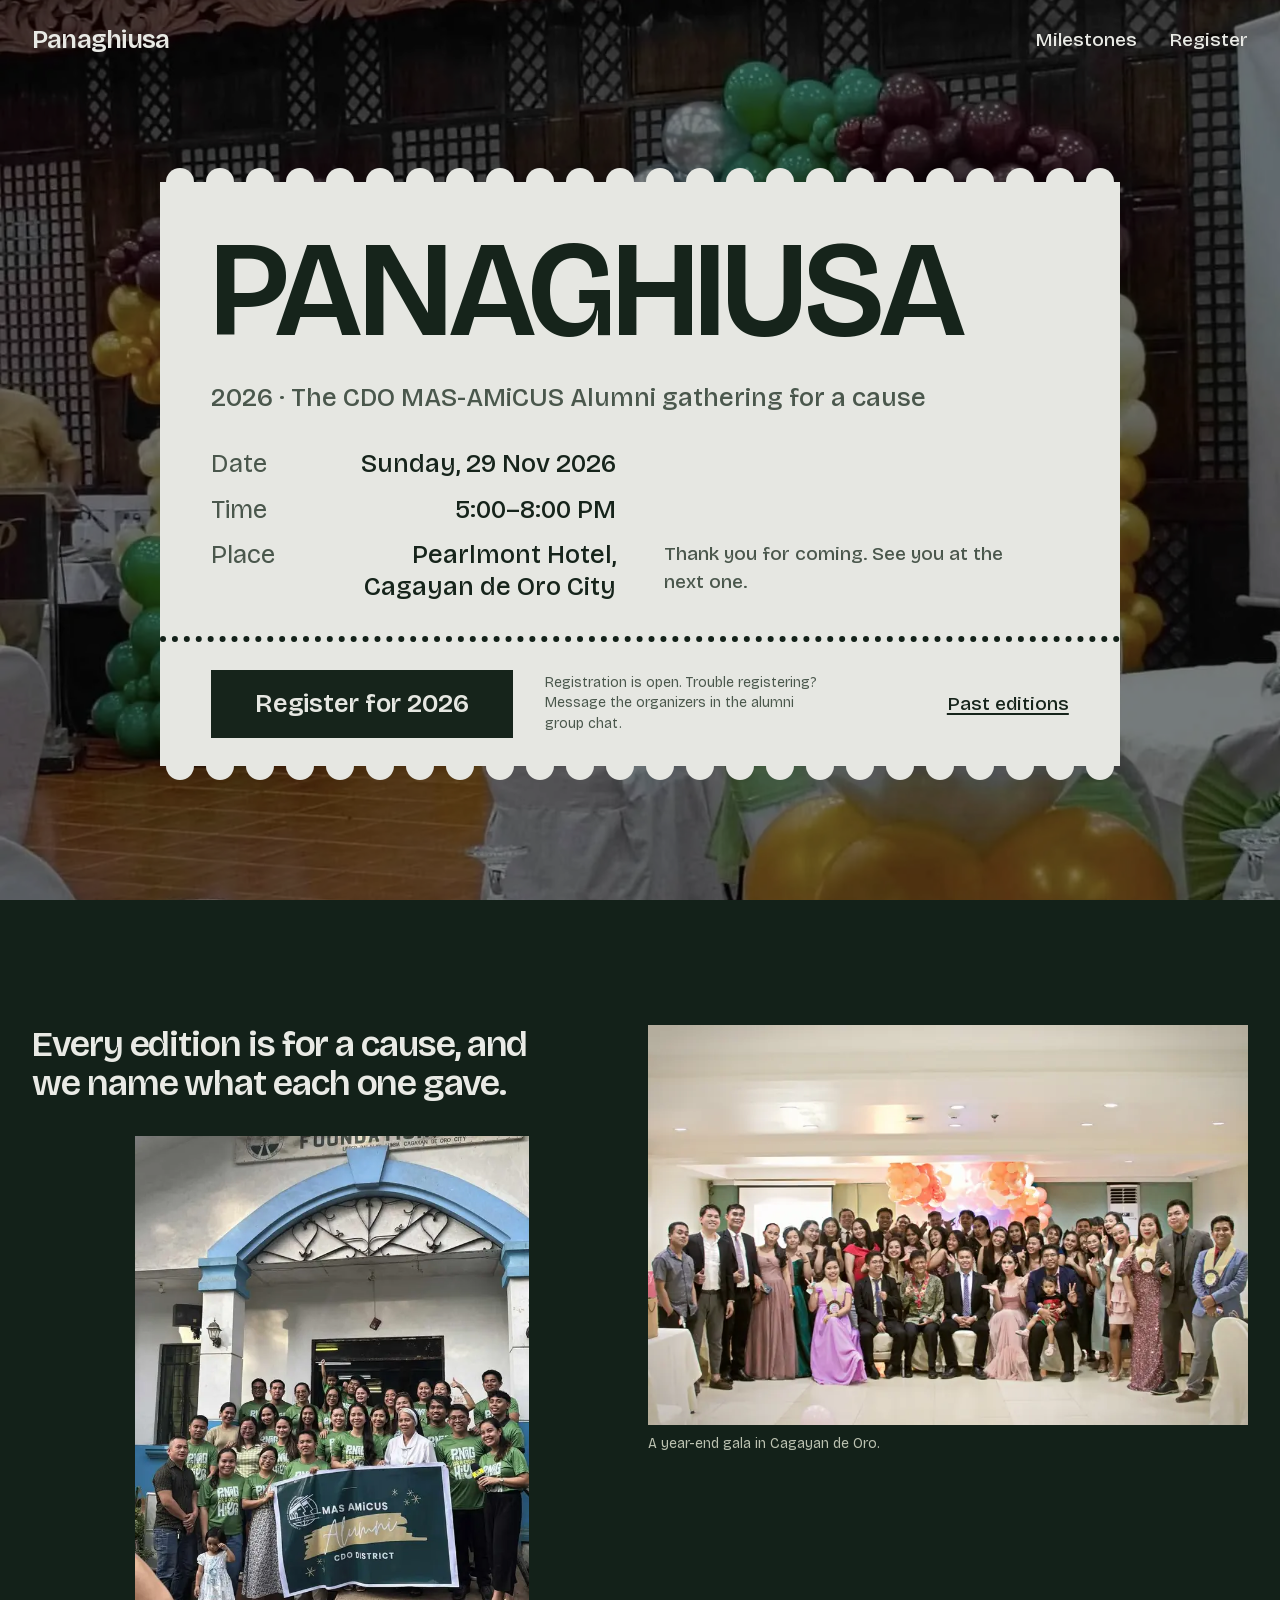
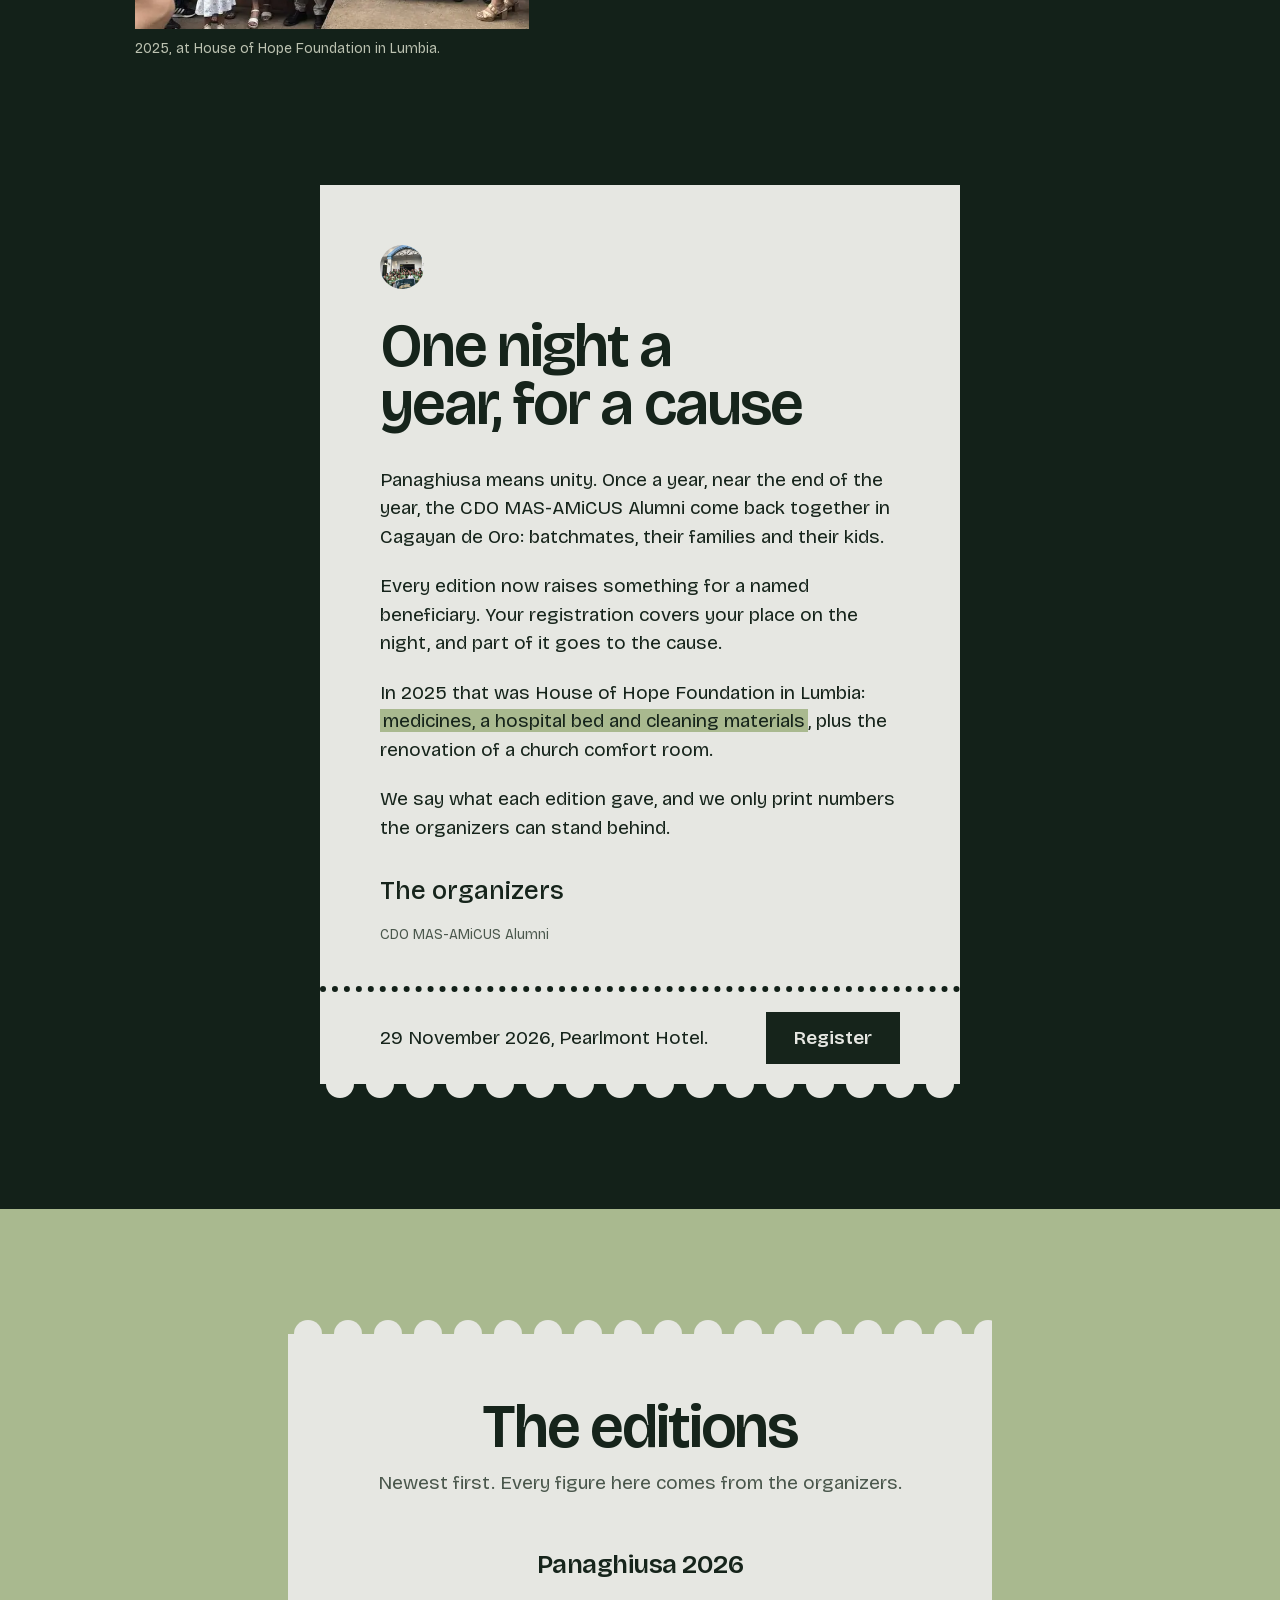
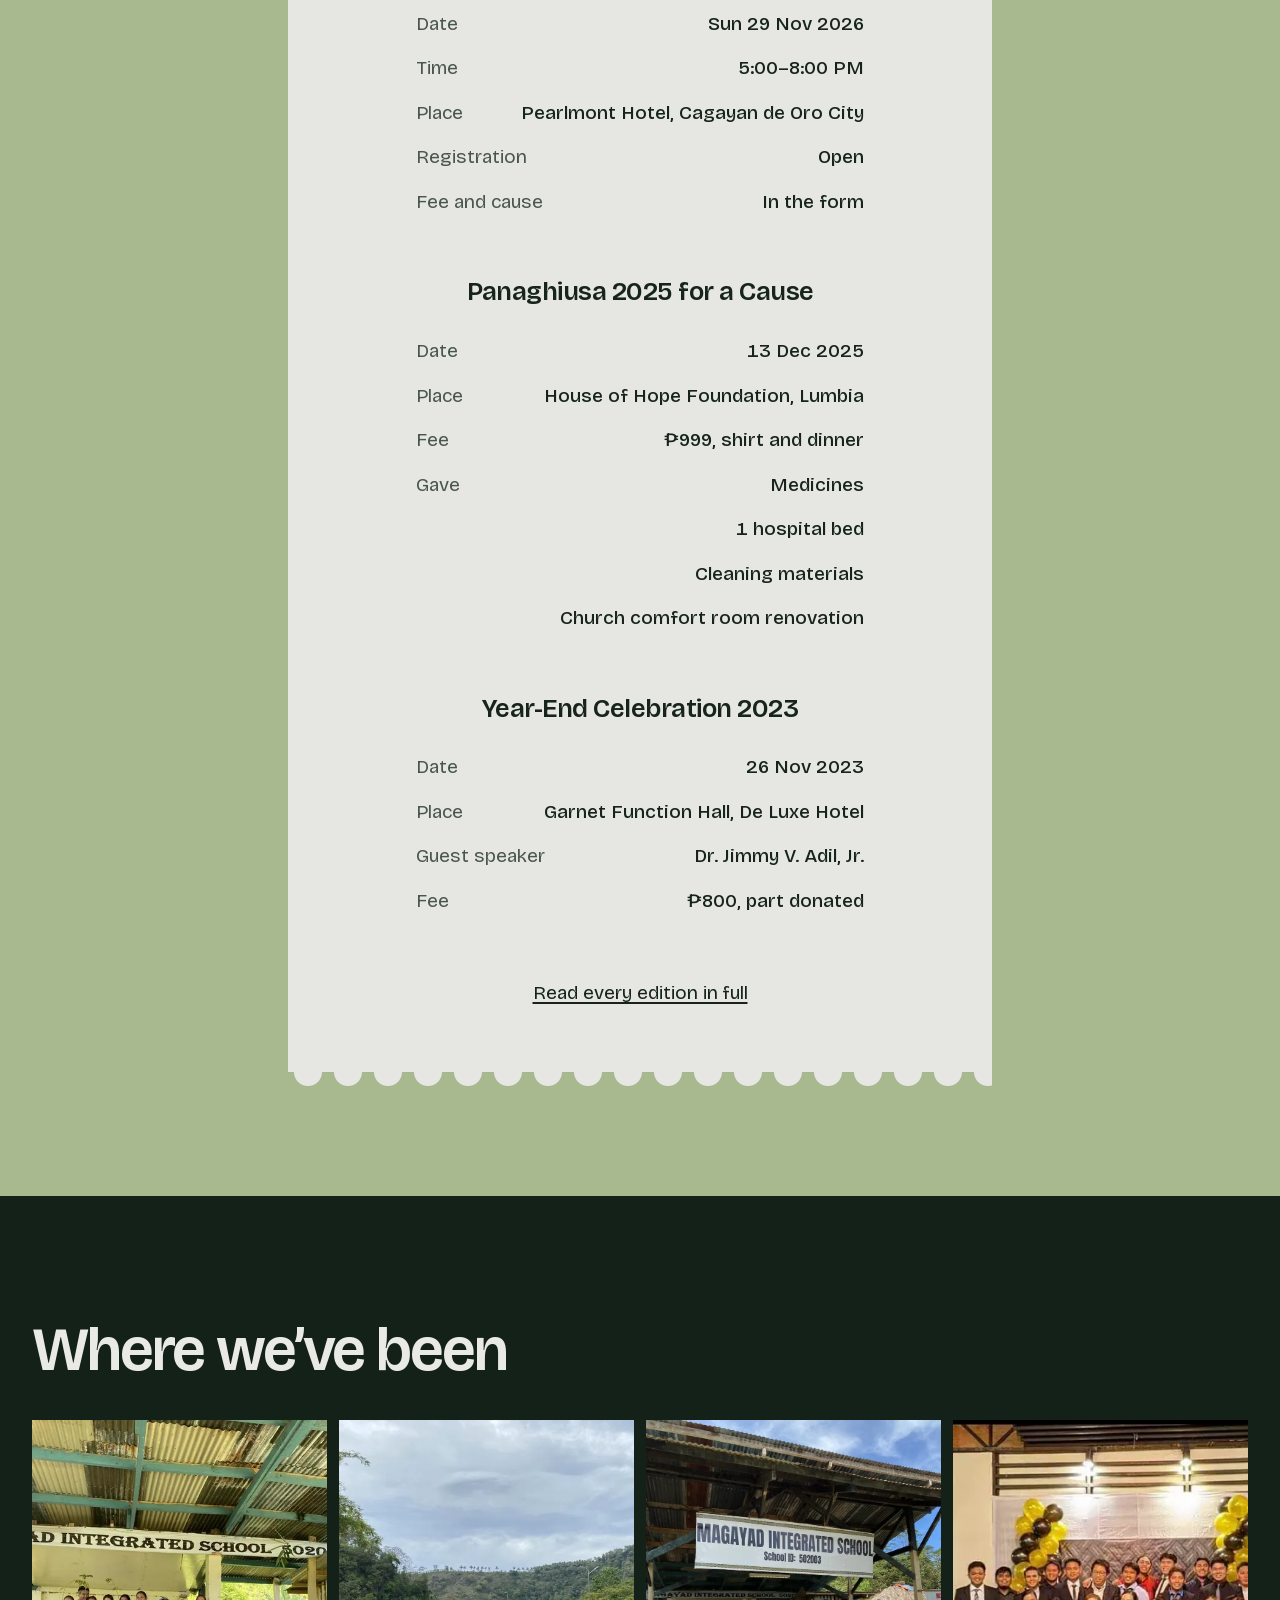
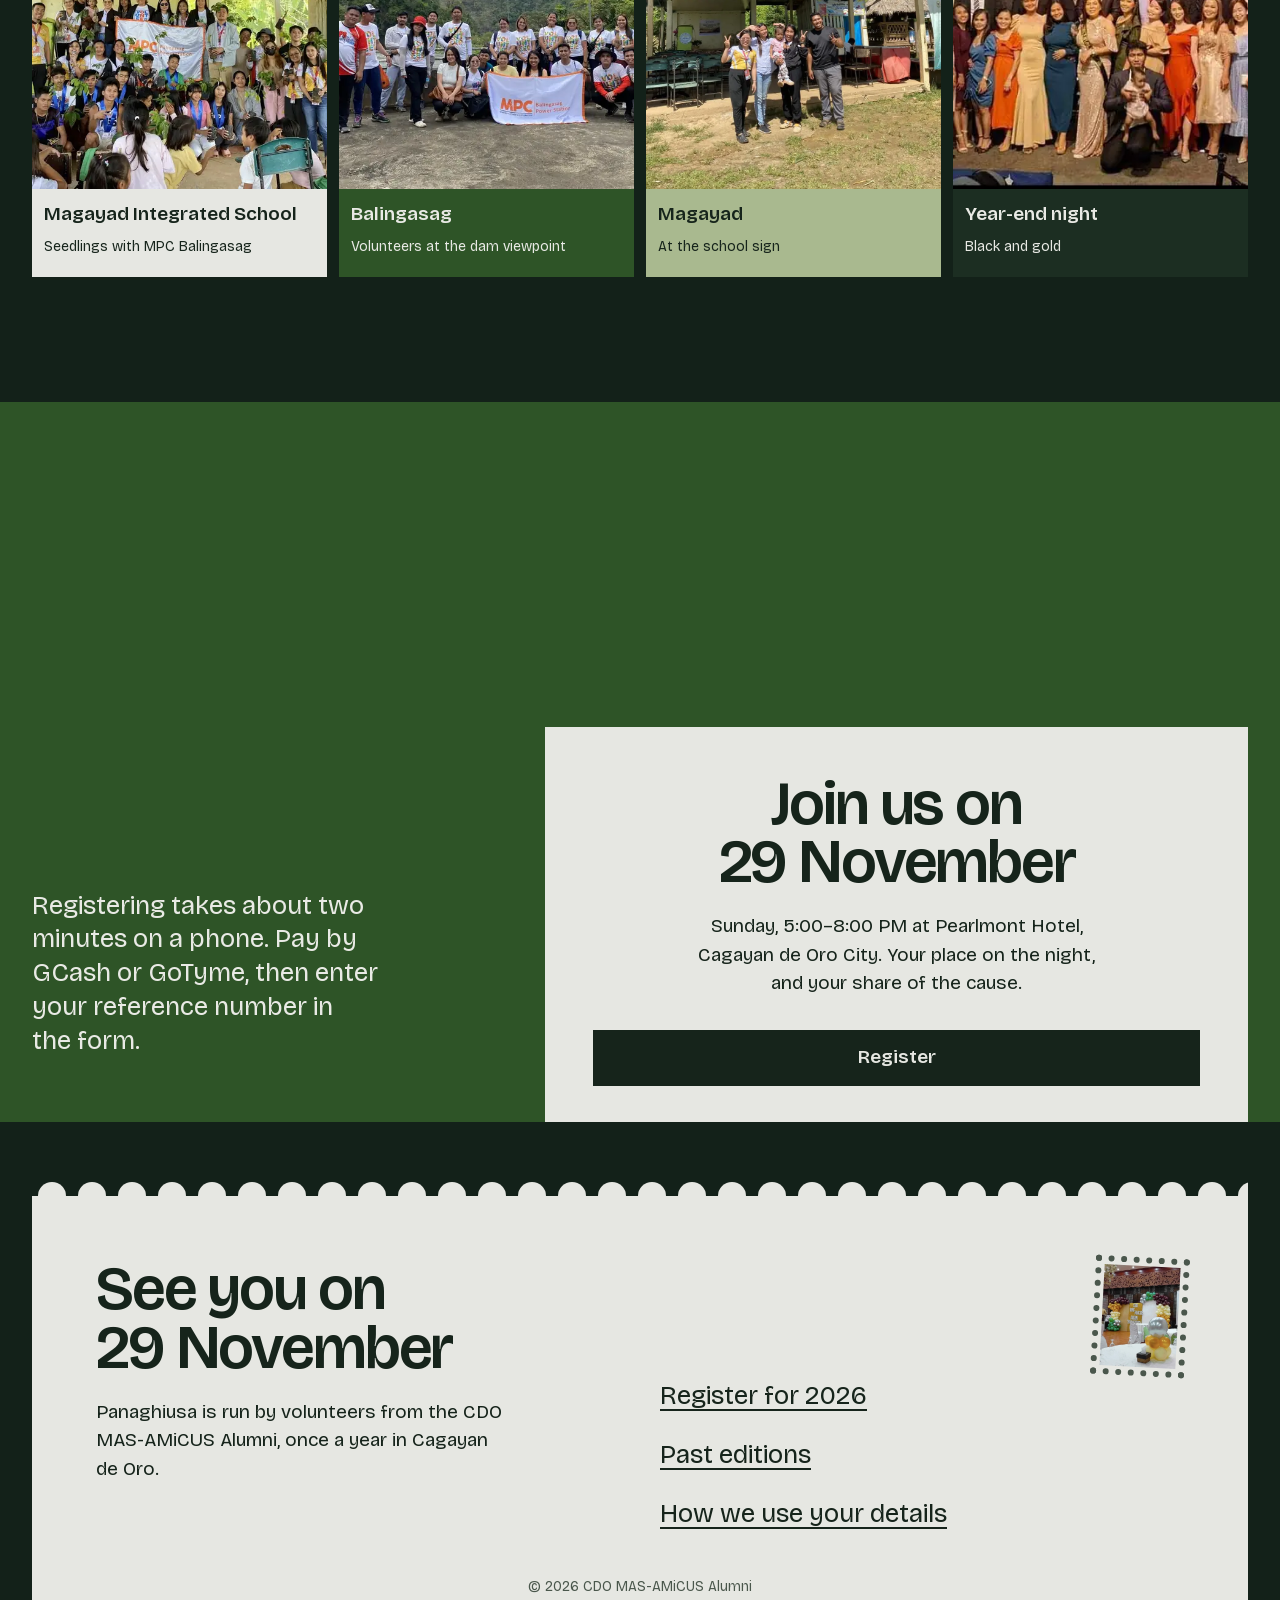
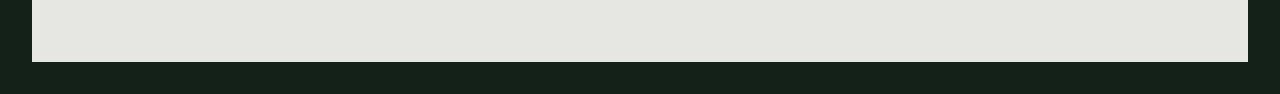
==== index.html @ f5b072c4 "Update JavaScript loading method and enhance OG image references - Changed JavaScript loading from `" ====
<!DOCTYPE html>
<html lang="en">
<head>
  <meta charset="utf-8">
  <meta name="viewport" content="width=device-width, initial-scale=1">
  <title>Panaghiusa 2026 · 29 November, Pearlmont Hotel, Cagayan de Oro</title>
  <meta name="description" content="Panaghiusa 2026, the yearly CDO MAS-AMiCUS Alumni gathering for a cause: Sunday 29 November 2026, 5:00–8:00 PM, Pearlmont Hotel, Cagayan de Oro City. Registration is open.">
  <meta property="og:title" content="Panaghiusa 2026">
  <meta property="og:description" content="Sunday 29 November 2026, 5:00–8:00 PM, Pearlmont Hotel, Cagayan de Oro City. The CDO MAS-AMiCUS Alumni gathering for a cause. Registration is open.">
  <meta property="og:type" content="website">
  <meta name="theme-color" content="#132119">
  <meta property="og:image" content="assets/img/og/panaghiusa-2026.jpg?v=2">
  <meta property="og:image:width" content="1200">
  <meta property="og:image:height" content="630">
  <meta property="og:image:alt" content="Panaghiusa 2026: Sunday, 29 November 2026, 5:00–8:00 PM, Pearlmont Hotel, Cagayan de Oro City. Registration is open.">
  <meta name="twitter:card" content="summary_large_image">
  <link rel="icon" href="favicon.ico" sizes="48x48">
  <link rel="apple-touch-icon" href="assets/icons/apple-touch-icon.png">
  <link rel="preload" href="assets/fonts/bricolage-grotesque-latin.woff2" as="font" type="font/woff2" crossorigin>
  <link rel="stylesheet" href="assets/css/site.css?v=4">
  <script src="assets/js/site.js?v=5" defer></script>
</head>
<body>
  <a class="skip" href="#main">Skip to content</a>
  <header class="bar">
    <a class="wordmark" href="index.html">Panaghiusa</a>
    <nav aria-label="Site">
      <ul>
        <li><a href="milestones.html">Milestones</a></li>
        <li><a href="register.html">Register</a></li>
      </ul>
    </nav>
  </header>

  <main id="main">
    <section class="hero" aria-labelledby="title">

      <div class="hero__stage">
        <img class="hero__photo" src="assets/img/gallery/hall-panaghiusa-sign-1536.webp" srcset="assets/img/gallery/hall-panaghiusa-sign-960.webp 960w, assets/img/gallery/hall-panaghiusa-sign-1536.webp 1536w" sizes="100vw" width="1536" height="2048" alt="" fetchpriority="high">
        <!-- Source: owner, 2026-11-04 (date, time, venue). TODO(owner): cause and fee. -->
        <article class="card paper paper--scallop-both">
          <h1 class="card__title" id="title">Panaghiusa</h1>
          <p class="card__sub">2026 · The CDO MAS-AMiCUS Alumni gathering for a cause</p>

          <div class="card__body">
            <dl class="card__rows">
              <div class="sheet__row"><dt>Date</dt><dd><time datetime="2026-11-29">Sunday, 29 Nov 2026</time></dd></div>
              <div class="sheet__row"><dt>Time</dt><dd>5:00–8:00 PM</dd></div>
              <div class="sheet__row"><dt>Place</dt><dd>Pearlmont Hotel, Cagayan de Oro&nbsp;City</dd></div>
            </dl>
            <div class="countdown" data-countdown data-ui data-start="2026-11-29T17:00:00+08:00" data-end="2026-11-29T20:00:00+08:00">
              <p class="countdown__lead" data-countdown-lead>Starts Sunday, 29 November, at 5:00 PM</p>
              <p class="countdown__cells" role="timer" hidden aria-label="Time until Panaghiusa 2026 starts">
                <span><b data-unit="days">0</b> days</span>
                <span><b data-unit="hours">0</b> hours</span>
                <span><b data-unit="minutes">0</b> min</span>
                <span><b data-unit="seconds">0</b> sec</span>
              </p>
            </div>
          </div>

          <div class="card__stub">
            <a class="button button--ink button--big" href="register.html">Register for 2026</a>
            <!-- TODO(owner): replace with a named contact (docs/REGISTRATION.md §3, Fallback). -->
            <p>Registration is open. Trouble registering? Message the organizers in the alumni group chat.</p>
            <a class="card__past" href="milestones.html">Past editions</a>
          </div>
        </article>
      </div>

      <div class="pass">
        <p class="pass__line" data-reveal>Every edition is for a cause, and we name what each one gave.</p>
        <figure class="pass__a" data-reveal="1">
          <img src="assets/img/gallery/gala-pink-balloons-1280.webp" srcset="assets/img/gallery/gala-pink-balloons-800.webp 800w, assets/img/gallery/gala-pink-balloons-1280.webp 1280w" sizes="(max-width: 48rem) 100vw, 50vw" width="1280" height="853" loading="lazy" decoding="async" alt="About fifty alumni in gowns and suits, with a few children, posing under an orange and pink balloon arch at a year-end gala.">
          <figcaption>A year-end gala in Cagayan de Oro.</figcaption>
        </figure>
        <figure class="pass__b" data-reveal="2">
          <img src="assets/img/gallery/house-of-hope-group-810.webp" srcset="assets/img/gallery/house-of-hope-group-640.webp 640w, assets/img/gallery/house-of-hope-group-810.webp 810w" sizes="(max-width: 48rem) 75vw, 34vw" width="810" height="1440" loading="lazy" decoding="async" alt="Alumni in green Panaghiusa shirts with a nun, holding a MAS AMiCUS Alumni CDO District banner outside House of Hope Foundation.">
          <figcaption>2025, at House of Hope Foundation in Lumbia.</figcaption>
        </figure>
      </div>
    </section>

    <section class="about" aria-labelledby="about-title">
      <article class="letter paper paper--scallop-bottom" data-reveal>
        <img class="letter__portrait" src="assets/img/gallery/house-of-hope-group-640.webp" width="640" height="1138" loading="lazy" decoding="async" alt="">
        <h2 id="about-title">One night a year, for a cause</h2>
        <p>Panaghiusa means unity. Once a year, near the end of the year, the CDO MAS-AMiCUS Alumni come back together in Cagayan de Oro: batchmates, their families and their kids.</p>
        <p>Every edition now raises something for a named beneficiary. Your registration covers your place on the night, and part of it goes to the cause.</p>
        <p>In 2025 that was House of Hope Foundation in Lumbia: <mark>medicines, a hospital bed and cleaning materials</mark>, plus the renovation of a church comfort room.</p>
        <p>We say what each edition gave, and we only print numbers the organizers can stand behind.</p>
        <p class="letter__sign">The organizers</p>
        <p class="letter__role">CDO MAS-AMiCUS Alumni</p>
        <div class="letter__stub">
          <span>29 November 2026, Pearlmont Hotel.</span>
          <a class="button button--ink" href="register.html">Register</a>
        </div>
      </article>
    </section>

    <section class="sheet-band" aria-labelledby="editions-title">
      <article class="sheet paper paper--scallop-both">
        <h2 id="editions-title">The editions</h2>
        <p class="sheet__note">Newest first. Every figure here comes from the organizers.</p>

        <div class="sheet__group" data-reveal>
          <h3>Panaghiusa 2026</h3>
          <dl>
            <div class="sheet__row"><dt>Date</dt><dd><time datetime="2026-11-29">Sun 29 Nov 2026</time></dd></div>
            <div class="sheet__row"><dt>Time</dt><dd>5:00–8:00 PM</dd></div>
            <div class="sheet__row"><dt>Place</dt><dd>Pearlmont Hotel, Cagayan de Oro City</dd></div>
            <div class="sheet__row"><dt>Registration</dt><dd>Open</dd></div>
            <div class="sheet__row"><dt>Fee and cause</dt><dd>In the form</dd></div>
          </dl>
        </div>

        <!-- Source: "Panaghiusa 2025 for a Cause" poster, and the owner's answers on 2026-11-04 (cause items). -->
        <div class="sheet__group" data-reveal>
          <h3>Panaghiusa 2025 for a Cause</h3>
          <dl>
            <div class="sheet__row"><dt>Date</dt><dd><time datetime="2025-12-13">13 Dec 2025</time></dd></div>
            <div class="sheet__row"><dt>Place</dt><dd>House of Hope Foundation, Lumbia</dd></div>
            <div class="sheet__row"><dt>Fee</dt><dd>₱999, shirt and dinner</dd></div>
            <div class="sheet__row"><dt>Gave</dt><dd>Medicines</dd></div>
            <div class="sheet__row"><dt></dt><dd>1 hospital bed</dd></div>
            <div class="sheet__row"><dt></dt><dd>Cleaning materials</dd></div>
            <div class="sheet__row"><dt></dt><dd>Church comfort room renovation</dd></div>
          </dl>
        </div>

        <!-- Source: "2023 Panaghiusa Year-End Celebration" poster. -->
        <div class="sheet__group" data-reveal>
          <h3>Year-End Celebration 2023</h3>
          <dl>
            <div class="sheet__row"><dt>Date</dt><dd><time datetime="2023-11-26">26 Nov 2023</time></dd></div>
            <div class="sheet__row"><dt>Place</dt><dd>Garnet Function Hall, De Luxe Hotel</dd></div>
            <div class="sheet__row"><dt>Guest speaker</dt><dd>Dr. Jimmy V. Adil, Jr.</dd></div>
            <div class="sheet__row"><dt>Fee</dt><dd>₱800, part donated</dd></div>
          </dl>
        </div>

        <p class="sheet__end"><a href="milestones.html">Read every edition in full</a></p>
      </article>
    </section>

    <section class="gallery" aria-labelledby="gallery-title">
      <h2 id="gallery-title" data-reveal>Where we’ve been</h2>
      <ul class="tiles">
        <li data-reveal>
          <figure class="tile">
            <img src="assets/img/gallery/magayad-seedlings-800.webp" width="800" height="600" loading="lazy" decoding="async" alt="Volunteers and schoolchildren holding seedlings around an MPC Balingasag Power Station banner under the Magayad Integrated School shed.">
            <figcaption class="tile__strip"><span>Magayad Integrated School</span><span>Seedlings with MPC Balingasag</span></figcaption>
          </figure>
        </li>
        <li data-reveal="1">
          <figure class="tile">
            <img src="assets/img/gallery/mpc-dam-volunteers-800.webp" width="800" height="600" loading="lazy" decoding="async" alt="Volunteers in matching white shirts behind an MPC Balingasag Power Station banner at a dam viewpoint, green hills behind.">
            <figcaption class="tile__strip"><span>Balingasag</span><span>Volunteers at the dam viewpoint</span></figcaption>
          </figure>
        </li>
        <li data-reveal="2">
          <figure class="tile">
            <img src="assets/img/gallery/magayad-school-sign-800.webp" width="800" height="1067" loading="lazy" decoding="async" alt="Four volunteers and a toddler making peace signs under the Magayad Integrated School sign.">
            <figcaption class="tile__strip"><span>Magayad</span><span>At the school sign</span></figcaption>
          </figure>
        </li>
        <li data-reveal="3">
          <figure class="tile">
            <img src="assets/img/gallery/gala-black-gold-800.webp" width="800" height="424" loading="lazy" decoding="async" alt="Alumni in formal wear posing in rows under black and gold balloons at an evening gala.">
            <figcaption class="tile__strip"><span>Year-end night</span><span>Black and gold</span></figcaption>
          </figure>
        </li>
      </ul>
    </section>

    <section class="reply-band" aria-labelledby="reply-title">
      <p class="reply-band__lead" data-reveal>Registering takes about two minutes on a phone. Pay by GCash or GoTyme, then enter your reference number in the form.</p>
      <article class="reply" data-reveal="1">
        <h2 id="reply-title">Join us on 29 November</h2>
        <p>Sunday, 5:00–8:00 PM at Pearlmont Hotel, Cagayan de Oro City. Your place on the night, and your share of the cause.</p>
        <a class="button button--ink" href="register.html">Register</a>
      </article>
    </section>
  </main>

  <footer class="back">
    <div class="back__card paper paper--scallop-top" data-reveal>
      <div>
        <h2>See you on 29 November</h2>
        <p>Panaghiusa is run by volunteers from the CDO MAS-AMiCUS Alumni, once a year in Cagayan de Oro.</p>
      </div>
      <ul class="back__address">
        <li class="stamp"><img src="assets/img/gallery/hall-panaghiusa-sign-960.webp" width="960" height="1280" loading="lazy" decoding="async" alt=""></li>
        <li><a href="register.html">Register for 2026</a></li>
        <li><a href="milestones.html">Past editions</a></li>
        <li><a href="register.html#privacy">How we use your details</a></li>
      </ul>
      <p class="imprint">© 2026 CDO MAS-AMiCUS Alumni</p>
    </div>
  </footer>
</body>
</html>
---- assets/css/site.css ----
@font-face {
  font-family: "Bricolage Grotesque";
  font-style: normal;
  font-weight: 400 600;
  font-display: swap;
  src: url("../fonts/bricolage-grotesque-latin.woff2") format("woff2");
  unicode-range: U+0000-00FF, U+0131, U+0152-0153, U+02BB-02BC, U+02C6, U+02DA, U+02DC, U+0304, U+0308, U+0329, U+2000-206F, U+20AC, U+2122, U+2191, U+2193, U+2212, U+2215, U+FEFF, U+FFFD;
}

@font-face {
  font-family: "Bricolage Grotesque";
  font-style: normal;
  font-weight: 400 600;
  font-display: swap;
  src: url("../fonts/bricolage-grotesque-latin-ext.woff2") format("woff2");
  unicode-range: U+0100-02BA, U+02BD-02C5, U+02C7-02CC, U+02CE-02D7, U+02DD-02FF, U+1D00-1DBF, U+1E00-1E9F, U+1EF2-1EFF, U+2020, U+20A0-20AB, U+20AD-20C4, U+2113, U+2C60-2C7F, U+A720-A7FF;
}

:root {
  --bg: #132119;
  --surface: #1c2e22;
  --ink: #e9eae5;
  --muted: #bcc2b1;
  --green: #2e5427;
  --paper: #e6e7e2;
  --paper-ink: #16241b;
  --paper-muted: #4a574c;
  --field: #a9b98f;
  --field-ink: #16241b;

  --step-small: clamp(0.8125rem, 0.79rem + 0.1vw, 0.875rem);
  --step-body: clamp(1.0625rem, 1rem + 0.25vw, 1.1875rem);
  --step-lead: clamp(1.25rem, 1.1rem + 0.7vw, 1.625rem);
  --step-head: clamp(2rem, 1.3rem + 3.2vw, 4rem);
  --step-display: clamp(2.75rem, 0.9rem + 7vw, 7.5rem);

  --margin: clamp(1rem, 0.5rem + 2vw, 2rem);
  --gap-section: clamp(5rem, 3rem + 6vw, 9rem);
  --ease-out: cubic-bezier(0.22, 1, 0.36, 1);

  --scallop-down: url("data:image/svg+xml,%3Csvg xmlns='http://www.w3.org/2000/svg' width='40' height='14'%3E%3Ccircle cx='20' cy='0' r='14' fill='%23e6e7e2'/%3E%3C/svg%3E");
  --scallop-up: url("data:image/svg+xml,%3Csvg xmlns='http://www.w3.org/2000/svg' width='40' height='14'%3E%3Ccircle cx='20' cy='14' r='14' fill='%23e6e7e2'/%3E%3C/svg%3E");
}

*,
*::before,
*::after {
  box-sizing: border-box;
}

html {
  -webkit-text-size-adjust: 100%;
}

body {
  margin: 0;
  background: var(--bg);
  color: var(--ink);
  font-family: "Bricolage Grotesque", system-ui, sans-serif;
  font-size: var(--step-body);
  line-height: 1.5;
}

img {
  display: block;
  max-inline-size: 100%;
  block-size: auto;
}

h1,
h2,
h3 {
  margin: 0;
  font-weight: 600;
  line-height: 0.95;
  letter-spacing: -0.035em;
  text-wrap: balance;
}

p {
  margin: 0;
  text-wrap: pretty;
}

a {
  color: inherit;
  text-underline-offset: 0.18em;
  text-decoration-thickness: 0.08em;
}

a:hover {
  text-decoration-thickness: 0.14em;
}

:focus-visible {
  outline: 3px solid var(--field);
  outline-offset: 3px;
}

.paper :focus-visible,
.reply :focus-visible {
  outline-color: var(--green);
}

.visually-hidden {
  position: absolute;
  inline-size: 1px;
  block-size: 1px;
  overflow: hidden;
  clip-path: inset(50%);
  white-space: nowrap;
}

.skip {
  position: absolute;
  inset-block-start: 0.5rem;
  inset-inline-start: 0.5rem;
  z-index: 10;
  padding: 0.75rem 1rem;
  background: var(--paper);
  color: var(--paper-ink);
  transform: translateY(-200%);
}

.skip:focus {
  transform: none;
}

.button {
  display: inline-flex;
  align-items: center;
  justify-content: center;
  min-block-size: 3.25rem;
  padding: 0.75rem 1.75rem;
  background: var(--paper);
  color: var(--paper-ink);
  font-weight: 600;
  text-decoration: none;
  transition: transform 160ms var(--ease-out), background-color 160ms var(--ease-out);
}

.button:hover {
  background: #fff;
}

.button:active {
  transform: translateY(2px);
}

.button--ink {
  background: var(--paper-ink);
  color: var(--paper);
}

.button--ink:hover {
  background: var(--green);
}

/* Site bar */

.bar {
  position: absolute;
  inset-block-start: 0;
  inset-inline: 0;
  z-index: 3;
  display: flex;
  align-items: center;
  justify-content: space-between;
  gap: 1rem;
  padding: 1rem var(--margin);
}

.bar--flow {
  position: relative;
}

.wordmark {
  font-weight: 600;
  font-size: var(--step-lead);
  letter-spacing: -0.03em;
  text-decoration: none;
}

.bar ul {
  display: flex;
  gap: clamp(1rem, 3vw, 2rem);
  margin: 0;
  padding: 0;
  list-style: none;
}

.bar nav a {
  display: inline-block;
  padding-block: 0.6rem;
  text-decoration: none;
  font-weight: 500;
}

.bar nav a:hover,
.bar nav a[aria-current="page"] {
  text-decoration: underline;
}

/* Hero: the programme card over the hall */

.hero {
  position: relative;
  background: var(--bg);
  overflow: clip;
}

.hero__photo {
  position: absolute;
  inset: 0;
  inline-size: 100%;
  block-size: 100%;
  object-fit: cover;
  object-position: 50% 45%;
  filter: brightness(0.5);
}

.hero__stage {
  position: relative;
  display: grid;
  place-items: center;
  min-block-size: 100vh;
  padding: 5rem var(--margin) 2rem;
}

.card {
  position: relative;
  display: grid;
  gap: clamp(1.5rem, 3svh, 2.25rem);
  inline-size: min(100%, 60rem);
  padding: clamp(1.75rem, 4vw, 3.5rem) clamp(1.25rem, 4vw, 3.5rem) 0;
}

.card__title {
  font-size: clamp(2.75rem, 11vw, 8.5rem);
  line-height: 0.85;
  letter-spacing: -0.02em;
  text-transform: uppercase;
}

.card__sub {
  margin-block-start: 0.35rem;
  color: var(--paper-muted);
  font-size: var(--step-lead);
  font-weight: 500;
  line-height: 1.25;
}

.card__body {
  display: grid;
  gap: 2rem;
  align-items: end;
}

.card__rows {
  margin: 0;
  font-size: var(--step-lead);
  line-height: 1.2;
}

.card__rows .sheet__row {
  padding-block: 0.45rem;
}

.countdown[hidden],
.countdown__cells[hidden] {
  display: none;
}

.countdown__lead {
  margin-block-end: 0.75rem;
  color: var(--paper-muted);
  font-weight: 500;
}

.countdown__cells {
  display: grid;
  grid-template-columns: repeat(4, minmax(0, 1fr));
  gap: 0.5rem;
  font-size: var(--step-small);
}

.countdown__cells span {
  display: grid;
  gap: 0.35rem;
  padding: 0.75rem 0.75rem 0.65rem;
  background: var(--green);
  color: var(--ink);
}

.countdown__cells b {
  font-size: var(--step-head);
  font-weight: 600;
  line-height: 0.9;
  letter-spacing: -0.03em;
  font-variant-numeric: tabular-nums;
}

.card__stub {
  display: grid;
  grid-template-columns: auto 1fr auto;
  align-items: center;
  gap: 1rem 2rem;
  margin-inline: calc(-1 * clamp(1.25rem, 4vw, 3.5rem));
  padding: 1.75rem clamp(1.25rem, 4vw, 3.5rem);
  border-block-start: 6px dotted var(--bg);
}

.card__stub p {
  max-inline-size: 36ch;
  color: var(--paper-muted);
  font-size: var(--step-small);
}

.card__past {
  padding-block: 0.75rem;
  font-weight: 500;
}

.button--big {
  min-block-size: 4.25rem;
  padding-inline: 2.75rem;
  font-size: var(--step-lead);
  letter-spacing: -0.01em;
}

/* Photographs after the card */

.pass {
  position: relative;
  display: grid;
  grid-template-columns: repeat(12, minmax(0, 1fr));
  column-gap: 1rem;
  row-gap: 2rem;
  padding: var(--gap-section) var(--margin) 0;
}

.pass__line {
  grid-row: 1;
  grid-column: 1 / span 5;
  align-self: start;
  max-inline-size: 26ch;
  font-size: clamp(1.5rem, 1rem + 1.6vw, 2.25rem);
  font-weight: 600;
  line-height: 1.1;
  letter-spacing: -0.03em;
}

.pass figure {
  margin: 0;
}

.pass img {
  inline-size: 100%;
}

.pass__b img {
  aspect-ratio: 4 / 5;
  object-fit: cover;
  object-position: 50% 62%;
}

.pass__a {
  grid-row: 1 / span 2;
  grid-column: 7 / span 6;
}

.pass__b {
  grid-row: 2;
  grid-column: 2 / span 4;
}

.pass figcaption,
.tile__strip,
.imprint {
  font-size: var(--step-small);
}

.pass figcaption {
  margin-block-start: 0.6rem;
  color: var(--muted);
}


/* Paper sheets */

.paper {
  position: relative;
  background: var(--paper);
  color: var(--paper-ink);
}

.paper--scallop-bottom::after,
.paper--scallop-both::after {
  content: "";
  position: absolute;
  inset-inline: 0;
  inset-block-start: 100%;
  block-size: 14px;
  background: var(--scallop-down) repeat-x 0 0 / 40px 14px;
}

.paper--scallop-both::before,
.paper--scallop-top::before {
  content: "";
  position: absolute;
  inset-inline: 0;
  inset-block-end: 100%;
  block-size: 14px;
  background: var(--scallop-up) repeat-x 0 0 / 40px 14px;
}

/* About: the letter */

.about {
  padding: var(--gap-section) var(--margin);
}

.letter {
  inline-size: min(100%, 40rem);
  margin-inline: auto;
  padding: clamp(1.5rem, 5vw, 3.75rem);
}

.letter h2 {
  font-size: var(--step-head);
  margin-block-end: 2rem;
}

.letter p + p {
  margin-block-start: 1.1em;
}

.letter__portrait {
  inline-size: 2.75rem;
  block-size: 2.75rem;
  margin-block-end: 1.75rem;
  border-radius: 50%;
  object-fit: cover;
}

.letter mark {
  padding-inline: 0.15em;
  background: var(--field);
  color: var(--field-ink);
}

.letter__sign {
  margin-block-start: 2rem;
  font-size: var(--step-lead);
  font-weight: 500;
}

.letter__role {
  color: var(--paper-muted);
  font-size: var(--step-small);
}

.letter__stub {
  display: flex;
  flex-wrap: wrap;
  align-items: center;
  justify-content: space-between;
  gap: 1rem;
  margin: 2.5rem calc(-1 * clamp(1.5rem, 5vw, 3.75rem)) calc(-1 * clamp(1.5rem, 5vw, 3.75rem));
  padding: 1.25rem clamp(1.5rem, 5vw, 3.75rem);
  border-block-start: 6px dotted var(--bg);
}

/* The editions sheet */

.sheet-band {
  padding: var(--gap-section) var(--margin);
  background: var(--field);
}

.sheet {
  inline-size: min(100%, 44rem);
  margin-inline: auto;
  padding: clamp(1.75rem, 6vw, 4rem);
  text-align: center;
}

.sheet h2 {
  font-size: var(--step-head);
}

.sheet__note {
  margin-block-start: 0.75rem;
  color: var(--paper-muted);
}

.sheet__group {
  margin-block-start: 3.5rem;
}

.sheet__group h3 {
  font-size: var(--step-lead);
  letter-spacing: -0.02em;
}

.sheet__group dl {
  inline-size: min(100%, 28rem);
  margin: 1.5rem auto 0;
  text-align: start;
}

.sheet__row {
  display: flex;
  justify-content: space-between;
  gap: 1.5rem;
  padding-block: 0.5rem;
}

.sheet__row dt {
  color: var(--paper-muted);
}

.sheet__row dd {
  margin: 0;
  font-weight: 500;
  text-align: end;
  font-variant-numeric: tabular-nums;
}

.sheet__end {
  margin-block-start: 3.5rem;
}

/* Gallery: prints with their tags */

.gallery {
  padding: var(--gap-section) var(--margin);
}

.gallery h2 {
  margin-block-end: 2.5rem;
  font-size: var(--step-head);
}

.tiles {
  display: grid;
  grid-template-columns: repeat(4, minmax(0, 1fr));
  gap: 1.75rem 0.75rem;
  margin: 0;
  padding: 0;
  list-style: none;
}

.tile {
  margin: 0;
}

.tile img {
  inline-size: 100%;
  aspect-ratio: 4 / 5;
  object-fit: cover;
}

.tile__strip {
  display: grid;
  gap: 0.25rem;
  min-block-size: 5.5rem;
  padding: 0.75rem;
  background: var(--paper);
  color: var(--paper-ink);
  line-height: 1.35;
}

.tile__strip span:first-child {
  font-weight: 600;
  font-size: var(--step-body);
}

.tiles li:nth-child(4n + 2) .tile__strip {
  background: var(--green);
  color: var(--ink);
}

.tiles li:nth-child(4n + 3) .tile__strip {
  background: var(--field);
  color: var(--field-ink);
}

.tiles li:nth-child(4n + 4) .tile__strip {
  background: var(--surface);
  color: var(--ink);
}

/* Call to action: the reply card */

.reply-band {
  position: relative;
  display: grid;
  grid-template-columns: repeat(12, minmax(0, 1fr));
  column-gap: 1rem;
  align-items: end;
  min-block-size: 80svh;
  padding: var(--gap-section) var(--margin) 0;
  background: var(--green);
  overflow: hidden;
}

.reply-band__lead {
  grid-column: 1 / span 4;
  align-self: end;
  margin-block-end: 4rem;
  font-size: var(--step-lead);
  line-height: 1.3;
}

.reply {
  grid-column: 6 / span 7;
  margin-block-end: -3.75rem;
  padding: clamp(1.75rem, 4vw, 3rem) clamp(1.75rem, 4vw, 3rem) 6rem;
  background: var(--paper);
  color: var(--paper-ink);
  text-align: center;
  transform: rotate(2deg);
  transition: transform 400ms var(--ease-out);
}

.reply:hover {
  transform: rotate(1deg);
}

.reply h2 {
  font-size: var(--step-head);
}

.reply p {
  max-inline-size: 36ch;
  margin: 1.25rem auto 2rem;
}

.reply .button {
  inline-size: 100%;
  min-block-size: 3.5rem;
}

/* Footer: the back of the card */

.back {
  padding: calc(var(--gap-section) * 0.6) var(--margin) var(--margin);
}

.back__card {
  display: grid;
  grid-template-columns: 1fr 1fr;
  gap: 2.5rem;
  inline-size: 100%;
  margin-inline: auto;
  padding: clamp(2rem, 5vw, 4rem);
}

.back__card h2 {
  font-size: var(--step-head);
  max-inline-size: 12ch;
}

.back__card > div > p {
  margin-block-start: 1.25rem;
  max-inline-size: 36ch;
}

.back__address {
  position: relative;
  display: grid;
  align-content: end;
  gap: 0.75rem;
  margin: 0;
  padding: 7rem 0 0;
  list-style: none;
  font-size: var(--step-lead);
}

.back__address a {
  display: inline-block;
  padding-block: 0.25rem;
}

.stamp {
  position: absolute;
  inset-block-start: 0;
  inset-inline-end: 0;
  inline-size: 5.5rem;
  padding: 6px;
  background: var(--paper);
  outline: 6px dotted var(--paper-muted);
  outline-offset: -3px;
  transform: rotate(3deg);
}

.stamp img {
  aspect-ratio: 3 / 4;
  object-fit: cover;
}

.imprint {
  grid-column: 1 / -1;
  text-align: center;
  color: var(--paper-muted);
}

/* Register page */

.register-page {
  padding: 2rem var(--margin) var(--gap-section);
}

.register {
  display: grid;
  grid-template-columns: repeat(12, minmax(0, 1fr));
  column-gap: 1rem;
  row-gap: 2.5rem;
  inline-size: 100%;
  margin-inline: auto;
}

.register__head {
  grid-column: 1 / -1;
  display: grid;
  grid-template-columns: repeat(12, minmax(0, 1fr));
  column-gap: 1rem;
  align-items: end;
  padding-block: clamp(2rem, 6vw, 5rem) 1rem;
}

.register__head h1 {
  grid-column: 1 / span 8;
  font-size: var(--step-display);
  line-height: 0.88;
}

.register__head p {
  grid-column: 9 / span 4;
  font-size: var(--step-lead);
  line-height: 1.3;
}

.register__photo {
  grid-column: 1 / span 5;
  margin: 0;
}

.register__photo img {
  inline-size: 100%;
  aspect-ratio: 4 / 5;
  object-fit: cover;
}

.register__photo figcaption {
  margin-block-start: 0.6rem;
  color: var(--muted);
  font-size: var(--step-small);
}

.register .reply {
  grid-column: 7 / span 6;
  align-self: start;
  margin: 0;
  padding-block-end: clamp(1.75rem, 4vw, 3rem);
  text-align: start;
  transform: rotate(-1deg);
}

.register .reply:hover {
  transform: rotate(-0.5deg);
}

.register .reply h2 {
  font-size: var(--step-lead);
  letter-spacing: -0.02em;
}

.register .reply p {
  max-inline-size: none;
  margin: 0;
}

.steps {
  margin: 1rem 0 2rem;
  padding-inline-start: 1.25rem;
}

.steps li + li {
  margin-block-start: 0.5rem;
}

.reply__fine {
  margin-block-start: 1.25rem !important;
  color: var(--paper-muted);
  font-size: var(--step-small);
}

.privacy {
  grid-column: 1 / span 5;
  padding: clamp(1.5rem, 4vw, 2.5rem);
  background: var(--surface);
}

.privacy h2,
.state h2 {
  font-size: var(--step-lead);
  letter-spacing: -0.02em;
  margin-block-end: 1rem;
}

.privacy p + p {
  margin-block-start: 1em;
}

.register__facts {
  margin: 0 0 2rem;
  padding: 0;
  list-style: none;
  font-size: var(--step-lead);
  font-weight: 500;
  line-height: 1.2;
}

.register__photo {
  grid-row: 2;
}

.privacy {
  grid-row: 3;
}

.register .reply {
  grid-row: 2 / span 2;
}

.reply__action {
  margin-block-start: 1.5rem !important;
}

.state {
  display: none;
}

[data-registration="open"] .state--open,
[data-registration="closed"] .state--closed,
[data-registration="soon"] .state--soon {
  display: block;
}

/* Milestones page */

.milestones-page {
  padding: 2rem var(--margin) var(--gap-section);
}

.milestones-page > header {
  inline-size: 100%;
  margin: clamp(2rem, 6vw, 5rem) auto clamp(3rem, 6vw, 5rem);
}

.milestones-page h1 {
  font-size: var(--step-display);
  line-height: 0.88;
}

.milestones-page > header p {
  max-inline-size: 40ch;
  margin-block-start: 1.5rem;
  font-size: var(--step-lead);
  line-height: 1.3;
}

.milestones {
  display: grid;
  gap: clamp(4rem, 8vw, 8rem);
  inline-size: 100%;
  margin: 0 auto;
  padding: 0;
  list-style: none;
}

.milestone {
  display: grid;
  grid-template-columns: repeat(12, minmax(0, 1fr));
  column-gap: 1rem;
  row-gap: 1.5rem;
  align-items: start;
}

.milestone__text {
  grid-column: 1 / span 5;
  padding: clamp(1.5rem, 4vw, 2.5rem);
}

.milestone__title {
  font-size: clamp(1.75rem, 1rem + 2vw, 2.75rem);
}

.milestone__meta {
  margin-block: 1rem 1.5rem !important;
  color: var(--paper-muted);
}

.milestone__given {
  margin: 1rem 0 0;
  padding-inline-start: 1.25rem;
}

.milestone__photo {
  grid-column: 7 / span 6;
  margin: 0;
}

.milestone__photo img {
  inline-size: 100%;
  aspect-ratio: 4 / 3;
  object-fit: cover;
}

.milestone__photo figcaption {
  margin-block-start: 0.6rem;
  color: var(--muted);
  font-size: var(--step-small);
}

.milestone--plain .milestone__text {
  grid-column: 4 / span 6;
}

.past {
  padding-block-start: var(--gap-section);
}

.past h2 {
  margin-block-end: 2.5rem;
  font-size: var(--step-head);
}

/* Entrances, added only when the module runs */

.motion [data-reveal] {
  opacity: 0;
  transform: translateY(24px);
  transition: opacity 700ms var(--ease-out), transform 700ms var(--ease-out);
}

.motion [data-reveal="1"] {
  transition-delay: 80ms;
}

.motion [data-reveal="2"] {
  transition-delay: 160ms;
}

.motion [data-reveal="3"] {
  transition-delay: 240ms;
}

.motion [data-reveal].is-in {
  opacity: 1;
  transform: none;
}

.hero__photo {
  animation: drift 24s var(--ease-out) both;
}

@keyframes drift {
  from {
    transform: scale(1.08);
  }
  to {
    transform: scale(1);
  }
}

@media (prefers-reduced-motion: reduce) {
  *,
  *::before,
  *::after {
    animation: none !important;
    transition: none !important;
  }

  .motion [data-reveal] {
    opacity: 1;
    transform: none;
  }
}

/* Phone */

@media (max-width: 47.99rem) {
  .hero__stage {
    min-block-size: 100svh;
  }

  .countdown__cells {
    gap: 0.35rem;
  }

  .countdown__cells span {
    padding: 0.6rem 0.5rem 0.5rem;
  }

  .countdown__cells b {
    font-size: 1.75rem;
  }

  .card__title {
    font-size: 13.5vw;
  }

  .card__stub {
    grid-template-columns: 1fr;
  }

  .card__stub .button {
    inline-size: 100%;
  }

  .pass__line,
  .pass__a,
  .pass__b {
    grid-row: auto;
    grid-column: 1 / -1;
  }

  .pass__b {
    grid-column: 4 / -1;
  }

  .letter__stub {
    flex-direction: column;
    align-items: stretch;
  }

  .letter__stub .button {
    inline-size: 100%;
  }

  .sheet {
    padding-inline: 1.75rem;
  }

  .tiles {
    grid-template-columns: repeat(2, minmax(0, 1fr));
    gap: 1.25rem 0.5rem;
  }

  .tile__strip {
    min-block-size: 0;
  }

  .tile__strip span:last-child {
    display: none;
  }

  .reply-band__lead,
  .reply {
    grid-column: 1 / -1;
  }

  .reply-band__lead {
    margin-block-end: 3rem;
  }

  .reply {
    inline-size: 92%;
    justify-self: center;
    transform: rotate(1deg);
  }

  .back__card {
    grid-template-columns: 1fr;
  }

  .back__address {
    padding-block-start: 0;
  }

  .stamp {
    position: static;
    justify-self: end;
    inline-size: 4rem;
    margin-block-end: 0.5rem;
  }

  .register__head h1,
  .register__head p,
  .register__photo,
  .register .reply,
  .privacy,
  .milestone__text,
  .milestone__photo,
  .milestone--plain .milestone__text {
    grid-column: 1 / -1;
  }

  .register .reply {
    transform: none;
  }

  .register__photo,
  .privacy,
  .register .reply {
    grid-row: auto;
  }
}

@media (min-width: 48rem) {
  .card__body {
    grid-template-columns: 1fr 1fr;
    column-gap: 3rem;
  }
}

@media (min-width: 48rem) and (max-width: 63.99rem) {
  .register__head h1 {
    grid-column: 1 / -1;
  }

  .register__head p {
    grid-column: 1 / -1;
    margin-block-start: 1.5rem;
  }

  .register__photo,
  .privacy {
    grid-column: 1 / span 5;
  }

  .register .reply {
    grid-column: 6 / span 7;
  }
}
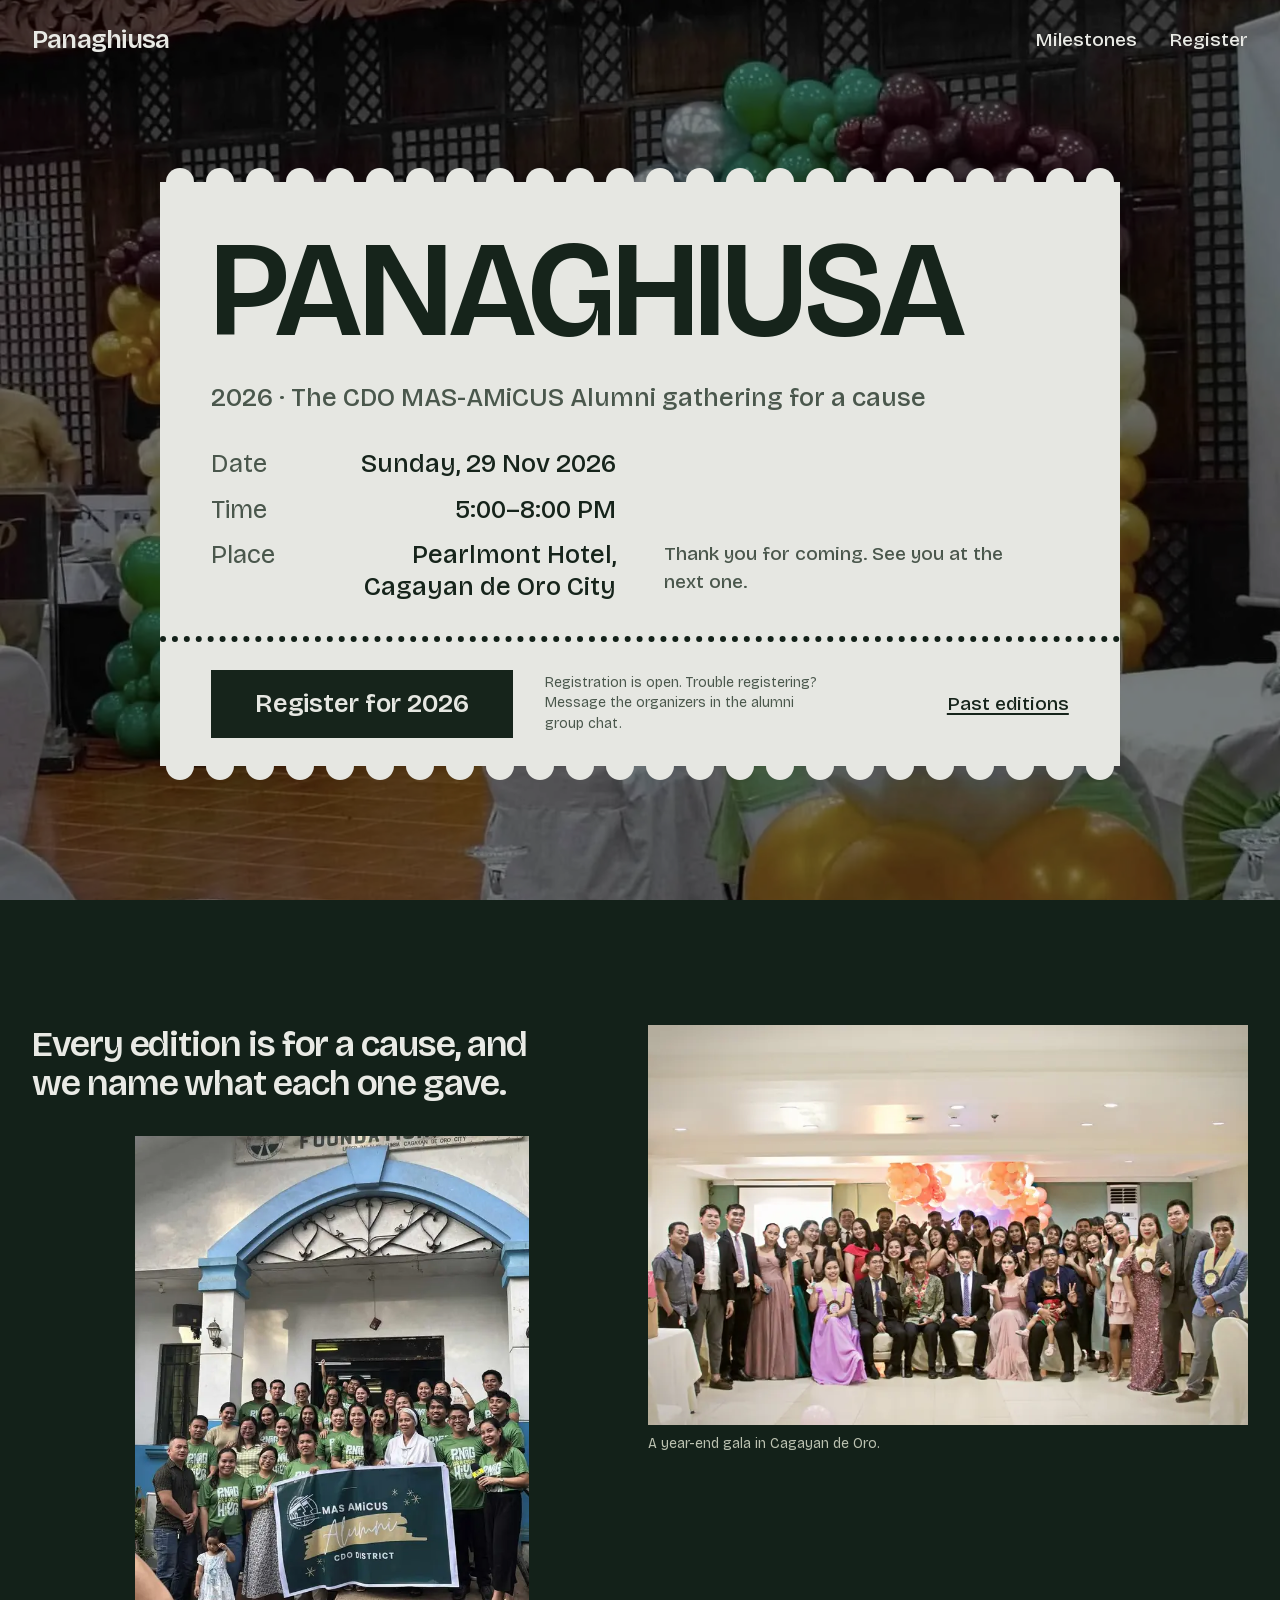
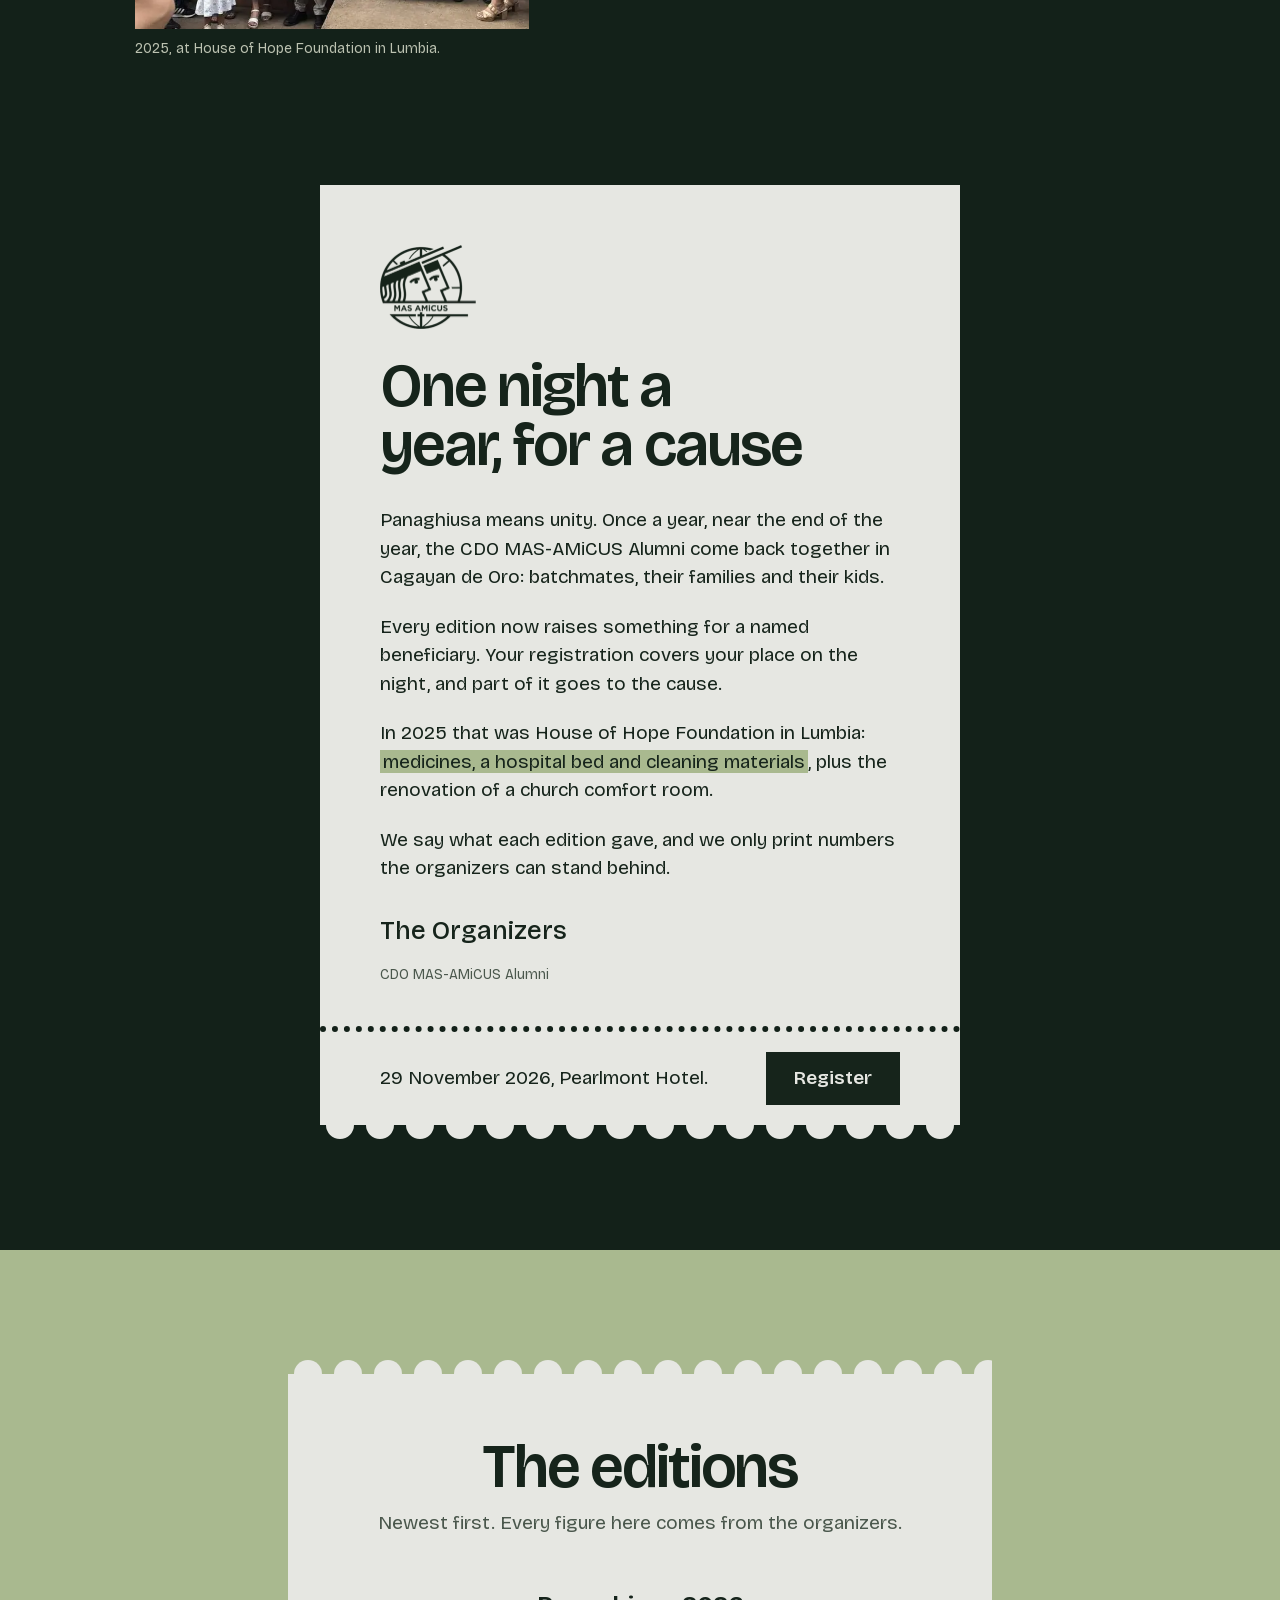
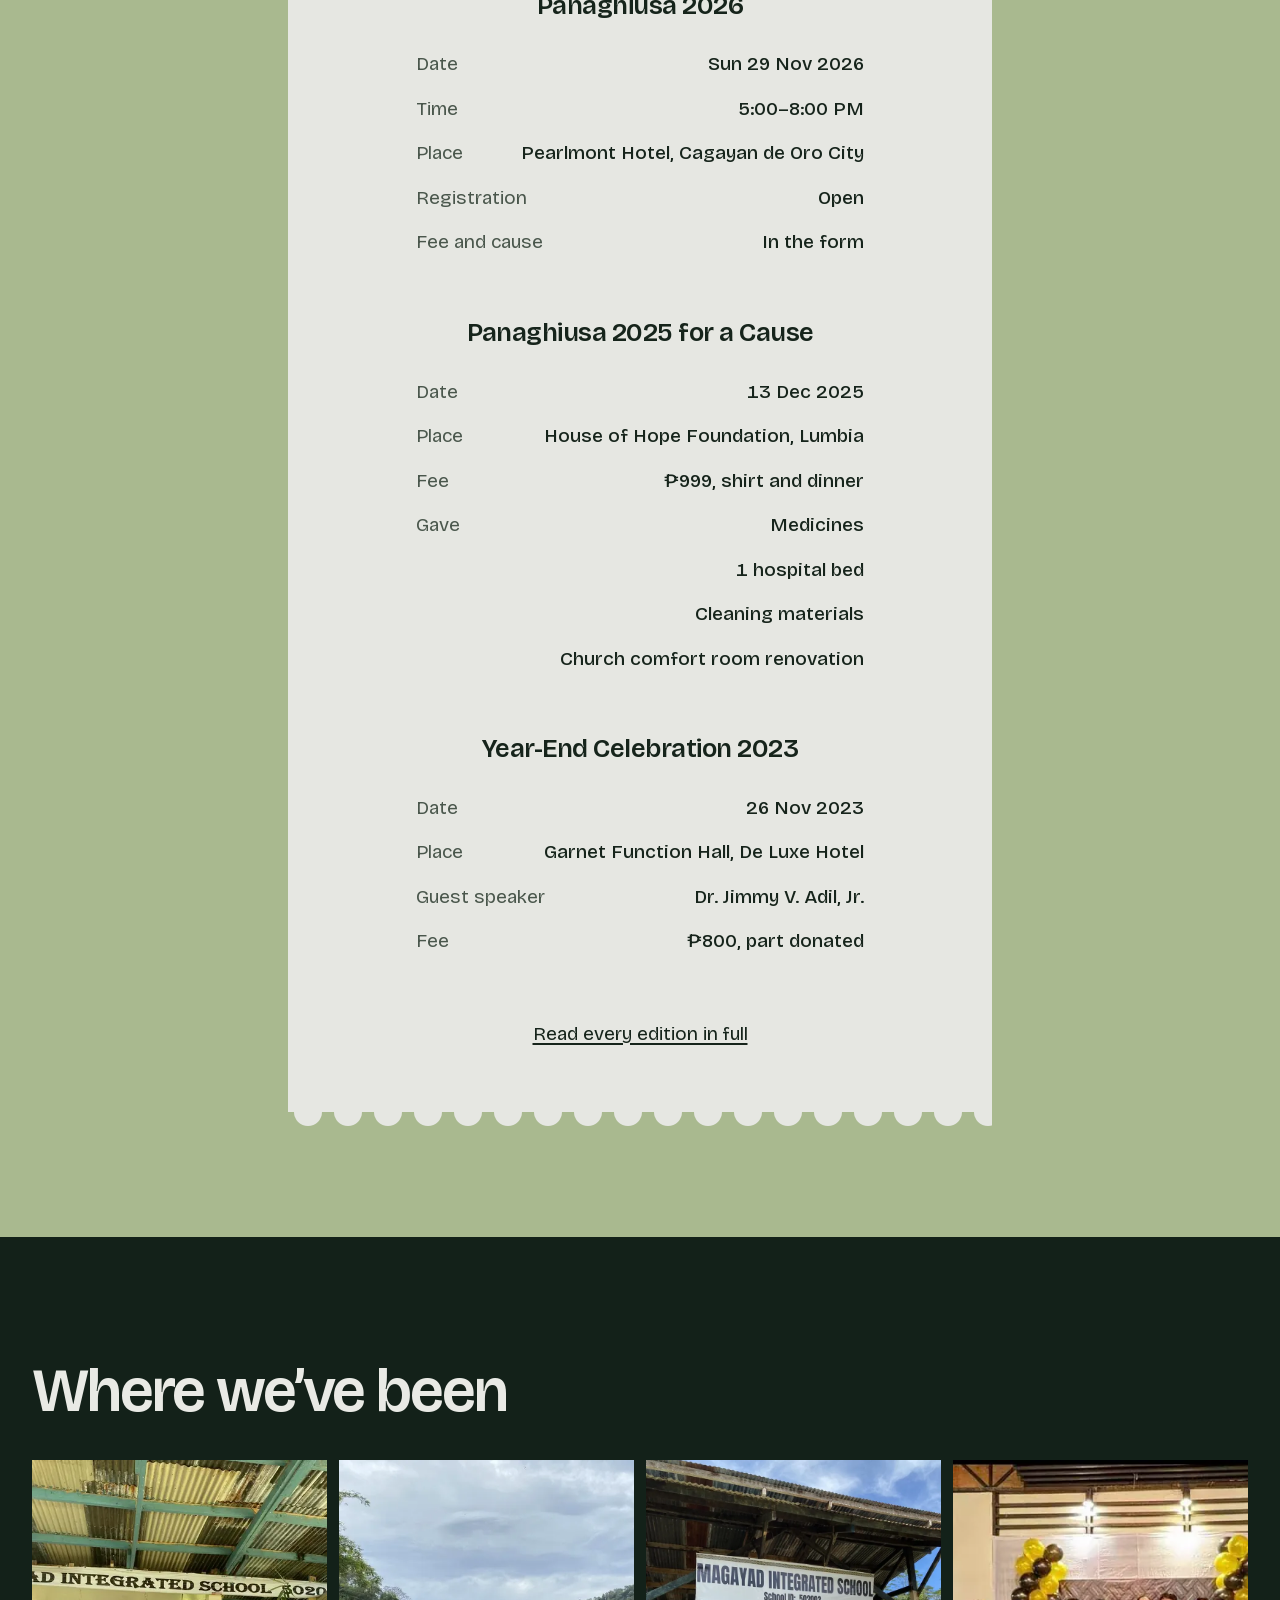
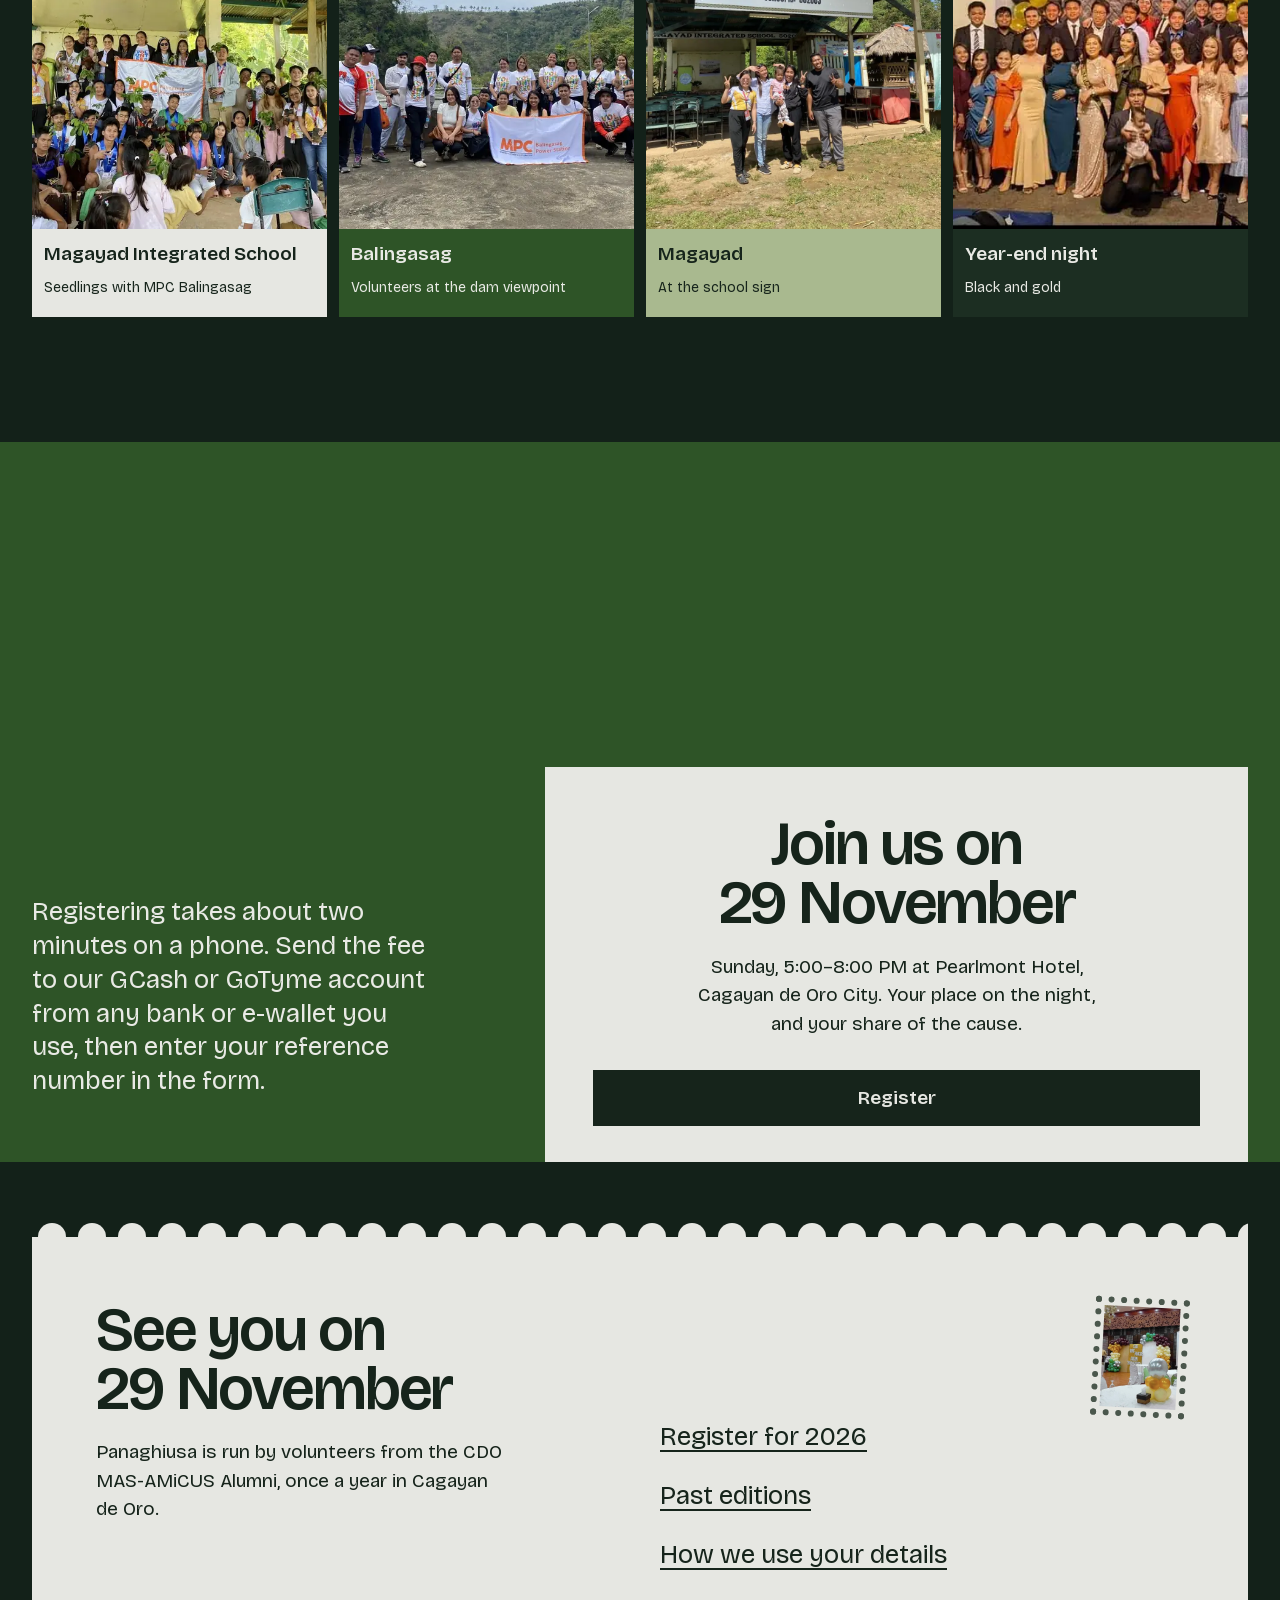
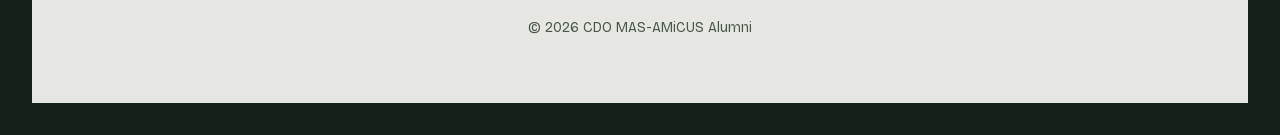
==== commit f73cff27: "Enhance site functionality and visuals with new features - Updated stylesheet version to v7 across a" ====
--- a/index.html
+++ b/index.html
@@ -1,202 +1,450 @@
 <!DOCTYPE html>
 <html lang="en">
-<head>
-  <meta charset="utf-8">
-  <meta name="viewport" content="width=device-width, initial-scale=1">
-  <title>Panaghiusa 2026 · 29 November, Pearlmont Hotel, Cagayan de Oro</title>
-  <meta name="description" content="Panaghiusa 2026, the yearly CDO MAS-AMiCUS Alumni gathering for a cause: Sunday 29 November 2026, 5:00–8:00 PM, Pearlmont Hotel, Cagayan de Oro City. Registration is open.">
-  <meta property="og:title" content="Panaghiusa 2026">
-  <meta property="og:description" content="Sunday 29 November 2026, 5:00–8:00 PM, Pearlmont Hotel, Cagayan de Oro City. The CDO MAS-AMiCUS Alumni gathering for a cause. Registration is open.">
-  <meta property="og:type" content="website">
-  <meta name="theme-color" content="#132119">
-  <meta property="og:image" content="assets/img/og/panaghiusa-2026.jpg?v=2">
-  <meta property="og:image:width" content="1200">
-  <meta property="og:image:height" content="630">
-  <meta property="og:image:alt" content="Panaghiusa 2026: Sunday, 29 November 2026, 5:00–8:00 PM, Pearlmont Hotel, Cagayan de Oro City. Registration is open.">
-  <meta name="twitter:card" content="summary_large_image">
-  <link rel="icon" href="favicon.ico" sizes="48x48">
-  <link rel="apple-touch-icon" href="assets/icons/apple-touch-icon.png">
-  <link rel="preload" href="assets/fonts/bricolage-grotesque-latin.woff2" as="font" type="font/woff2" crossorigin>
-  <link rel="stylesheet" href="assets/css/site.css?v=4">
-  <script src="assets/js/site.js?v=5" defer></script>
-</head>
-<body>
-  <a class="skip" href="#main">Skip to content</a>
-  <header class="bar">
-    <a class="wordmark" href="index.html">Panaghiusa</a>
-    <nav aria-label="Site">
-      <ul>
-        <li><a href="milestones.html">Milestones</a></li>
-        <li><a href="register.html">Register</a></li>
-      </ul>
-    </nav>
-  </header>
-
-  <main id="main">
-    <section class="hero" aria-labelledby="title">
-
-      <div class="hero__stage">
-        <img class="hero__photo" src="assets/img/gallery/hall-panaghiusa-sign-1536.webp" srcset="assets/img/gallery/hall-panaghiusa-sign-960.webp 960w, assets/img/gallery/hall-panaghiusa-sign-1536.webp 1536w" sizes="100vw" width="1536" height="2048" alt="" fetchpriority="high">
-        <!-- Source: owner, 2026-11-04 (date, time, venue). TODO(owner): cause and fee. -->
-        <article class="card paper paper--scallop-both">
-          <h1 class="card__title" id="title">Panaghiusa</h1>
-          <p class="card__sub">2026 · The CDO MAS-AMiCUS Alumni gathering for a cause</p>
-
-          <div class="card__body">
-            <dl class="card__rows">
-              <div class="sheet__row"><dt>Date</dt><dd><time datetime="2026-11-29">Sunday, 29 Nov 2026</time></dd></div>
-              <div class="sheet__row"><dt>Time</dt><dd>5:00–8:00 PM</dd></div>
-              <div class="sheet__row"><dt>Place</dt><dd>Pearlmont Hotel, Cagayan de Oro&nbsp;City</dd></div>
-            </dl>
-            <div class="countdown" data-countdown data-ui data-start="2026-11-29T17:00:00+08:00" data-end="2026-11-29T20:00:00+08:00">
-              <p class="countdown__lead" data-countdown-lead>Starts Sunday, 29 November, at 5:00 PM</p>
-              <p class="countdown__cells" role="timer" hidden aria-label="Time until Panaghiusa 2026 starts">
-                <span><b data-unit="days">0</b> days</span>
-                <span><b data-unit="hours">0</b> hours</span>
-                <span><b data-unit="minutes">0</b> min</span>
-                <span><b data-unit="seconds">0</b> sec</span>
+  <head>
+    <meta charset="utf-8" />
+    <meta name="viewport" content="width=device-width, initial-scale=1" />
+    <title>Panaghiusa 2026 · 29 Nov, Pearlmont Hotel, CDO</title>
+    <meta
+      name="description"
+      content="Panaghiusa 2026, the CDO MAS-AMiCUS Alumni gathering for a cause: Sunday 29 November, 5:00–8:00 PM, Pearlmont Hotel, Cagayan de Oro City."
+    />
+    <meta property="og:title" content="Panaghiusa 2026" />
+    <meta
+      property="og:description"
+      content="Sunday 29 Nov 2026, 5:00–8:00 PM, Pearlmont Hotel, Cagayan de Oro City. Registration is open."
+    />
+    <meta property="og:type" content="website" />
+    <meta property="og:site_name" content="Panaghiusa" />
+    <meta property="og:url" content="https://panaghiusa.info/" />
+    <meta name="theme-color" content="#132119" />
+    <meta
+      property="og:image"
+      content="https://panaghiusa.info/assets/img/og/panaghiusa-2026.jpg?v=2"
+    />
+    <meta property="og:image:width" content="1200" />
+    <meta property="og:image:height" content="630" />
+    <meta
+      property="og:image:alt"
+      content="Panaghiusa 2026: Sunday, 29 November 2026, 5:00–8:00 PM, Pearlmont Hotel, Cagayan de Oro City. Registration is open."
+    />
+    <meta name="twitter:card" content="summary_large_image" />
+    <meta
+      name="twitter:image"
+      content="https://panaghiusa.info/assets/img/og/panaghiusa-2026.jpg?v=2"
+    />
+    <link rel="icon" href="favicon.ico" sizes="48x48" />
+    <link rel="apple-touch-icon" href="assets/icons/apple-touch-icon.png" />
+    <link
+      rel="preload"
+      href="assets/fonts/bricolage-grotesque-latin.woff2"
+      as="font"
+      type="font/woff2"
+      crossorigin
+    />
+    <link rel="stylesheet" href="assets/css/site.css?v=7" />
+    <script src="assets/js/site.js?v=6" defer></script>
+  </head>
+  <body>
+    <a class="skip" href="#main">Skip to content</a>
+    <header class="bar">
+      <a class="wordmark" href="index.html">Panaghiusa</a>
+      <nav aria-label="Site">
+        <ul>
+          <li><a href="milestones.html">Milestones</a></li>
+          <li><a href="register.html">Register</a></li>
+        </ul>
+      </nav>
+    </header>
+
+    <main id="main">
+      <section class="hero" aria-labelledby="title">
+        <div class="hero__stage">
+          <img
+            class="hero__photo"
+            src="assets/img/gallery/hall-panaghiusa-sign-1536.webp"
+            srcset="
+              assets/img/gallery/hall-panaghiusa-sign-960.webp   960w,
+              assets/img/gallery/hall-panaghiusa-sign-1536.webp 1536w
+            "
+            sizes="100vw"
+            width="1536"
+            height="2048"
+            alt=""
+            fetchpriority="high"
+          />
+          <!-- Source: owner, 2026-11-04 (date, time, venue). TODO(owner): cause and fee. -->
+          <article class="card paper paper--scallop-both">
+            <h1 class="card__title" id="title">Panaghiusa</h1>
+            <p class="card__sub">
+              2026 · The CDO MAS-AMiCUS Alumni gathering for a cause
+            </p>
+
+            <div class="card__body">
+              <dl class="card__rows">
+                <div class="sheet__row">
+                  <dt>Date</dt>
+                  <dd>
+                    <time datetime="2026-11-29">Sunday, 29 Nov 2026</time>
+                  </dd>
+                </div>
+                <div class="sheet__row">
+                  <dt>Time</dt>
+                  <dd>5:00–8:00 PM</dd>
+                </div>
+                <div class="sheet__row">
+                  <dt>Place</dt>
+                  <dd>Pearlmont Hotel, Cagayan de Oro&nbsp;City</dd>
+                </div>
+              </dl>
+              <div
+                class="countdown"
+                data-countdown
+                data-ui
+                data-start="2026-11-29T17:00:00+08:00"
+                data-end="2026-11-29T20:00:00+08:00"
+              >
+                <p class="countdown__lead" data-countdown-lead>
+                  Starts Sunday, 29 November, at 5:00 PM
+                </p>
+                <p
+                  class="countdown__cells"
+                  role="timer"
+                  hidden
+                  aria-label="Time until Panaghiusa 2026 starts"
+                >
+                  <span><b data-unit="days">0</b> days</span>
+                  <span><b data-unit="hours">0</b> hours</span>
+                  <span><b data-unit="minutes">0</b> min</span>
+                  <span><b data-unit="seconds">0</b> sec</span>
+                </p>
+              </div>
+            </div>
+
+            <div class="card__stub">
+              <a class="button button--ink button--big" href="register.html"
+                >Register for 2026</a
+              >
+              <!-- TODO(owner): replace with a named contact (docs/REGISTRATION.md §3, Fallback). -->
+              <p>
+                Registration is open. Trouble registering? Message the
+                organizers in the alumni group chat.
               </p>
+              <a class="card__past" href="milestones.html">Past editions</a>
             </div>
-          </div>
-
-          <div class="card__stub">
-            <a class="button button--ink button--big" href="register.html">Register for 2026</a>
-            <!-- TODO(owner): replace with a named contact (docs/REGISTRATION.md §3, Fallback). -->
-            <p>Registration is open. Trouble registering? Message the organizers in the alumni group chat.</p>
-            <a class="card__past" href="milestones.html">Past editions</a>
+          </article>
+        </div>
+
+        <div class="pass">
+          <p class="pass__line" data-reveal>
+            Every edition is for a cause, and we name what each one gave.
+          </p>
+          <figure class="pass__a" data-reveal="1">
+            <a
+              class="zoom"
+              href="assets/img/gallery/gala-pink-balloons-1280.webp"
+              ><img
+                src="assets/img/gallery/gala-pink-balloons-1280.webp"
+                srcset="
+                  assets/img/gallery/gala-pink-balloons-800.webp   800w,
+                  assets/img/gallery/gala-pink-balloons-1280.webp 1280w
+                "
+                sizes="(max-width: 48rem) 100vw, 50vw"
+                width="1280"
+                height="853"
+                loading="lazy"
+                decoding="async"
+                alt="About fifty alumni in gowns and suits, with a few children, posing under an orange and pink balloon arch at a year-end gala."
+            /></a>
+            <figcaption>A year-end gala in Cagayan de Oro.</figcaption>
+          </figure>
+          <figure
+            class="pass__b"
+            data-reveal="2"
+            data-details="Panaghiusa 2025 for a Cause, 13 December 2025. The alumni gave medicines, a hospital bed and cleaning materials to House of Hope, and renovated a church comfort room."
+          >
+            <a
+              class="zoom"
+              href="assets/img/gallery/house-of-hope-group-810.webp"
+              ><img
+                src="assets/img/gallery/house-of-hope-group-810.webp"
+                srcset="
+                  assets/img/gallery/house-of-hope-group-640.webp 640w,
+                  assets/img/gallery/house-of-hope-group-810.webp 810w
+                "
+                sizes="(max-width: 48rem) 75vw, 34vw"
+                width="810"
+                height="1440"
+                loading="lazy"
+                decoding="async"
+                alt="Alumni in green Panaghiusa shirts with a nun, holding a MAS AMiCUS Alumni CDO District banner outside House of Hope Foundation."
+            /></a>
+            <figcaption>
+              2025, at House of Hope Foundation in Lumbia.
+            </figcaption>
+          </figure>
+        </div>
+      </section>
+
+      <section class="about" aria-labelledby="about-title">
+        <article class="letter paper paper--scallop-bottom" data-reveal>
+          <img
+            class="letter__logo"
+            src="assets/icons/mas-amicus-logo.webp"
+            width="192"
+            height="169"
+            loading="lazy"
+            decoding="async"
+            alt="MAS AMiCUS logo"
+          />
+          <h2 id="about-title">One night a year, for a cause</h2>
+          <p>
+            Panaghiusa means unity. Once a year, near the end of the year, the
+            CDO MAS-AMiCUS Alumni come back together in Cagayan de Oro:
+            batchmates, their families and their kids.
+          </p>
+          <p>
+            Every edition now raises something for a named beneficiary. Your
+            registration covers your place on the night, and part of it goes to
+            the cause.
+          </p>
+          <p>
+            In 2025 that was House of Hope Foundation in Lumbia:
+            <mark>medicines, a hospital bed and cleaning materials</mark>, plus
+            the renovation of a church comfort room.
+          </p>
+          <p>
+            We say what each edition gave, and we only print numbers the
+            organizers can stand behind.
+          </p>
+          <p class="letter__sign">The Organizers</p>
+          <p class="letter__role">CDO MAS-AMiCUS Alumni</p>
+          <div class="letter__stub">
+            <span>29 November 2026, Pearlmont Hotel.</span>
+            <a class="button button--ink" href="register.html">Register</a>
           </div>
         </article>
+      </section>
+
+      <section class="sheet-band" aria-labelledby="editions-title">
+        <article class="sheet paper paper--scallop-both">
+          <h2 id="editions-title">The editions</h2>
+          <p class="sheet__note">
+            Newest first. Every figure here comes from the organizers.
+          </p>
+
+          <div class="sheet__group" data-reveal>
+            <h3>Panaghiusa 2026</h3>
+            <dl>
+              <div class="sheet__row">
+                <dt>Date</dt>
+                <dd><time datetime="2026-11-29">Sun 29 Nov 2026</time></dd>
+              </div>
+              <div class="sheet__row">
+                <dt>Time</dt>
+                <dd>5:00–8:00 PM</dd>
+              </div>
+              <div class="sheet__row">
+                <dt>Place</dt>
+                <dd>Pearlmont Hotel, Cagayan de Oro City</dd>
+              </div>
+              <div class="sheet__row">
+                <dt>Registration</dt>
+                <dd>Open</dd>
+              </div>
+              <div class="sheet__row">
+                <dt>Fee and cause</dt>
+                <dd>In the form</dd>
+              </div>
+            </dl>
+          </div>
+
+          <!-- Source: "Panaghiusa 2025 for a Cause" poster, and the owner's answers on 2026-11-04 (cause items). -->
+          <div class="sheet__group" data-reveal>
+            <h3>Panaghiusa 2025 for a Cause</h3>
+            <dl>
+              <div class="sheet__row">
+                <dt>Date</dt>
+                <dd><time datetime="2025-12-13">13 Dec 2025</time></dd>
+              </div>
+              <div class="sheet__row">
+                <dt>Place</dt>
+                <dd>House of Hope Foundation, Lumbia</dd>
+              </div>
+              <div class="sheet__row">
+                <dt>Fee</dt>
+                <dd>₱999, shirt and dinner</dd>
+              </div>
+              <div class="sheet__row">
+                <dt>Gave</dt>
+                <dd>Medicines</dd>
+              </div>
+              <div class="sheet__row">
+                <dt></dt>
+                <dd>1 hospital bed</dd>
+              </div>
+              <div class="sheet__row">
+                <dt></dt>
+                <dd>Cleaning materials</dd>
+              </div>
+              <div class="sheet__row">
+                <dt></dt>
+                <dd>Church comfort room renovation</dd>
+              </div>
+            </dl>
+          </div>
+
+          <!-- Source: "2023 Panaghiusa Year-End Celebration" poster. -->
+          <div class="sheet__group" data-reveal>
+            <h3>Year-End Celebration 2023</h3>
+            <dl>
+              <div class="sheet__row">
+                <dt>Date</dt>
+                <dd><time datetime="2023-11-26">26 Nov 2023</time></dd>
+              </div>
+              <div class="sheet__row">
+                <dt>Place</dt>
+                <dd>Garnet Function Hall, De Luxe Hotel</dd>
+              </div>
+              <div class="sheet__row">
+                <dt>Guest speaker</dt>
+                <dd>Dr. Jimmy V. Adil, Jr.</dd>
+              </div>
+              <div class="sheet__row">
+                <dt>Fee</dt>
+                <dd>₱800, part donated</dd>
+              </div>
+            </dl>
+          </div>
+
+          <p class="sheet__end">
+            <a href="milestones.html">Read every edition in full</a>
+          </p>
+        </article>
+      </section>
+
+      <section class="gallery" aria-labelledby="gallery-title">
+        <h2 id="gallery-title" data-reveal>Where we’ve been</h2>
+        <ul class="tiles">
+          <li data-reveal>
+            <figure class="tile">
+              <a
+                class="zoom"
+                href="assets/img/gallery/magayad-seedlings-1280.webp"
+                ><img
+                  src="assets/img/gallery/magayad-seedlings-800.webp"
+                  width="800"
+                  height="600"
+                  loading="lazy"
+                  decoding="async"
+                  alt="Volunteers and schoolchildren holding seedlings around an MPC Balingasag Power Station banner under the Magayad Integrated School shed."
+              /></a>
+              <figcaption class="tile__strip">
+                <span>Magayad Integrated School</span
+                ><span>Seedlings with MPC Balingasag</span>
+              </figcaption>
+            </figure>
+          </li>
+          <li data-reveal="1">
+            <figure class="tile">
+              <a
+                class="zoom"
+                href="assets/img/gallery/mpc-dam-volunteers-1280.webp"
+                ><img
+                  src="assets/img/gallery/mpc-dam-volunteers-800.webp"
+                  width="800"
+                  height="600"
+                  loading="lazy"
+                  decoding="async"
+                  alt="Volunteers in matching white shirts behind an MPC Balingasag Power Station banner at a dam viewpoint, green hills behind."
+              /></a>
+              <figcaption class="tile__strip">
+                <span>Balingasag</span
+                ><span>Volunteers at the dam viewpoint</span>
+              </figcaption>
+            </figure>
+          </li>
+          <li data-reveal="2">
+            <figure class="tile">
+              <a
+                class="zoom"
+                href="assets/img/gallery/magayad-school-sign-1080.webp"
+                ><img
+                  src="assets/img/gallery/magayad-school-sign-800.webp"
+                  width="800"
+                  height="1067"
+                  loading="lazy"
+                  decoding="async"
+                  alt="Four volunteers and a toddler making peace signs under the Magayad Integrated School sign."
+              /></a>
+              <figcaption class="tile__strip">
+                <span>Magayad</span><span>At the school sign</span>
+              </figcaption>
+            </figure>
+          </li>
+          <li data-reveal="3">
+            <figure class="tile">
+              <a
+                class="zoom"
+                href="assets/img/gallery/gala-black-gold-1080.webp"
+                ><img
+                  src="assets/img/gallery/gala-black-gold-800.webp"
+                  width="800"
+                  height="424"
+                  loading="lazy"
+                  decoding="async"
+                  alt="Alumni in formal wear posing in rows under black and gold balloons at an evening gala."
+              /></a>
+              <figcaption class="tile__strip">
+                <span>Year-end night</span><span>Black and gold</span>
+              </figcaption>
+            </figure>
+          </li>
+        </ul>
+      </section>
+
+      <section class="reply-band" aria-labelledby="reply-title">
+        <p class="reply-band__lead" data-reveal>
+          Registering takes about two minutes on a phone. Send the fee to our
+          GCash or GoTyme account from any bank or e-wallet you use, then enter
+          your reference number in the form.
+        </p>
+        <article class="reply" data-reveal="1">
+          <h2 id="reply-title">Join us on 29 November</h2>
+          <p>
+            Sunday, 5:00–8:00 PM at Pearlmont Hotel, Cagayan de Oro City. Your
+            place on the night, and your share of the cause.
+          </p>
+          <a class="button button--ink" href="register.html">Register</a>
+        </article>
+      </section>
+    </main>
+
+    <footer class="back">
+      <div class="back__card paper paper--scallop-top" data-reveal>
+        <div>
+          <h2>See you on 29 November</h2>
+          <p>
+            Panaghiusa is run by volunteers from the CDO MAS-AMiCUS Alumni, once
+            a year in Cagayan de Oro.
+          </p>
+        </div>
+        <ul class="back__address">
+          <li class="stamp">
+            <img
+              src="assets/img/gallery/hall-panaghiusa-sign-960.webp"
+              width="960"
+              height="1280"
+              loading="lazy"
+              decoding="async"
+              alt=""
+            />
+          </li>
+          <li><a href="register.html">Register for 2026</a></li>
+          <li><a href="milestones.html">Past editions</a></li>
+          <li><a href="register.html#privacy">How we use your details</a></li>
+        </ul>
+        <p class="imprint">© 2026 CDO MAS-AMiCUS Alumni</p>
       </div>
-
-      <div class="pass">
-        <p class="pass__line" data-reveal>Every edition is for a cause, and we name what each one gave.</p>
-        <figure class="pass__a" data-reveal="1">
-          <img src="assets/img/gallery/gala-pink-balloons-1280.webp" srcset="assets/img/gallery/gala-pink-balloons-800.webp 800w, assets/img/gallery/gala-pink-balloons-1280.webp 1280w" sizes="(max-width: 48rem) 100vw, 50vw" width="1280" height="853" loading="lazy" decoding="async" alt="About fifty alumni in gowns and suits, with a few children, posing under an orange and pink balloon arch at a year-end gala.">
-          <figcaption>A year-end gala in Cagayan de Oro.</figcaption>
-        </figure>
-        <figure class="pass__b" data-reveal="2">
-          <img src="assets/img/gallery/house-of-hope-group-810.webp" srcset="assets/img/gallery/house-of-hope-group-640.webp 640w, assets/img/gallery/house-of-hope-group-810.webp 810w" sizes="(max-width: 48rem) 75vw, 34vw" width="810" height="1440" loading="lazy" decoding="async" alt="Alumni in green Panaghiusa shirts with a nun, holding a MAS AMiCUS Alumni CDO District banner outside House of Hope Foundation.">
-          <figcaption>2025, at House of Hope Foundation in Lumbia.</figcaption>
-        </figure>
-      </div>
-    </section>
-
-    <section class="about" aria-labelledby="about-title">
-      <article class="letter paper paper--scallop-bottom" data-reveal>
-        <img class="letter__portrait" src="assets/img/gallery/house-of-hope-group-640.webp" width="640" height="1138" loading="lazy" decoding="async" alt="">
-        <h2 id="about-title">One night a year, for a cause</h2>
-        <p>Panaghiusa means unity. Once a year, near the end of the year, the CDO MAS-AMiCUS Alumni come back together in Cagayan de Oro: batchmates, their families and their kids.</p>
-        <p>Every edition now raises something for a named beneficiary. Your registration covers your place on the night, and part of it goes to the cause.</p>
-        <p>In 2025 that was House of Hope Foundation in Lumbia: <mark>medicines, a hospital bed and cleaning materials</mark>, plus the renovation of a church comfort room.</p>
-        <p>We say what each edition gave, and we only print numbers the organizers can stand behind.</p>
-        <p class="letter__sign">The organizers</p>
-        <p class="letter__role">CDO MAS-AMiCUS Alumni</p>
-        <div class="letter__stub">
-          <span>29 November 2026, Pearlmont Hotel.</span>
-          <a class="button button--ink" href="register.html">Register</a>
-        </div>
-      </article>
-    </section>
-
-    <section class="sheet-band" aria-labelledby="editions-title">
-      <article class="sheet paper paper--scallop-both">
-        <h2 id="editions-title">The editions</h2>
-        <p class="sheet__note">Newest first. Every figure here comes from the organizers.</p>
-
-        <div class="sheet__group" data-reveal>
-          <h3>Panaghiusa 2026</h3>
-          <dl>
-            <div class="sheet__row"><dt>Date</dt><dd><time datetime="2026-11-29">Sun 29 Nov 2026</time></dd></div>
-            <div class="sheet__row"><dt>Time</dt><dd>5:00–8:00 PM</dd></div>
-            <div class="sheet__row"><dt>Place</dt><dd>Pearlmont Hotel, Cagayan de Oro City</dd></div>
-            <div class="sheet__row"><dt>Registration</dt><dd>Open</dd></div>
-            <div class="sheet__row"><dt>Fee and cause</dt><dd>In the form</dd></div>
-          </dl>
-        </div>
-
-        <!-- Source: "Panaghiusa 2025 for a Cause" poster, and the owner's answers on 2026-11-04 (cause items). -->
-        <div class="sheet__group" data-reveal>
-          <h3>Panaghiusa 2025 for a Cause</h3>
-          <dl>
-            <div class="sheet__row"><dt>Date</dt><dd><time datetime="2025-12-13">13 Dec 2025</time></dd></div>
-            <div class="sheet__row"><dt>Place</dt><dd>House of Hope Foundation, Lumbia</dd></div>
-            <div class="sheet__row"><dt>Fee</dt><dd>₱999, shirt and dinner</dd></div>
-            <div class="sheet__row"><dt>Gave</dt><dd>Medicines</dd></div>
-            <div class="sheet__row"><dt></dt><dd>1 hospital bed</dd></div>
-            <div class="sheet__row"><dt></dt><dd>Cleaning materials</dd></div>
-            <div class="sheet__row"><dt></dt><dd>Church comfort room renovation</dd></div>
-          </dl>
-        </div>
-
-        <!-- Source: "2023 Panaghiusa Year-End Celebration" poster. -->
-        <div class="sheet__group" data-reveal>
-          <h3>Year-End Celebration 2023</h3>
-          <dl>
-            <div class="sheet__row"><dt>Date</dt><dd><time datetime="2023-11-26">26 Nov 2023</time></dd></div>
-            <div class="sheet__row"><dt>Place</dt><dd>Garnet Function Hall, De Luxe Hotel</dd></div>
-            <div class="sheet__row"><dt>Guest speaker</dt><dd>Dr. Jimmy V. Adil, Jr.</dd></div>
-            <div class="sheet__row"><dt>Fee</dt><dd>₱800, part donated</dd></div>
-          </dl>
-        </div>
-
-        <p class="sheet__end"><a href="milestones.html">Read every edition in full</a></p>
-      </article>
-    </section>
-
-    <section class="gallery" aria-labelledby="gallery-title">
-      <h2 id="gallery-title" data-reveal>Where we’ve been</h2>
-      <ul class="tiles">
-        <li data-reveal>
-          <figure class="tile">
-            <img src="assets/img/gallery/magayad-seedlings-800.webp" width="800" height="600" loading="lazy" decoding="async" alt="Volunteers and schoolchildren holding seedlings around an MPC Balingasag Power Station banner under the Magayad Integrated School shed.">
-            <figcaption class="tile__strip"><span>Magayad Integrated School</span><span>Seedlings with MPC Balingasag</span></figcaption>
-          </figure>
-        </li>
-        <li data-reveal="1">
-          <figure class="tile">
-            <img src="assets/img/gallery/mpc-dam-volunteers-800.webp" width="800" height="600" loading="lazy" decoding="async" alt="Volunteers in matching white shirts behind an MPC Balingasag Power Station banner at a dam viewpoint, green hills behind.">
-            <figcaption class="tile__strip"><span>Balingasag</span><span>Volunteers at the dam viewpoint</span></figcaption>
-          </figure>
-        </li>
-        <li data-reveal="2">
-          <figure class="tile">
-            <img src="assets/img/gallery/magayad-school-sign-800.webp" width="800" height="1067" loading="lazy" decoding="async" alt="Four volunteers and a toddler making peace signs under the Magayad Integrated School sign.">
-            <figcaption class="tile__strip"><span>Magayad</span><span>At the school sign</span></figcaption>
-          </figure>
-        </li>
-        <li data-reveal="3">
-          <figure class="tile">
-            <img src="assets/img/gallery/gala-black-gold-800.webp" width="800" height="424" loading="lazy" decoding="async" alt="Alumni in formal wear posing in rows under black and gold balloons at an evening gala.">
-            <figcaption class="tile__strip"><span>Year-end night</span><span>Black and gold</span></figcaption>
-          </figure>
-        </li>
-      </ul>
-    </section>
-
-    <section class="reply-band" aria-labelledby="reply-title">
-      <p class="reply-band__lead" data-reveal>Registering takes about two minutes on a phone. Pay by GCash or GoTyme, then enter your reference number in the form.</p>
-      <article class="reply" data-reveal="1">
-        <h2 id="reply-title">Join us on 29 November</h2>
-        <p>Sunday, 5:00–8:00 PM at Pearlmont Hotel, Cagayan de Oro City. Your place on the night, and your share of the cause.</p>
-        <a class="button button--ink" href="register.html">Register</a>
-      </article>
-    </section>
-  </main>
-
-  <footer class="back">
-    <div class="back__card paper paper--scallop-top" data-reveal>
-      <div>
-        <h2>See you on 29 November</h2>
-        <p>Panaghiusa is run by volunteers from the CDO MAS-AMiCUS Alumni, once a year in Cagayan de Oro.</p>
-      </div>
-      <ul class="back__address">
-        <li class="stamp"><img src="assets/img/gallery/hall-panaghiusa-sign-960.webp" width="960" height="1280" loading="lazy" decoding="async" alt=""></li>
-        <li><a href="register.html">Register for 2026</a></li>
-        <li><a href="milestones.html">Past editions</a></li>
-        <li><a href="register.html#privacy">How we use your details</a></li>
-      </ul>
-      <p class="imprint">© 2026 CDO MAS-AMiCUS Alumni</p>
-    </div>
-  </footer>
-</body>
+    </footer>
+  </body>
 </html>
--- a/assets/css/site.css
+++ b/assets/css/site.css
@@ -435,12 +435,9 @@
   margin-block-start: 1.1em;
 }
 
-.letter__portrait {
-  inline-size: 2.75rem;
-  block-size: 2.75rem;
+.letter__logo {
+  inline-size: 6rem;
   margin-block-end: 1.75rem;
-  border-radius: 50%;
-  object-fit: cover;
 }
 
 .letter mark {
@@ -938,7 +935,120 @@
   font-size: var(--step-head);
 }
 
-/* Entrances, added only when the module runs */
+/* Photo viewer: links to the full-size file, upgraded to a dialog by site.js */
+
+.zoom {
+  display: block;
+  cursor: zoom-in;
+}
+
+.zoom:focus-visible {
+  outline-offset: 4px;
+}
+
+.viewer {
+  inline-size: 100%;
+  block-size: 100%;
+  max-inline-size: none;
+  max-block-size: none;
+  margin: 0;
+  padding: var(--margin);
+  border: 0;
+  background: rgb(19 33 25 / 0.95);
+  color: var(--ink);
+}
+
+.viewer::backdrop {
+  background: transparent;
+}
+
+.viewer[open] {
+  display: grid;
+  grid-template-rows: minmax(0, 1fr) auto;
+  justify-items: center;
+  gap: 1rem;
+  animation: viewer-in 220ms var(--ease-out);
+}
+
+.viewer__frame {
+  position: relative;
+  inline-size: 100%;
+  block-size: 100%;
+  min-block-size: 0;
+  overflow: hidden;
+}
+
+.viewer__img {
+  position: absolute;
+  inset: 0;
+  inline-size: 100%;
+  block-size: 100%;
+  max-inline-size: none;
+  object-fit: contain;
+  cursor: zoom-in;
+}
+
+.viewer__frame.is-zoomed {
+  overflow: auto;
+}
+
+.viewer__frame.is-zoomed .viewer__img {
+  position: static;
+  inline-size: min(200%, 2560px);
+  block-size: auto;
+  cursor: zoom-out;
+}
+
+.viewer__text {
+  display: grid;
+  grid-template-columns: minmax(0, 1fr) auto;
+  align-items: start;
+  gap: 0.25rem 1.5rem;
+  inline-size: min(100%, 48rem);
+  padding: 1rem 1.25rem;
+  background: var(--paper);
+  color: var(--paper-ink);
+}
+
+.viewer__title {
+  font-weight: 600;
+}
+
+.viewer__more {
+  grid-column: 1;
+}
+
+.viewer__more summary {
+  padding-block: 0.5rem;
+  color: var(--paper-muted);
+  font-weight: 500;
+  cursor: pointer;
+}
+
+.viewer__more p {
+  max-inline-size: 60ch;
+  margin-block-end: 0.5rem;
+}
+
+.viewer__more p[hidden],
+.viewer__more[hidden],
+.viewer__title[hidden] {
+  display: none;
+}
+
+.viewer__close {
+  grid-column: 2;
+  grid-row: 1 / span 2;
+  min-block-size: 2.75rem;
+}
+
+@keyframes viewer-in {
+  from {
+    opacity: 0;
+  }
+}
+
+/* Entrances, added only when the script runs */
 
 .motion [data-reveal] {
   opacity: 0;
@@ -1019,6 +1129,15 @@
 
   .card__stub .button {
     inline-size: 100%;
+  }
+
+  .viewer__text {
+    grid-template-columns: 1fr;
+  }
+
+  .viewer__close {
+    grid-column: 1;
+    grid-row: auto;
   }
 
   .pass__line,
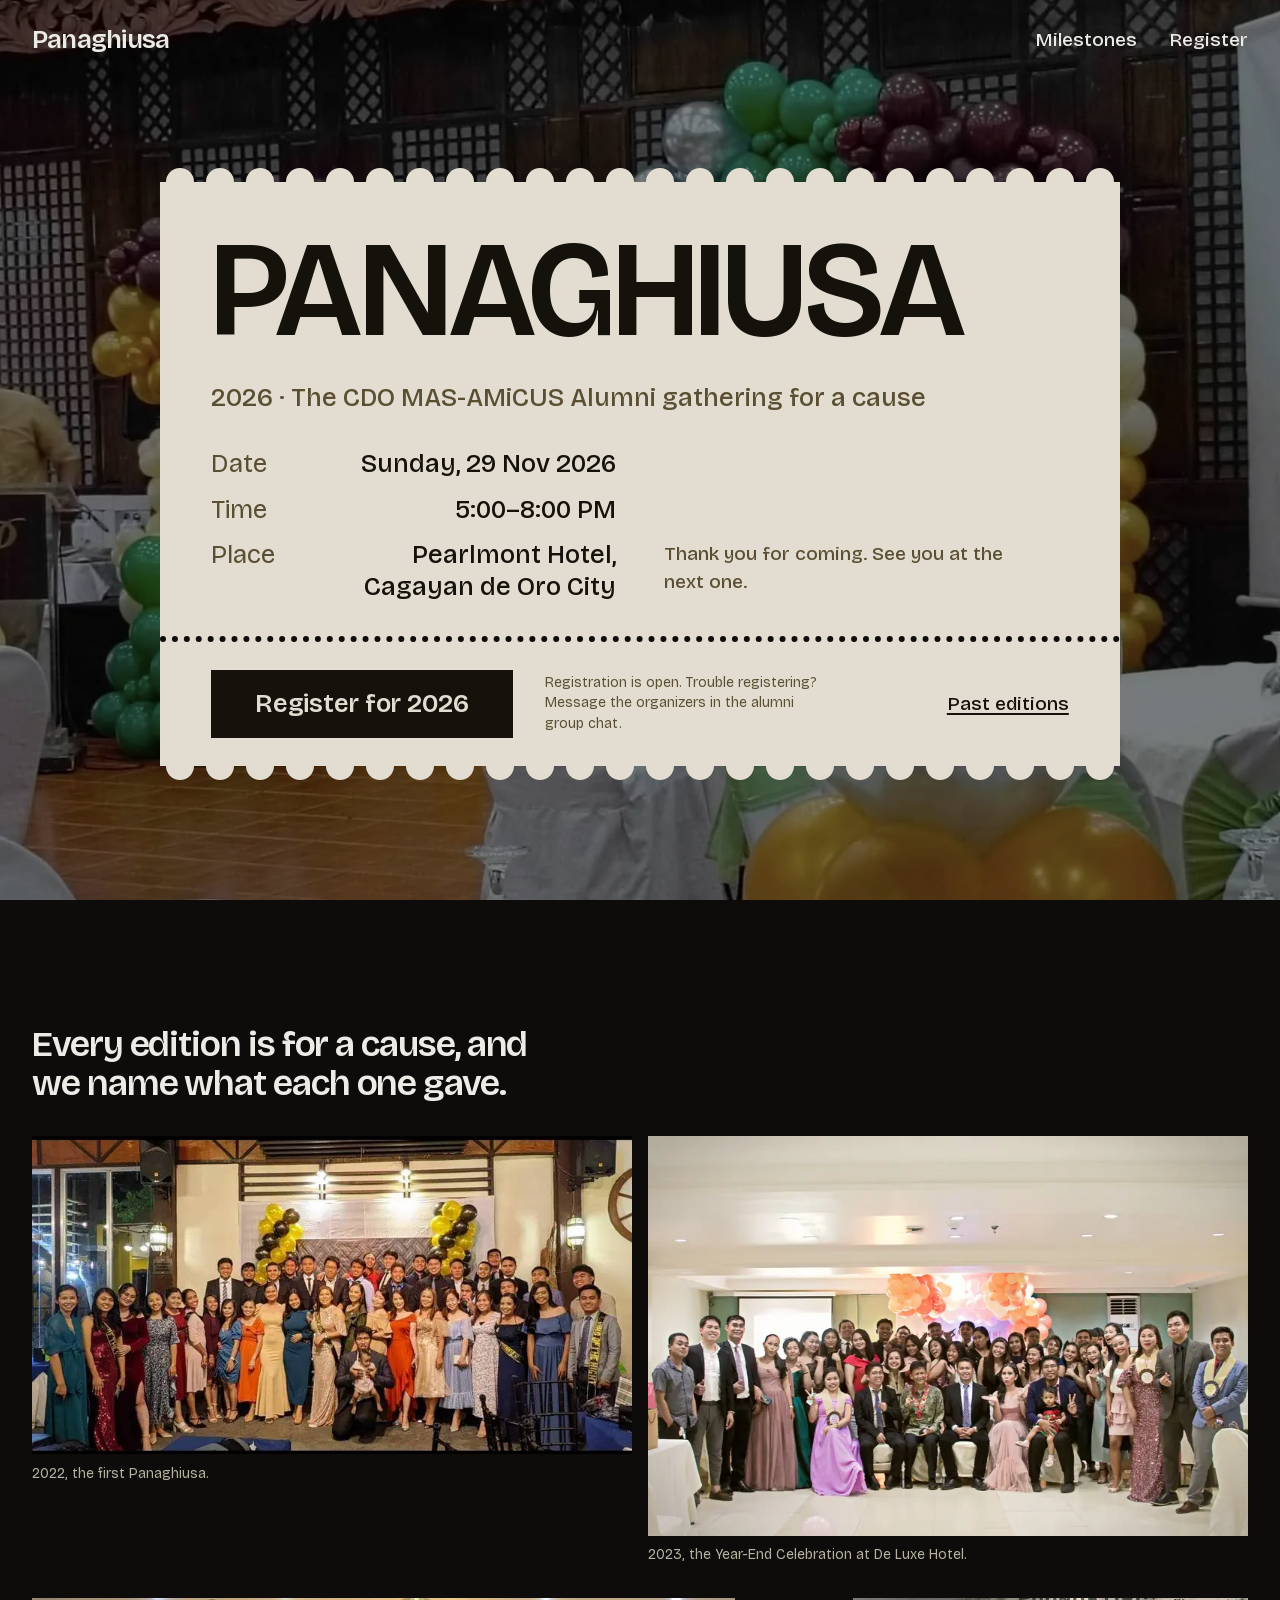
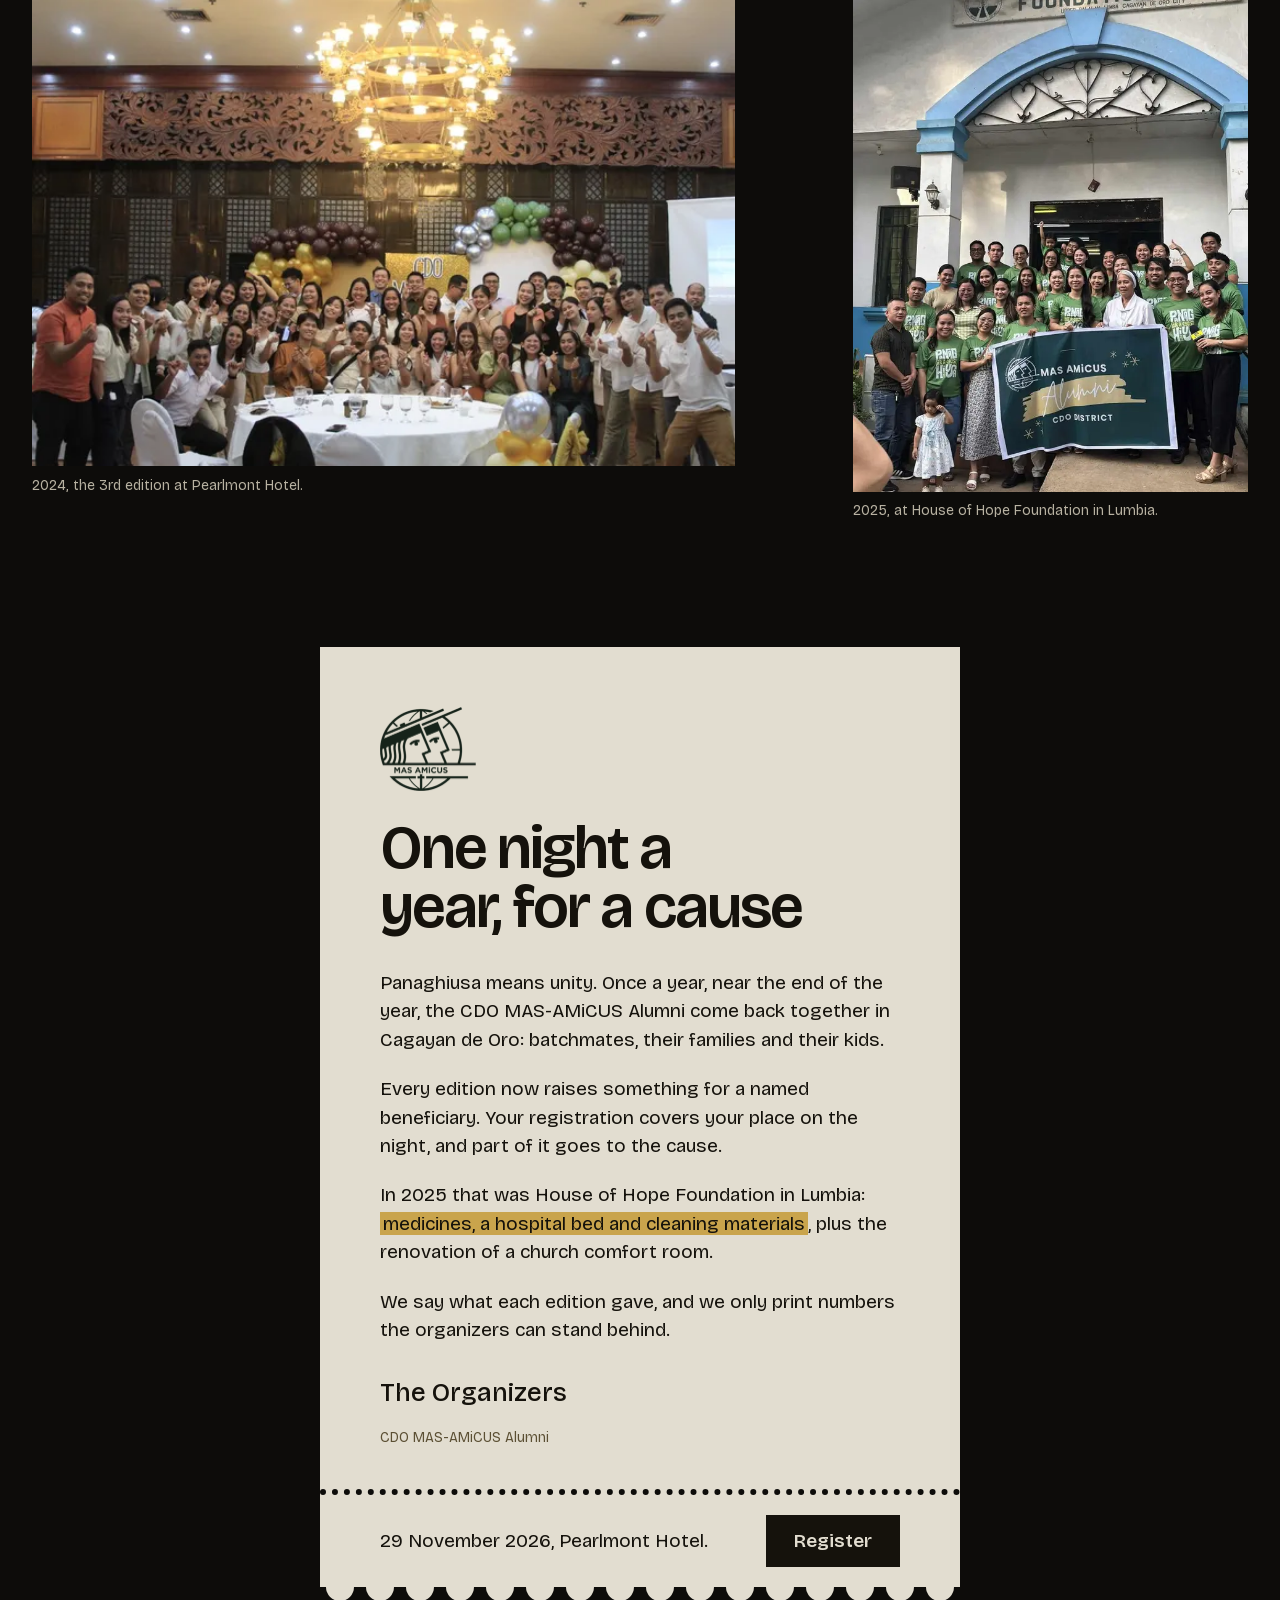
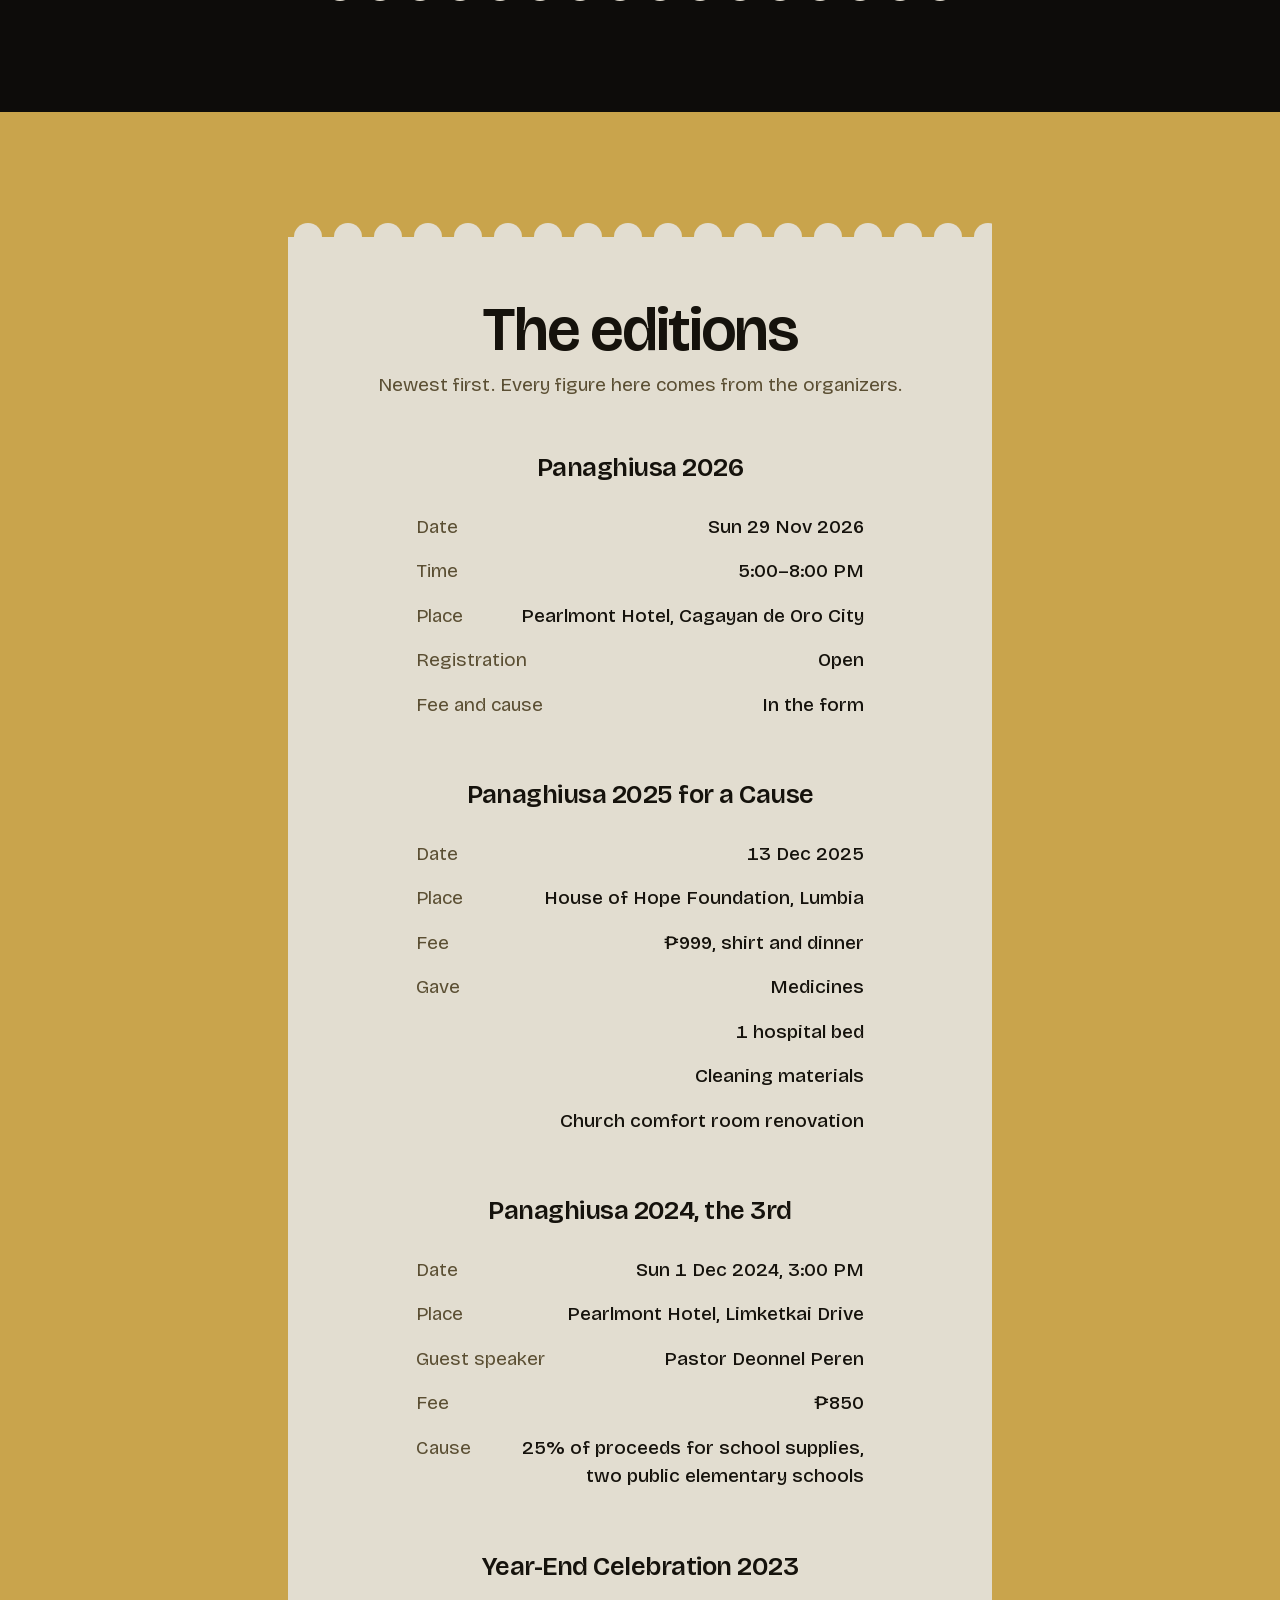
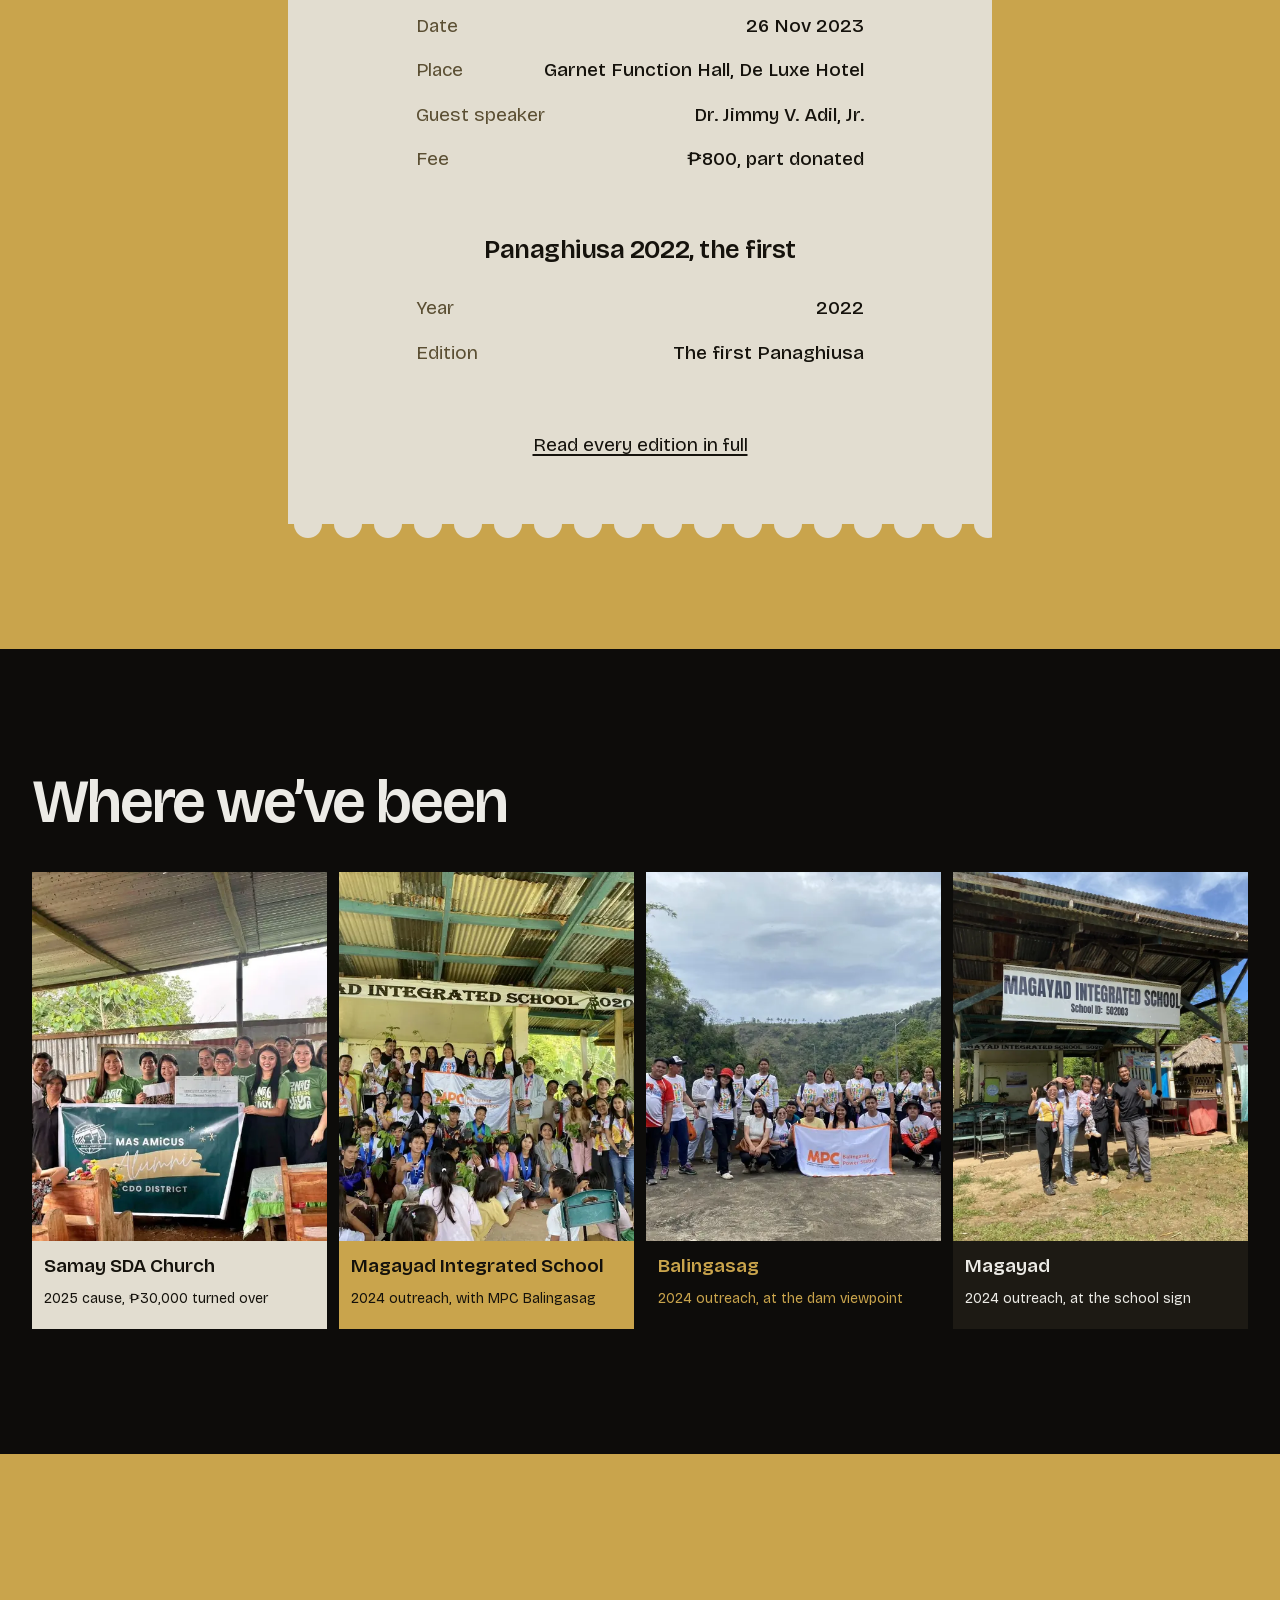
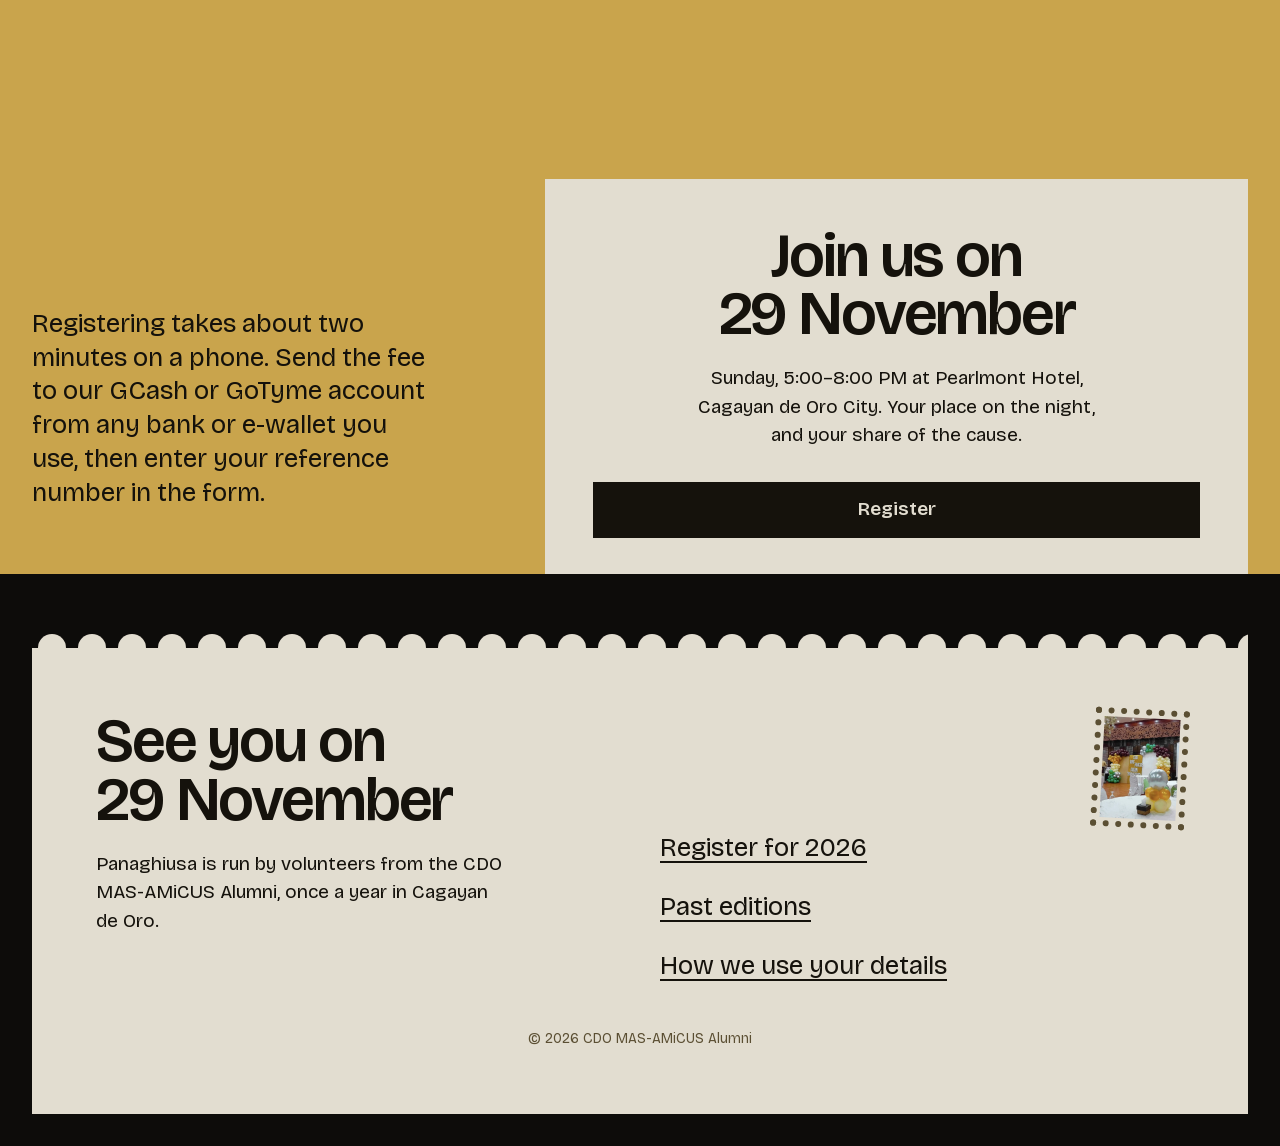
==== commit c37fdf57: "Remove multiple outdated image files from the assets/photos directory to streamline the project and " ====
--- a/index.html
+++ b/index.html
@@ -1,48 +1,42 @@
 <!DOCTYPE html>
 <html lang="en">
   <head>
-    <meta charset="utf-8" />
-    <meta name="viewport" content="width=device-width, initial-scale=1" />
+    <meta charset="utf-8">
+    <meta name="viewport" content="width=device-width, initial-scale=1">
     <title>Panaghiusa 2026 · 29 Nov, Pearlmont Hotel, CDO</title>
     <meta
       name="description"
-      content="Panaghiusa 2026, the CDO MAS-AMiCUS Alumni gathering for a cause: Sunday 29 November, 5:00–8:00 PM, Pearlmont Hotel, Cagayan de Oro City."
-    />
-    <meta property="og:title" content="Panaghiusa 2026" />
+      content="Panaghiusa 2026, the CDO MAS-AMiCUS Alumni gathering for a cause: Sunday 29 November, 5:00–8:00 PM, Pearlmont Hotel, Cagayan de Oro City.">
+    <meta property="og:title" content="Panaghiusa 2026">
     <meta
       property="og:description"
-      content="Sunday 29 Nov 2026, 5:00–8:00 PM, Pearlmont Hotel, Cagayan de Oro City. Registration is open."
-    />
-    <meta property="og:type" content="website" />
-    <meta property="og:site_name" content="Panaghiusa" />
-    <meta property="og:url" content="https://panaghiusa.info/" />
-    <meta name="theme-color" content="#132119" />
+      content="Sunday 29 Nov 2026, 5:00–8:00 PM, Pearlmont Hotel, Cagayan de Oro City. Registration is open.">
+    <meta property="og:type" content="website">
+    <meta property="og:site_name" content="Panaghiusa">
+    <meta property="og:url" content="https://panaghiusa.info/">
+    <meta name="theme-color" content="#0d0c0a">
     <meta
       property="og:image"
-      content="https://panaghiusa.info/assets/img/og/panaghiusa-2026.jpg?v=2"
-    />
-    <meta property="og:image:width" content="1200" />
-    <meta property="og:image:height" content="630" />
+      content="https://panaghiusa.info/assets/img/og/panaghiusa-2026.jpg?v=4">
+    <meta property="og:image:width" content="1200">
+    <meta property="og:image:height" content="630">
     <meta
       property="og:image:alt"
-      content="Panaghiusa 2026: Sunday, 29 November 2026, 5:00–8:00 PM, Pearlmont Hotel, Cagayan de Oro City. Registration is open."
-    />
-    <meta name="twitter:card" content="summary_large_image" />
+      content="Panaghiusa 2026: Sunday, 29 November 2026, 5:00–8:00 PM, Pearlmont Hotel, Cagayan de Oro City. Registration is open.">
+    <meta name="twitter:card" content="summary_large_image">
     <meta
       name="twitter:image"
-      content="https://panaghiusa.info/assets/img/og/panaghiusa-2026.jpg?v=2"
-    />
-    <link rel="icon" href="favicon.ico" sizes="48x48" />
-    <link rel="apple-touch-icon" href="assets/icons/apple-touch-icon.png" />
+      content="https://panaghiusa.info/assets/img/og/panaghiusa-2026.jpg?v=4">
+    <link rel="icon" href="favicon.ico" sizes="48x48">
+    <link rel="apple-touch-icon" href="assets/icons/apple-touch-icon.png">
     <link
       rel="preload"
       href="assets/fonts/bricolage-grotesque-latin.woff2"
       as="font"
       type="font/woff2"
-      crossorigin
-    />
-    <link rel="stylesheet" href="assets/css/site.css?v=7" />
-    <script src="assets/js/site.js?v=6" defer></script>
+      crossorigin>
+    <link rel="stylesheet" href="assets/css/site.css?v=24">
+    <script src="assets/js/site.js?v=9" defer></script>
   </head>
   <body>
     <a class="skip" href="#main">Skip to content</a>
@@ -70,8 +64,7 @@
             width="1536"
             height="2048"
             alt=""
-            fetchpriority="high"
-          />
+            fetchpriority="high">
           <!-- Source: owner, 2026-11-04 (date, time, venue). TODO(owner): cause and fee. -->
           <article class="card paper paper--scallop-both">
             <h1 class="card__title" id="title">Panaghiusa</h1>
@@ -138,7 +131,25 @@
           <p class="pass__line" data-reveal>
             Every edition is for a cause, and we name what each one gave.
           </p>
-          <figure class="pass__a" data-reveal="1">
+          <figure class="pass__d" data-reveal="1" data-details="Panaghiusa 2022, the first Panaghiusa of the CDO MAS-AMiCUS Alumni.">
+            <a
+              class="zoom"
+              href="assets/img/gallery/gala-black-gold-1080.webp"
+              ><img
+                src="assets/img/gallery/gala-black-gold-1080.webp"
+                srcset="
+                  assets/img/gallery/gala-black-gold-800.webp   800w,
+                  assets/img/gallery/gala-black-gold-1080.webp 1080w
+                "
+                sizes="(max-width: 48rem) 100vw, 42vw"
+                width="1080"
+                height="572"
+                loading="lazy"
+                decoding="async"
+                alt="Alumni in formal wear posing in rows under black and gold balloons at an evening gala."></a>
+            <figcaption>2022, the first Panaghiusa.</figcaption>
+          </figure>
+          <figure class="pass__a" data-reveal="1" data-details="Panaghiusa 2023 Year-End Celebration, 26 November 2023, at Garnet Function Hall, De Luxe Hotel, Cagayan de Oro City.">
             <a
               class="zoom"
               href="assets/img/gallery/gala-pink-balloons-1280.webp"
@@ -153,9 +164,30 @@
                 height="853"
                 loading="lazy"
                 decoding="async"
-                alt="About fifty alumni in gowns and suits, with a few children, posing under an orange and pink balloon arch at a year-end gala."
-            /></a>
-            <figcaption>A year-end gala in Cagayan de Oro.</figcaption>
+                alt="A large group of alumni in gowns and suits, with a few children, posing under an orange and pink balloon arch at a year-end gala."></a>
+            <figcaption>2023, the Year-End Celebration at De Luxe Hotel.</figcaption>
+          </figure>
+          <figure
+            class="pass__c"
+            data-reveal="1"
+            data-details="Panaghiusa 2024, the 3rd edition. Sunday, 1 December 2024, 3:00 PM at Pearlmont Hotel, Limketkai Drive, Cagayan de Oro City. Guest speaker Pastor Deonnel Peren, 1000 Missionary Coordinator, SPUC. 25% of the proceeds were pledged to school supplies for two public elementary schools."
+          >
+            <a
+              class="zoom"
+              href="assets/img/gallery/pearlmont-2024-group-1024.webp"
+              ><img
+                src="assets/img/gallery/pearlmont-2024-group-1024.webp"
+                srcset="
+                  assets/img/gallery/pearlmont-2024-group-640.webp   640w,
+                  assets/img/gallery/pearlmont-2024-group-1024.webp 1024w
+                "
+                sizes="(max-width: 48rem) 100vw, 42vw"
+                width="1024"
+                height="682"
+                loading="lazy"
+                decoding="async"
+                alt="A large group of alumni making finger-heart signs around a round dinner table under a chandelier in the Pearlmont Hotel function hall, with a gold CDO sign and maroon, gold and green balloons behind."></a>
+            <figcaption>2024, the 3rd edition at Pearlmont Hotel.</figcaption>
           </figure>
           <figure
             class="pass__b"
@@ -176,8 +208,7 @@
                 height="1440"
                 loading="lazy"
                 decoding="async"
-                alt="Alumni in green Panaghiusa shirts with a nun, holding a MAS AMiCUS Alumni CDO District banner outside House of Hope Foundation."
-            /></a>
+                alt="Alumni in green Panaghiusa shirts with a nun, holding a MAS AMiCUS Alumni CDO District banner outside House of Hope Foundation."></a>
             <figcaption>
               2025, at House of Hope Foundation in Lumbia.
             </figcaption>
@@ -194,8 +225,7 @@
             height="169"
             loading="lazy"
             decoding="async"
-            alt="MAS AMiCUS logo"
-          />
+            alt="MAS AMiCUS logo">
           <h2 id="about-title">One night a year, for a cause</h2>
           <p>
             Panaghiusa means unity. Once a year, near the end of the year, the
@@ -293,6 +323,43 @@
             </dl>
           </div>
 
+          <!--
+            Source: "2024 MAS-AMiCUS Alumni Panaghiusa on its 3rd" poster (date, time, venue, guest speaker, fee, 25% pledge).
+            Photo: supplied by the owner as this edition, 2026-11-04. TODO(owner): confirm photo consent (docs/MILESTONES.md §4).
+          -->
+          <div class="sheet__group" data-reveal>
+            <h3>Panaghiusa 2024, the 3rd</h3>
+            <dl>
+              <div class="sheet__row">
+                <dt>Date</dt>
+                <dd>
+                  <time datetime="2024-12-01T15:00+08:00"
+                    >Sun 1 Dec 2024, 3:00 PM</time
+                  >
+                </dd>
+              </div>
+              <div class="sheet__row">
+                <dt>Place</dt>
+                <dd>Pearlmont Hotel, Limketkai Drive</dd>
+              </div>
+              <div class="sheet__row">
+                <dt>Guest speaker</dt>
+                <dd>Pastor Deonnel Peren</dd>
+              </div>
+              <div class="sheet__row">
+                <dt>Fee</dt>
+                <dd>₱850</dd>
+              </div>
+              <div class="sheet__row">
+                <dt>Cause</dt>
+                <dd>
+                  25% of proceeds for school supplies, two public elementary
+                  schools
+                </dd>
+              </div>
+            </dl>
+          </div>
+
           <!-- Source: "2023 Panaghiusa Year-End Celebration" poster. -->
           <div class="sheet__group" data-reveal>
             <h3>Year-End Celebration 2023</h3>
@@ -316,6 +383,21 @@
             </dl>
           </div>
 
+          <!-- Source: owner, 2026-11-04 ("2022 edition, the first Panaghiusa"). TODO(owner): date, venue, fee and cause. -->
+          <div class="sheet__group" data-reveal>
+            <h3>Panaghiusa 2022, the first</h3>
+            <dl>
+              <div class="sheet__row">
+                <dt>Year</dt>
+                <dd><time datetime="2022">2022</time></dd>
+              </div>
+              <div class="sheet__row">
+                <dt>Edition</dt>
+                <dd>The first Panaghiusa</dd>
+              </div>
+            </dl>
+          </div>
+
           <p class="sheet__end">
             <a href="milestones.html">Read every edition in full</a>
           </p>
@@ -326,7 +408,27 @@
         <h2 id="gallery-title" data-reveal>Where we’ve been</h2>
         <ul class="tiles">
           <li data-reveal>
-            <figure class="tile">
+            <!-- Source: owner's thank-you post, 2026-11-04: ₱30,000 for the comfort room renovation turned over to Samay SDA Church on 31 January 2026, a Panaghiusa 2025 recipient. TODO(owner): confirm photo consent (docs/MILESTONES.md §4). -->
+            <figure class="tile" data-details="On 31 January 2026, the ₱30,000 for the comfort room renovation was turned over to Samay SDA Church, a Panaghiusa 2025 recipient. Thank you to every sponsor and alumnus who gave.">
+              <a
+                class="zoom"
+                href="assets/img/gallery/samay-sda-turnover-1024.webp"
+                ><img
+                  class="crop-left"
+                  src="assets/img/gallery/samay-sda-turnover-800.webp"
+                  width="800"
+                  height="600"
+                  loading="lazy"
+                  decoding="async"
+                  alt="Alumni in green Panaghiusa shirts and church members under a tin-roofed shelter, holding a MAS AMiCUS Alumni CDO District banner and a ceremonial cheque for thirty thousand pesos made out to Samay Seventh-day Adventist Church."></a>
+              <figcaption class="tile__strip">
+                <span>Samay SDA Church</span
+                ><span>2025 cause, ₱30,000 turned over</span>
+              </figcaption>
+            </figure>
+          </li>
+          <li data-reveal="1">
+            <figure class="tile" data-details="Panaghiusa 2024 outreach at Magayad Integrated School, with MPC Balingasag Power Station.">
               <a
                 class="zoom"
                 href="assets/img/gallery/magayad-seedlings-1280.webp"
@@ -336,16 +438,15 @@
                   height="600"
                   loading="lazy"
                   decoding="async"
-                  alt="Volunteers and schoolchildren holding seedlings around an MPC Balingasag Power Station banner under the Magayad Integrated School shed."
-              /></a>
+                  alt="Volunteers and schoolchildren holding seedlings around an MPC Balingasag Power Station banner under the Magayad Integrated School shed."></a>
               <figcaption class="tile__strip">
                 <span>Magayad Integrated School</span
-                ><span>Seedlings with MPC Balingasag</span>
+                ><span>2024 outreach, with MPC Balingasag</span>
               </figcaption>
             </figure>
           </li>
-          <li data-reveal="1">
-            <figure class="tile">
+          <li data-reveal="2">
+            <figure class="tile" data-details="Panaghiusa 2024 outreach: volunteers at the dam viewpoint in Balingasag, with MPC Balingasag Power Station.">
               <a
                 class="zoom"
                 href="assets/img/gallery/mpc-dam-volunteers-1280.webp"
@@ -355,16 +456,15 @@
                   height="600"
                   loading="lazy"
                   decoding="async"
-                  alt="Volunteers in matching white shirts behind an MPC Balingasag Power Station banner at a dam viewpoint, green hills behind."
-              /></a>
+                  alt="Volunteers in matching white shirts behind an MPC Balingasag Power Station banner at a dam viewpoint, green hills behind."></a>
               <figcaption class="tile__strip">
                 <span>Balingasag</span
-                ><span>Volunteers at the dam viewpoint</span>
+                ><span>2024 outreach, at the dam viewpoint</span>
               </figcaption>
             </figure>
           </li>
-          <li data-reveal="2">
-            <figure class="tile">
+          <li data-reveal="3">
+            <figure class="tile" data-details="Panaghiusa 2024 outreach at Magayad Integrated School.">
               <a
                 class="zoom"
                 href="assets/img/gallery/magayad-school-sign-1080.webp"
@@ -374,28 +474,9 @@
                   height="1067"
                   loading="lazy"
                   decoding="async"
-                  alt="Four volunteers and a toddler making peace signs under the Magayad Integrated School sign."
-              /></a>
+                  alt="Four volunteers and a toddler making peace signs under the Magayad Integrated School sign."></a>
               <figcaption class="tile__strip">
-                <span>Magayad</span><span>At the school sign</span>
-              </figcaption>
-            </figure>
-          </li>
-          <li data-reveal="3">
-            <figure class="tile">
-              <a
-                class="zoom"
-                href="assets/img/gallery/gala-black-gold-1080.webp"
-                ><img
-                  src="assets/img/gallery/gala-black-gold-800.webp"
-                  width="800"
-                  height="424"
-                  loading="lazy"
-                  decoding="async"
-                  alt="Alumni in formal wear posing in rows under black and gold balloons at an evening gala."
-              /></a>
-              <figcaption class="tile__strip">
-                <span>Year-end night</span><span>Black and gold</span>
+                <span>Magayad</span><span>2024 outreach, at the school sign</span>
               </figcaption>
             </figure>
           </li>
@@ -436,8 +517,7 @@
               height="1280"
               loading="lazy"
               decoding="async"
-              alt=""
-            />
+              alt="">
           </li>
           <li><a href="register.html">Register for 2026</a></li>
           <li><a href="milestones.html">Past editions</a></li>
--- a/assets/css/site.css
+++ b/assets/css/site.css
@@ -17,16 +17,18 @@
 }
 
 :root {
-  --bg: #132119;
-  --surface: #1c2e22;
-  --ink: #e9eae5;
-  --muted: #bcc2b1;
-  --green: #2e5427;
-  --paper: #e6e7e2;
-  --paper-ink: #16241b;
-  --paper-muted: #4a574c;
-  --field: #a9b98f;
-  --field-ink: #16241b;
+  --bg: #0d0c0a;
+  --surface: #1d1a14;
+  --ink: #ecebe6;
+  --muted: #b8b2a2;
+  --gold: #c9a44c;
+  --gold-ink: #14110b;
+  --paper: #e2ddd0;
+  --paper-ink: #15120c;
+  --paper-muted: #5b4f33;
+  --print: #f6f5f1;
+  --print-mid: #e9e7e1;
+  --print-back: #dcd9d1;
 
   --step-small: clamp(0.8125rem, 0.79rem + 0.1vw, 0.875rem);
   --step-body: clamp(1.0625rem, 1rem + 0.25vw, 1.1875rem);
@@ -38,8 +40,8 @@
   --gap-section: clamp(5rem, 3rem + 6vw, 9rem);
   --ease-out: cubic-bezier(0.22, 1, 0.36, 1);
 
-  --scallop-down: url("data:image/svg+xml,%3Csvg xmlns='http://www.w3.org/2000/svg' width='40' height='14'%3E%3Ccircle cx='20' cy='0' r='14' fill='%23e6e7e2'/%3E%3C/svg%3E");
-  --scallop-up: url("data:image/svg+xml,%3Csvg xmlns='http://www.w3.org/2000/svg' width='40' height='14'%3E%3Ccircle cx='20' cy='14' r='14' fill='%23e6e7e2'/%3E%3C/svg%3E");
+  --scallop-down: url("data:image/svg+xml,%3Csvg xmlns='http://www.w3.org/2000/svg' width='40' height='14'%3E%3Ccircle cx='20' cy='0' r='14' fill='%23e2ddd0'/%3E%3C/svg%3E");
+  --scallop-up: url("data:image/svg+xml,%3Csvg xmlns='http://www.w3.org/2000/svg' width='40' height='14'%3E%3Ccircle cx='20' cy='14' r='14' fill='%23e2ddd0'/%3E%3C/svg%3E");
 }
 
 *,
@@ -93,13 +95,14 @@
 }
 
 :focus-visible {
-  outline: 3px solid var(--field);
+  outline: 3px solid var(--gold);
   outline-offset: 3px;
 }
 
 .paper :focus-visible,
-.reply :focus-visible {
-  outline-color: var(--green);
+.reply :focus-visible,
+.viewer__text :focus-visible {
+  outline-color: var(--paper-ink);
 }
 
 .visually-hidden {
@@ -153,7 +156,7 @@
 }
 
 .button--ink:hover {
-  background: var(--green);
+  background: #2b261b;
 }
 
 /* Site bar */
@@ -288,8 +291,8 @@
   display: grid;
   gap: 0.35rem;
   padding: 0.75rem 0.75rem 0.65rem;
-  background: var(--green);
-  color: var(--ink);
+  background: var(--bg);
+  color: var(--gold);
 }
 
 .countdown__cells b {
@@ -364,14 +367,24 @@
   object-position: 50% 62%;
 }
 
+.pass__d {
+  grid-row: 2;
+  grid-column: 1 / span 6;
+}
+
 .pass__a {
-  grid-row: 1 / span 2;
+  grid-row: 2;
   grid-column: 7 / span 6;
 }
 
+.pass__c {
+  grid-row: 3;
+  grid-column: 1 / span 7;
+}
+
 .pass__b {
-  grid-row: 2;
-  grid-column: 2 / span 4;
+  grid-row: 3;
+  grid-column: 9 / span 4;
 }
 
 .pass figcaption,
@@ -442,8 +455,8 @@
 
 .letter mark {
   padding-inline: 0.15em;
-  background: var(--field);
-  color: var(--field-ink);
+  background: var(--gold);
+  color: var(--gold-ink);
 }
 
 .letter__sign {
@@ -472,7 +485,7 @@
 
 .sheet-band {
   padding: var(--gap-section) var(--margin);
-  background: var(--field);
+  background: var(--gold);
 }
 
 .sheet {
@@ -574,13 +587,13 @@
 }
 
 .tiles li:nth-child(4n + 2) .tile__strip {
-  background: var(--green);
-  color: var(--ink);
+  background: var(--gold);
+  color: var(--gold-ink);
 }
 
 .tiles li:nth-child(4n + 3) .tile__strip {
-  background: var(--field);
-  color: var(--field-ink);
+  background: var(--bg);
+  color: var(--gold);
 }
 
 .tiles li:nth-child(4n + 4) .tile__strip {
@@ -598,7 +611,8 @@
   align-items: end;
   min-block-size: 80svh;
   padding: var(--gap-section) var(--margin) 0;
-  background: var(--green);
+  background: var(--gold);
+  color: var(--gold-ink);
   overflow: hidden;
 }
 
@@ -905,6 +919,10 @@
   padding-inline-start: 1.25rem;
 }
 
+.milestone__given + p {
+  margin-block-start: 1rem;
+}
+
 .milestone__photo {
   grid-column: 7 / span 6;
   margin: 0;
@@ -954,7 +972,7 @@
   margin: 0;
   padding: var(--margin);
   border: 0;
-  background: rgb(19 33 25 / 0.95);
+  background: rgb(13 12 10 / 0.95);
   color: var(--ink);
 }
 
@@ -1048,6 +1066,296 @@
   }
 }
 
+/* Photo stacks and the album viewer (instant-film prints) */
+
+.stack {
+  display: grid;
+  inline-size: min(100%, 40rem);
+  margin-inline: auto;
+  padding-block: 2rem;
+  cursor: pointer;
+}
+
+.stack__card {
+  grid-area: 1 / 1;
+  justify-self: center;
+  inline-size: 90%;
+  padding: 2.5%;
+  background: var(--print);
+  transition: transform 450ms var(--ease-out);
+}
+
+.stack__card img,
+.album img,
+.album-viewer__thumb img {
+  inline-size: 100%;
+  aspect-ratio: 4 / 3;
+  object-fit: cover;
+}
+
+.crop-low {
+  object-position: 50% 72%;
+}
+
+.crop-high {
+  object-position: 50% 28%;
+}
+
+.crop-left {
+  object-position: 35% 50%;
+}
+
+.stack__card:nth-child(1) {
+  background: var(--print-back);
+  transform: translate(-5%, 3%) rotate(-7deg);
+}
+
+.stack__card:nth-child(2) {
+  background: var(--print-mid);
+  transform: translate(5%, -1%) rotate(5deg);
+}
+
+.stack__card:nth-child(3) {
+  transform: rotate(-1.5deg);
+}
+
+.stack:hover .stack__card:nth-child(1),
+.stack:focus-visible .crop-low {
+  object-position: 50% 72%;
+}
+
+.crop-high {
+  object-position: 50% 28%;
+}
+
+.crop-left {
+  object-position: 35% 50%;
+}
+
+.stack__card:nth-child(1) {
+  transform: translate(-12%, 4%) rotate(-11deg);
+}
+
+.stack:hover .stack__card:nth-child(2),
+.stack:focus-visible .stack__card:nth-child(2) {
+  transform: translate(12%, -2%) rotate(9deg);
+}
+
+.stack:hover .stack__card:nth-child(3),
+.stack:focus-visible .stack__card:nth-child(3) {
+  transform: translateY(-3%) rotate(0deg);
+}
+
+.stack__note {
+  margin-block-start: 0.5rem;
+  text-align: center;
+}
+
+.album {
+  display: grid;
+  grid-template-columns: repeat(2, minmax(0, 1fr));
+  gap: 1rem;
+  margin: 1.5rem 0 0;
+  padding: 0;
+  list-style: none;
+}
+
+.album a {
+  display: block;
+  padding: 0.5rem 0.5rem 1.5rem;
+  background: var(--print);
+}
+
+.has-albums .album {
+  display: none;
+}
+
+html:has(dialog[open]) {
+  overflow: hidden;
+}
+
+.album-viewer {
+  inline-size: 100%;
+  block-size: 100%;
+  max-inline-size: none;
+  max-block-size: none;
+  margin: 0;
+  padding: 0;
+  border: 0;
+  background: var(--bg);
+  color: var(--ink);
+}
+
+.album-viewer::backdrop {
+  background: transparent;
+}
+
+.album-viewer[open] {
+  display: grid;
+  grid-template-rows: auto minmax(0, 1fr);
+  animation: viewer-in 220ms var(--ease-out);
+}
+
+.album-viewer [hidden] {
+  display: none !important;
+}
+
+.album-viewer__bar {
+  display: flex;
+  align-items: center;
+  gap: 1rem;
+  padding: 1rem var(--margin);
+}
+
+.album-viewer__title {
+  font-size: var(--step-lead);
+  letter-spacing: -0.02em;
+}
+
+.album-viewer__count {
+  margin-inline-end: auto;
+  color: var(--muted);
+  font-variant-numeric: tabular-nums;
+}
+
+.album-viewer__back {
+  min-block-size: 2.75rem;
+  padding: 0.5rem 0;
+  border: 0;
+  background: none;
+  color: var(--ink);
+  font: inherit;
+  font-weight: 600;
+  text-decoration: underline;
+  text-underline-offset: 0.18em;
+  cursor: pointer;
+}
+
+.album-viewer__back::before {
+  content: "\2190\00a0";
+}
+
+.album-viewer__close {
+  min-block-size: 2.75rem;
+  background: var(--paper);
+  color: var(--paper-ink);
+}
+
+.album-viewer__close:hover {
+  background: #fff;
+}
+
+.album-viewer__grid {
+  display: grid;
+  grid-template-columns: repeat(auto-fill, minmax(min(100%, 15rem), 1fr));
+  align-content: start;
+  gap: 1.75rem 1.25rem;
+  margin: 0;
+  padding: 0.5rem var(--margin) var(--margin);
+  overflow: auto;
+  list-style: none;
+}
+
+.album-viewer__thumb {
+  display: block;
+  inline-size: 100%;
+  padding: 0.4rem;
+  border: 0;
+  background: var(--print);
+  cursor: zoom-in;
+  transition: transform 220ms var(--ease-out);
+}
+
+.album-viewer__grid li:nth-child(odd) .album-viewer__thumb:hover {
+  transform: translateY(-4px) rotate(-1.5deg);
+}
+
+.album-viewer__grid li:nth-child(even) .album-viewer__thumb:hover {
+  transform: translateY(-4px) rotate(1.5deg);
+}
+
+.album-viewer__slide {
+  display: grid;
+  grid-template-columns: auto minmax(0, 1fr) auto;
+  align-items: center;
+  gap: 1rem;
+  min-block-size: 0;
+  padding: 0 var(--margin) var(--margin);
+  touch-action: pan-y;
+  user-select: none;
+}
+
+.album-viewer__figure {
+  grid-column: 2;
+  grid-row: 1;
+  justify-self: center;
+  inline-size: fit-content;
+  max-inline-size: 100%;
+  margin: 0;
+  padding: 0.75rem 0.75rem 0;
+  background: var(--print);
+  color: var(--paper-ink);
+}
+
+.album-viewer__img {
+  display: block;
+  margin-inline: auto;
+  inline-size: auto;
+  max-inline-size: 100%;
+  block-size: auto;
+  max-block-size: calc(100vh - 12.5rem);
+  max-block-size: calc(100svh - 12.5rem);
+  -webkit-user-drag: none;
+}
+
+.album-viewer__caption {
+  max-inline-size: 60ch;
+  margin-inline: auto;
+  padding: 0.85rem 0.25rem 1.1rem;
+  text-align: center;
+  font-weight: 500;
+  line-height: 1.35;
+}
+
+.album-viewer__nav {
+  grid-row: 1;
+  min-block-size: 3.25rem;
+  min-inline-size: 7rem;
+  padding: 0.75rem 1.25rem;
+  border: 0;
+  background: var(--surface);
+  color: var(--ink);
+  font: inherit;
+  font-weight: 600;
+  cursor: pointer;
+  transition: background-color 160ms var(--ease-out);
+}
+
+.album-viewer__nav:hover:not(:disabled) {
+  background: #2b261b;
+}
+
+.album-viewer__nav:disabled {
+  opacity: 0.35;
+  cursor: default;
+}
+
+.album-viewer__nav--prev {
+  grid-column: 1;
+}
+
+.album-viewer__nav--prev::before {
+  content: "\2190\00a0";
+}
+
+.album-viewer__nav--next {
+  grid-column: 3;
+}
+
+.album-viewer__nav--next::after {
+  content: "\00a0\2192";
+}
+
 /* Entrances, added only when the script runs */
 
 .motion [data-reveal] {
@@ -1135,6 +1443,48 @@
     grid-template-columns: 1fr;
   }
 
+  .album-viewer__grid {
+    grid-template-columns: repeat(2, minmax(0, 1fr));
+    gap: 1rem 0.75rem;
+  }
+
+  .album-viewer__thumb {
+    padding: 0.3rem;
+  }
+
+  .album-viewer__slide {
+    grid-template-columns: 1fr 1fr;
+    grid-template-rows: auto auto;
+    align-content: center;
+    gap: 0.75rem;
+  }
+
+  .album-viewer__figure {
+    grid-column: 1 / -1;
+  }
+
+  .album-viewer__img {
+    max-block-size: calc(100vh - 16rem);
+    max-block-size: calc(100svh - 16rem);
+  }
+
+  .album-viewer__nav {
+    grid-row: 2;
+    min-inline-size: 0;
+  }
+
+  .album-viewer__nav--prev {
+    grid-column: 1;
+  }
+
+  .album-viewer__nav--next {
+    grid-column: 2;
+  }
+
+  .album-viewer__title {
+    font-size: var(--step-body);
+  }
+
   .viewer__close {
     grid-column: 1;
     grid-row: auto;
@@ -1142,7 +1492,9 @@
 
   .pass__line,
   .pass__a,
-  .pass__b {
+  .pass__b,
+  .pass__c,
+  .pass__d {
     grid-row: auto;
     grid-column: 1 / -1;
   }
@@ -1230,6 +1582,39 @@
 }
 
 @media (min-width: 48rem) {
+  .milestone__photo--second {
+    grid-column: 1 / span 5;
+  }
+
+  .milestone__text,
+  .milestone__photo {
+    grid-row: 1;
+  }
+
+  .milestone__album {
+    grid-column: 6 / span 7;
+  }
+
+  .milestone__photo--second {
+    grid-row: 2;
+  }
+
+  .milestones > li:nth-child(even) .milestone__text {
+    grid-column: 8 / span 5;
+  }
+
+  .milestones > li:nth-child(even) .milestone__photo {
+    grid-column: 1 / span 6;
+  }
+
+  .milestones > li:nth-child(even) .milestone__album {
+    grid-column: 1 / span 7;
+  }
+
+  .milestones > li:nth-child(even) .milestone__photo--second {
+    grid-column: 8 / span 5;
+  }
+
   .card__body {
     grid-template-columns: 1fr 1fr;
     column-gap: 3rem;
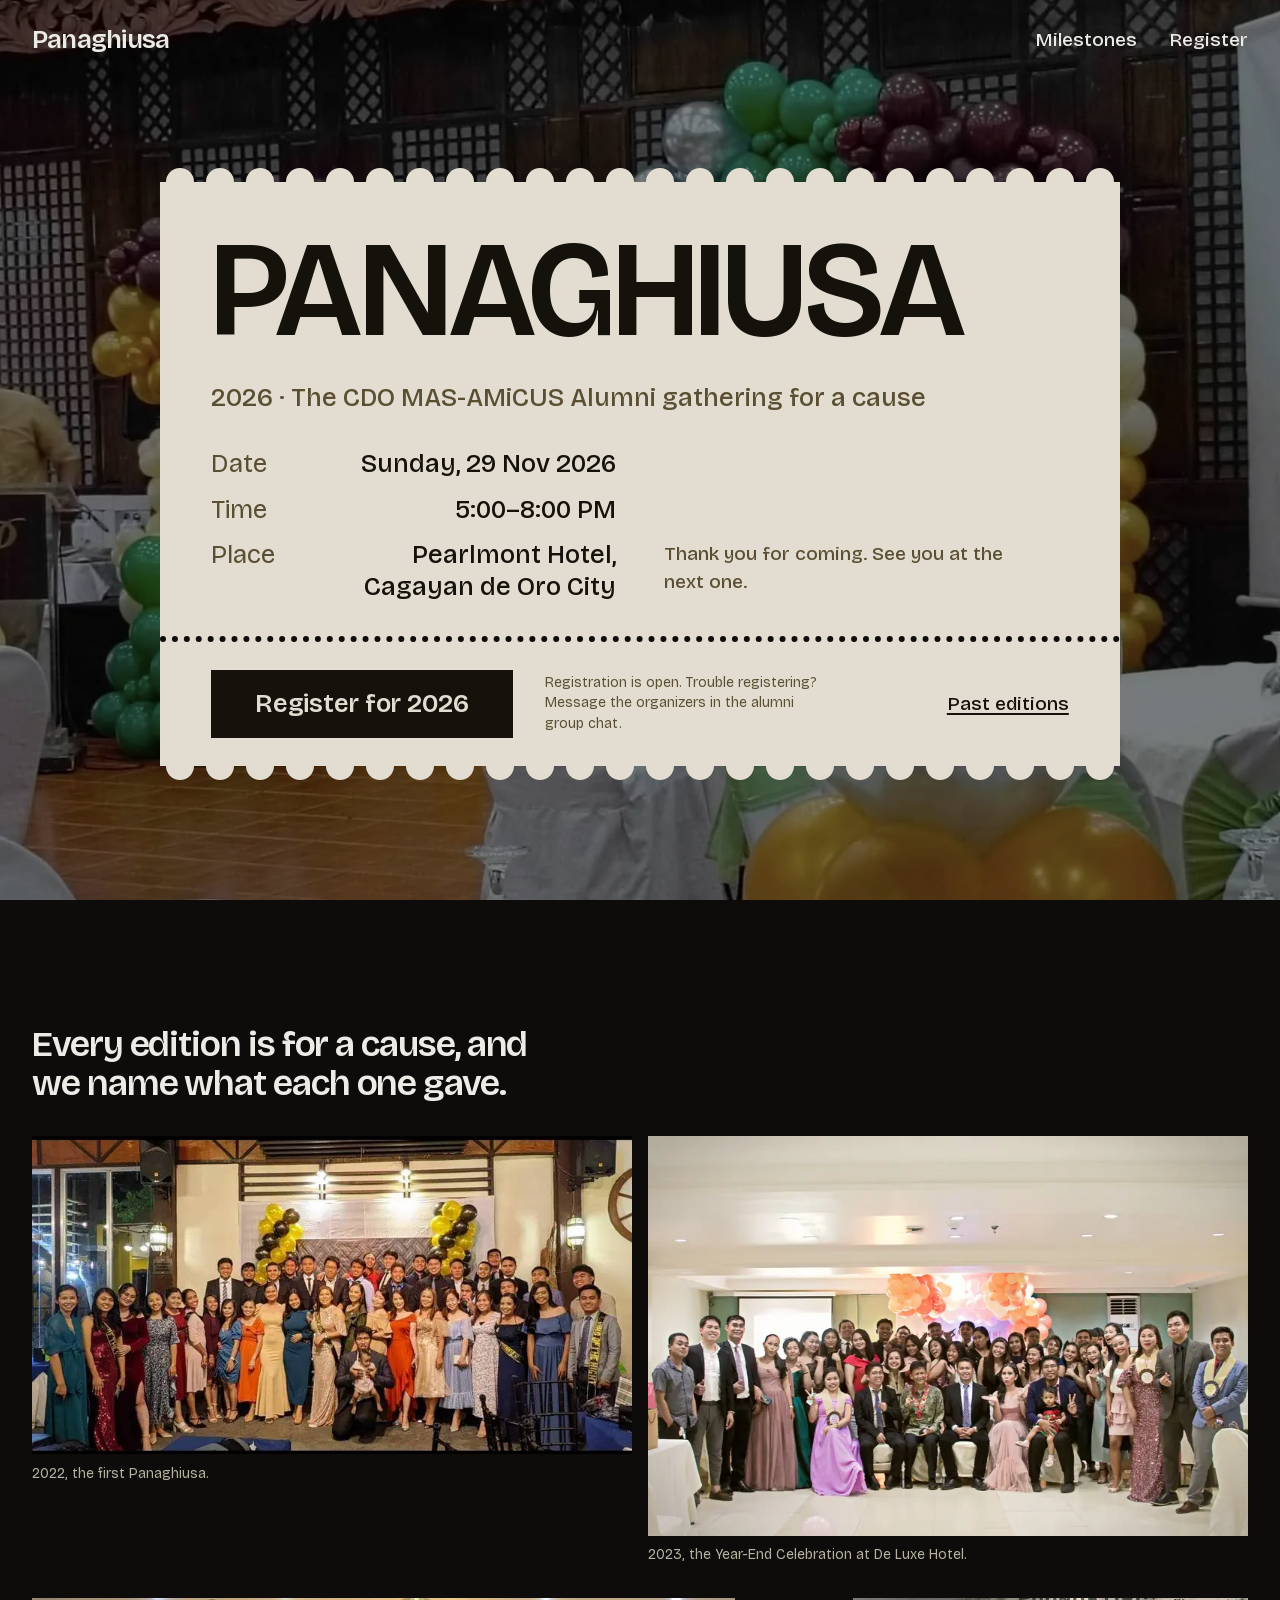
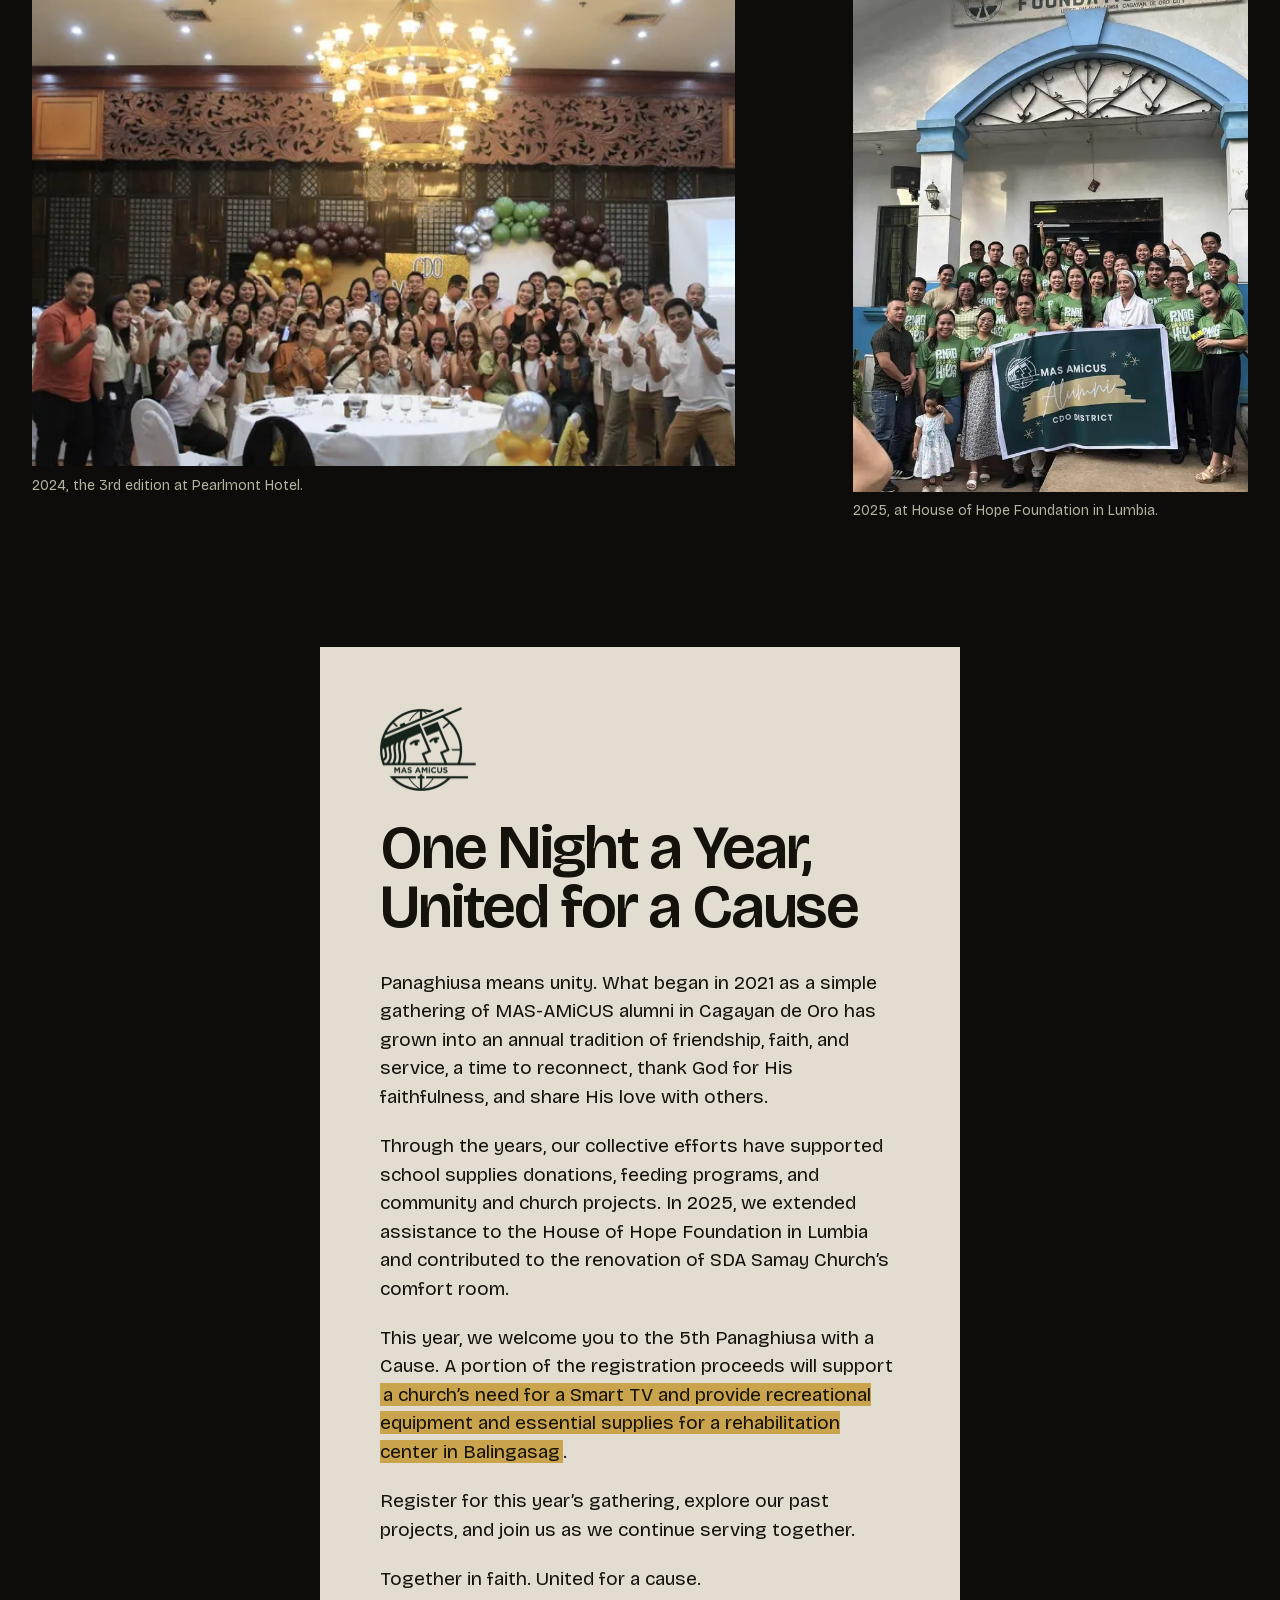
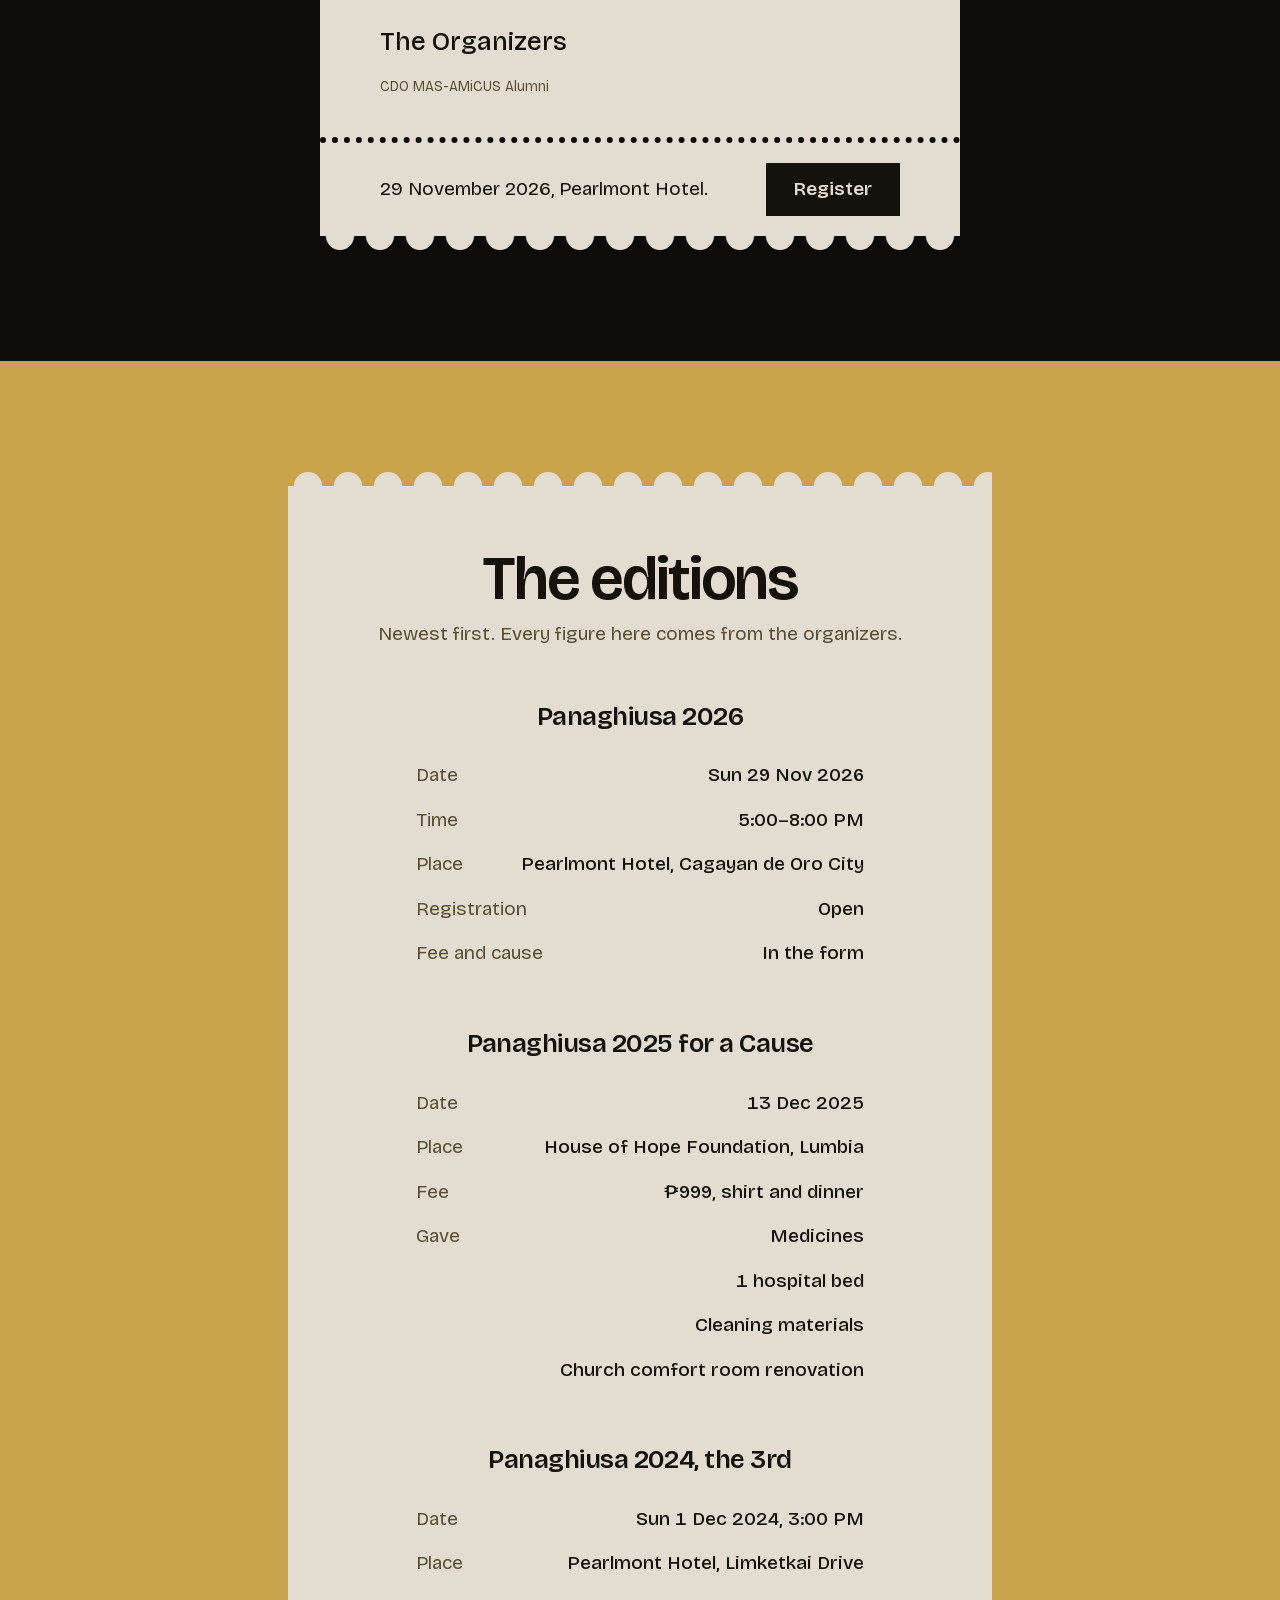
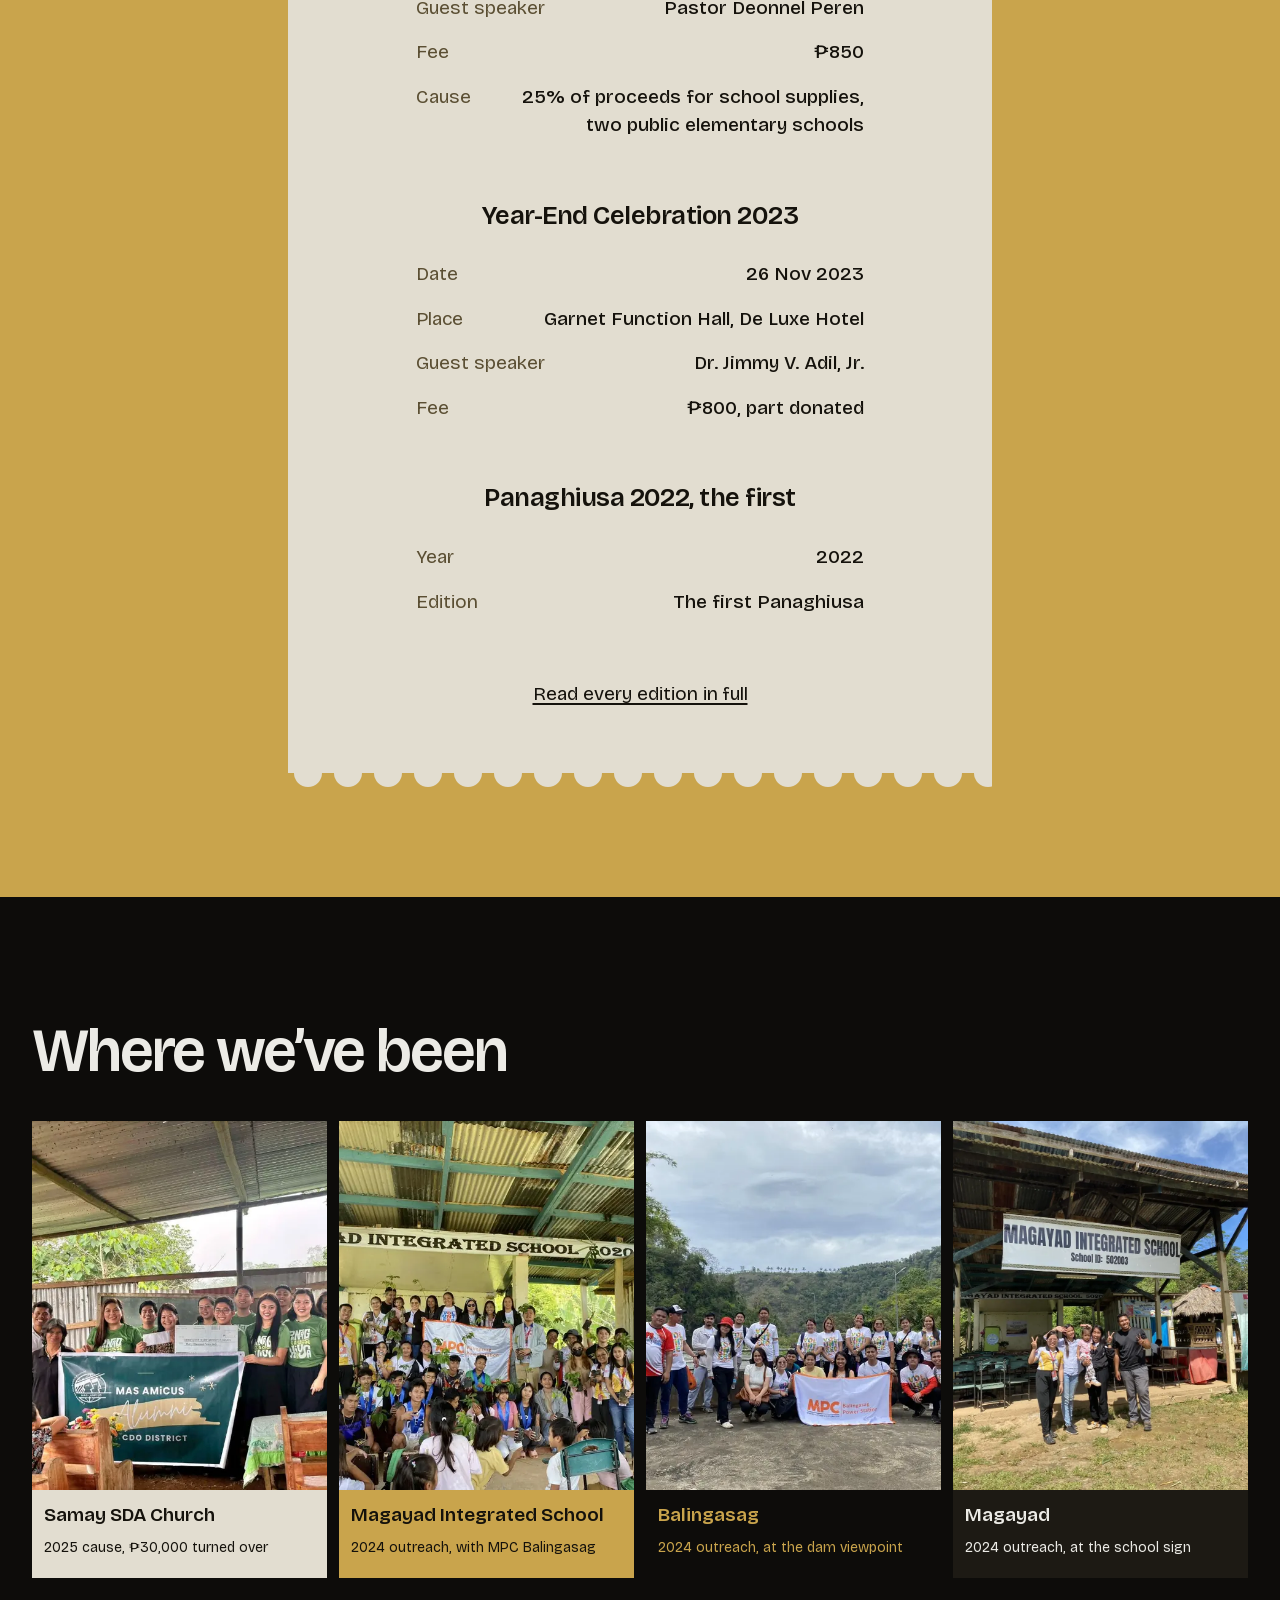
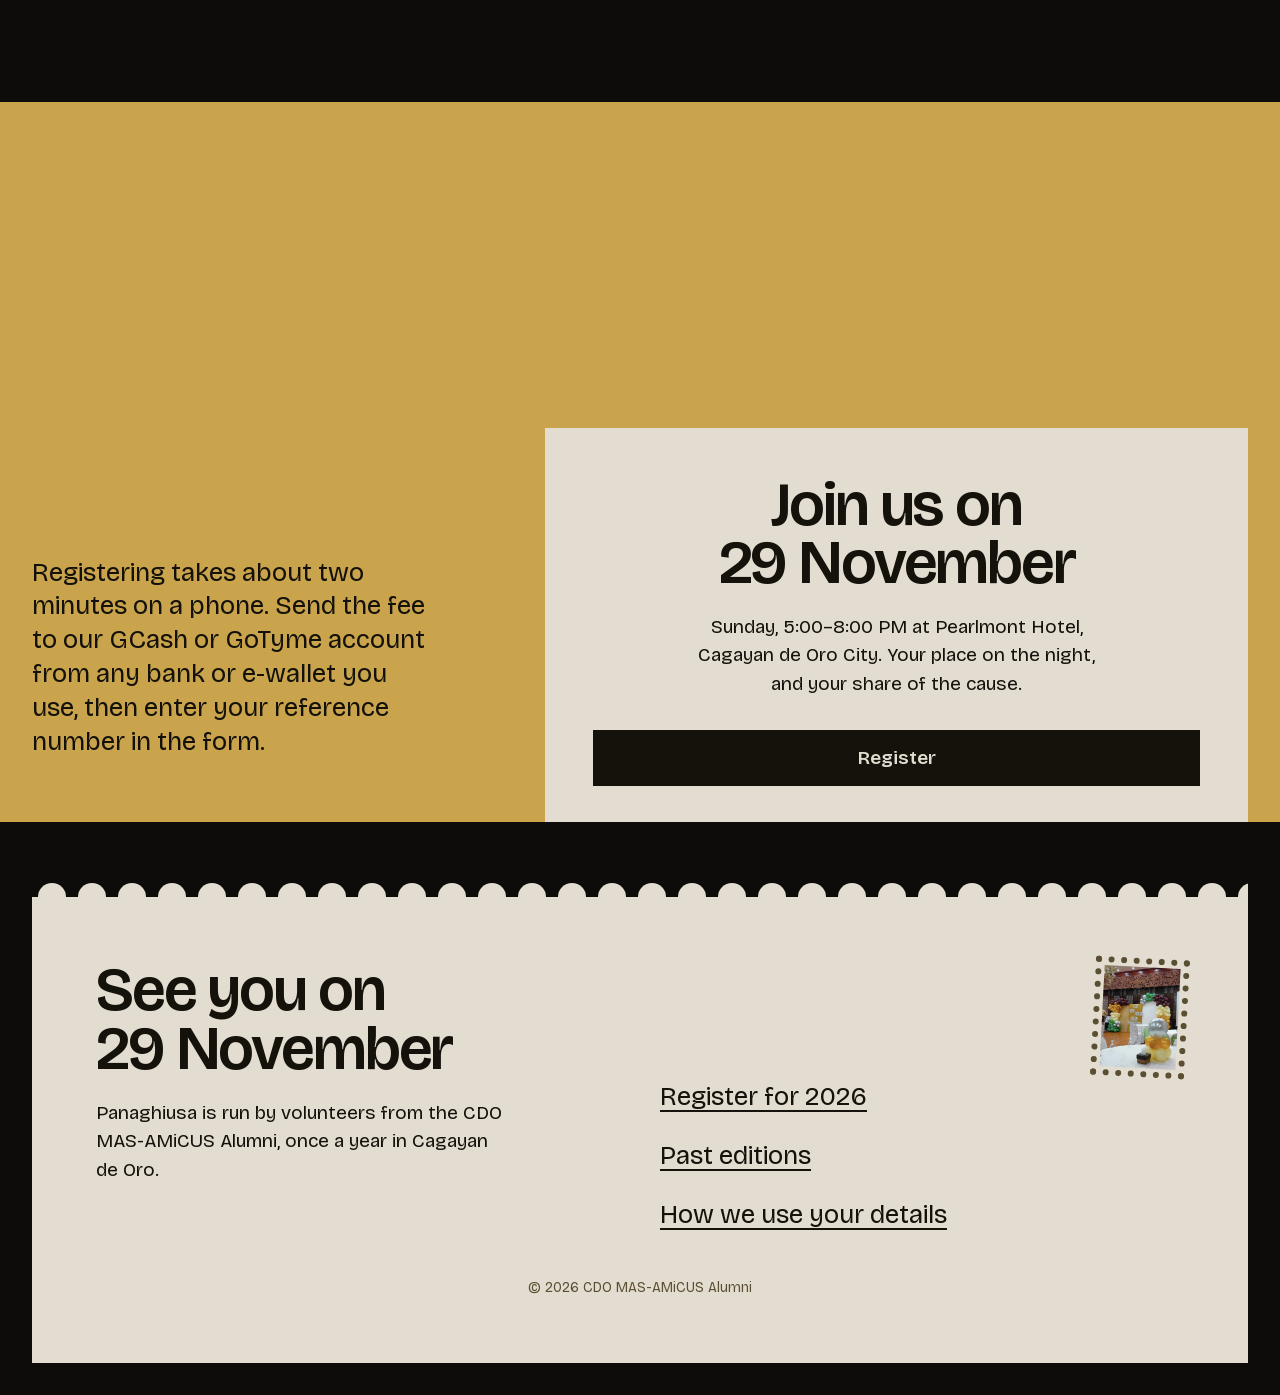
==== commit 03707c32: "Rewrite home letter for 2026 Panaghiusa event, updating the title to "One Night a Year, United for a" ====
--- a/index.html
+++ b/index.html
@@ -226,26 +226,33 @@
             loading="lazy"
             decoding="async"
             alt="MAS AMiCUS logo">
-          <h2 id="about-title">One night a year, for a cause</h2>
+          <!-- Source: owner, 2026-11-05 (this letter's text verbatim, including the 2021 start and the 2026 cause). -->
+          <h2 id="about-title">One Night a Year, United for a Cause</h2>
           <p>
-            Panaghiusa means unity. Once a year, near the end of the year, the
-            CDO MAS-AMiCUS Alumni come back together in Cagayan de Oro:
-            batchmates, their families and their kids.
+            Panaghiusa means unity. What began in 2021 as a simple gathering of
+            MAS-AMiCUS alumni in Cagayan de Oro has grown into an annual
+            tradition of friendship, faith, and service, a time to reconnect,
+            thank God for His faithfulness, and share His love with others.
           </p>
           <p>
-            Every edition now raises something for a named beneficiary. Your
-            registration covers your place on the night, and part of it goes to
-            the cause.
+            Through the years, our collective efforts have supported school
+            supplies donations, feeding programs, and community and church
+            projects. In 2025, we extended assistance to the House of Hope
+            Foundation in Lumbia and contributed to the renovation of SDA Samay
+            Church’s comfort room.
           </p>
           <p>
-            In 2025 that was House of Hope Foundation in Lumbia:
-            <mark>medicines, a hospital bed and cleaning materials</mark>, plus
-            the renovation of a church comfort room.
+            This year, we welcome you to the 5th Panaghiusa with a Cause. A
+            portion of the registration proceeds will support
+            <mark>a church’s need for a Smart TV and provide recreational
+            equipment and essential supplies for a rehabilitation center in
+            Balingasag</mark>.
           </p>
           <p>
-            We say what each edition gave, and we only print numbers the
-            organizers can stand behind.
-          </p>
+            Register for this year’s gathering, explore our past projects, and
+            join us as we continue serving together.
+          </p>
+          <p>Together in faith. United for a cause.</p>
           <p class="letter__sign">The Organizers</p>
           <p class="letter__role">CDO MAS-AMiCUS Alumni</p>
           <div class="letter__stub">
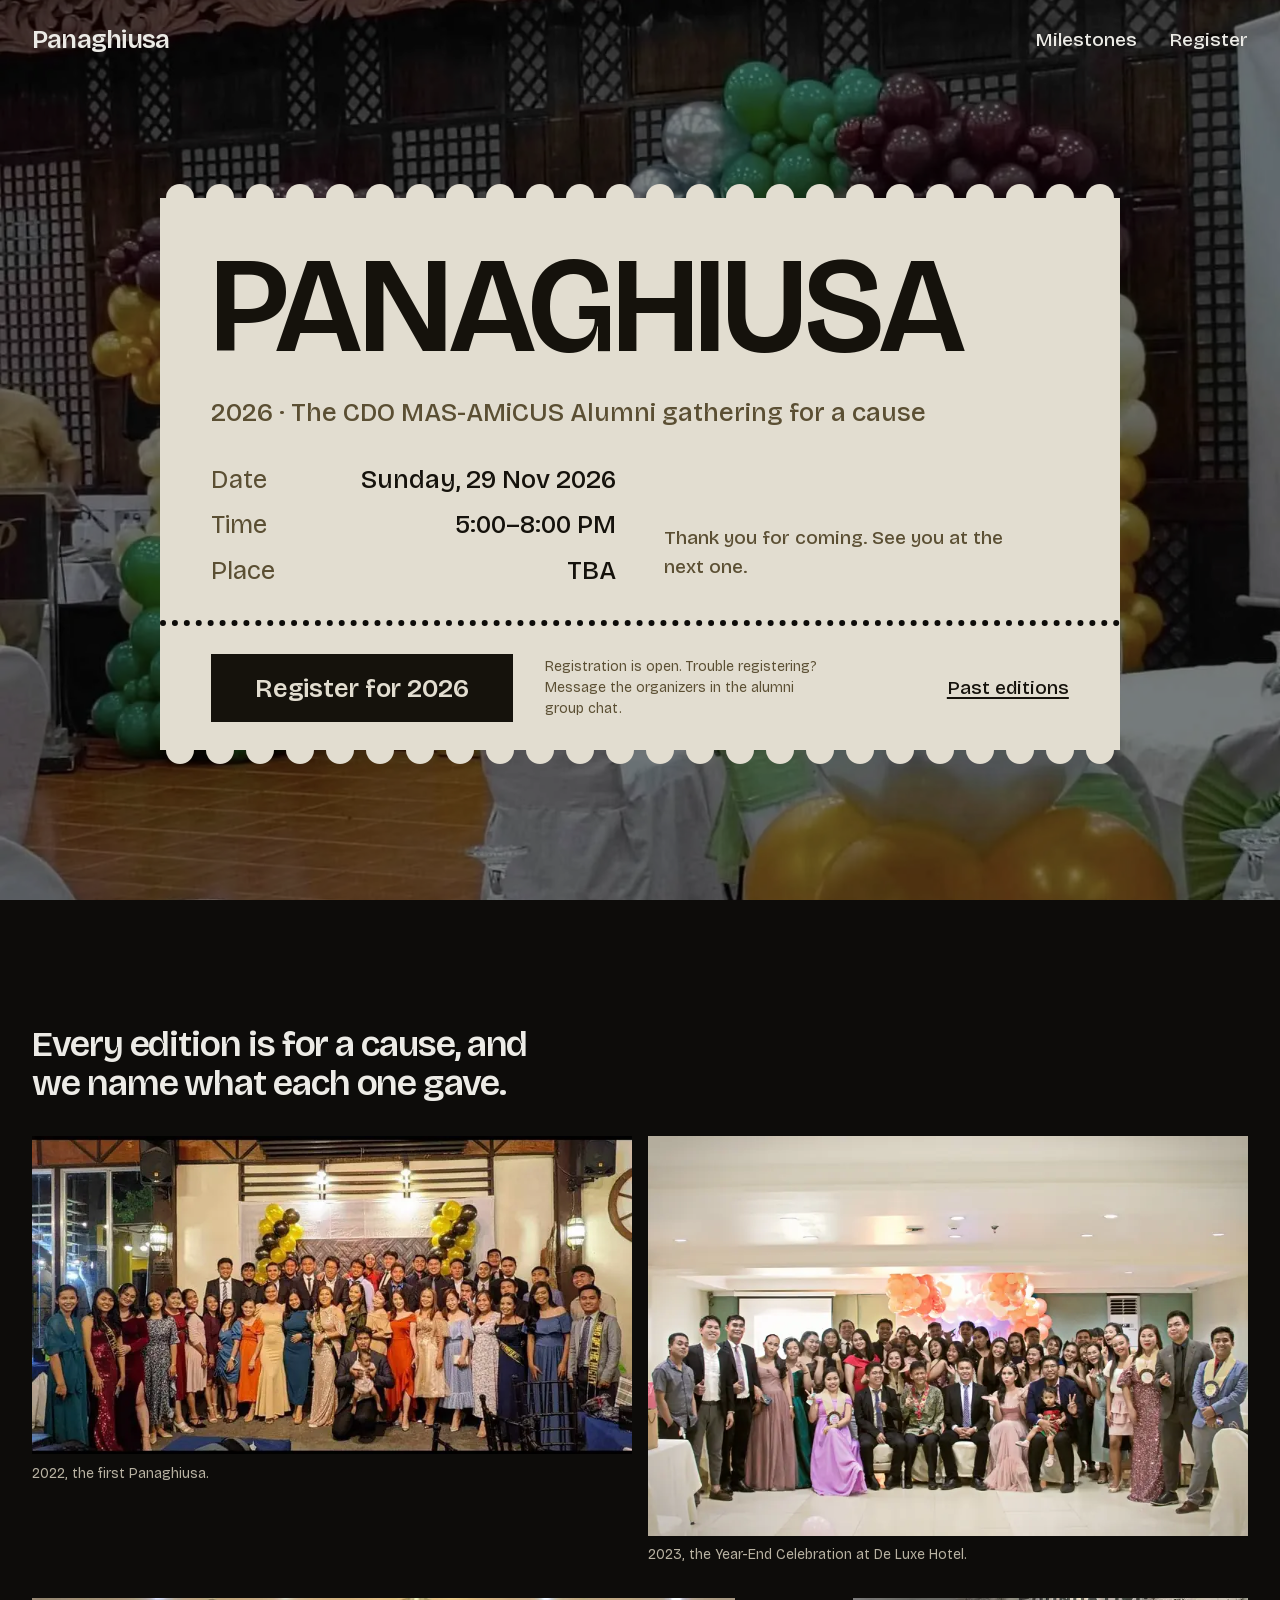
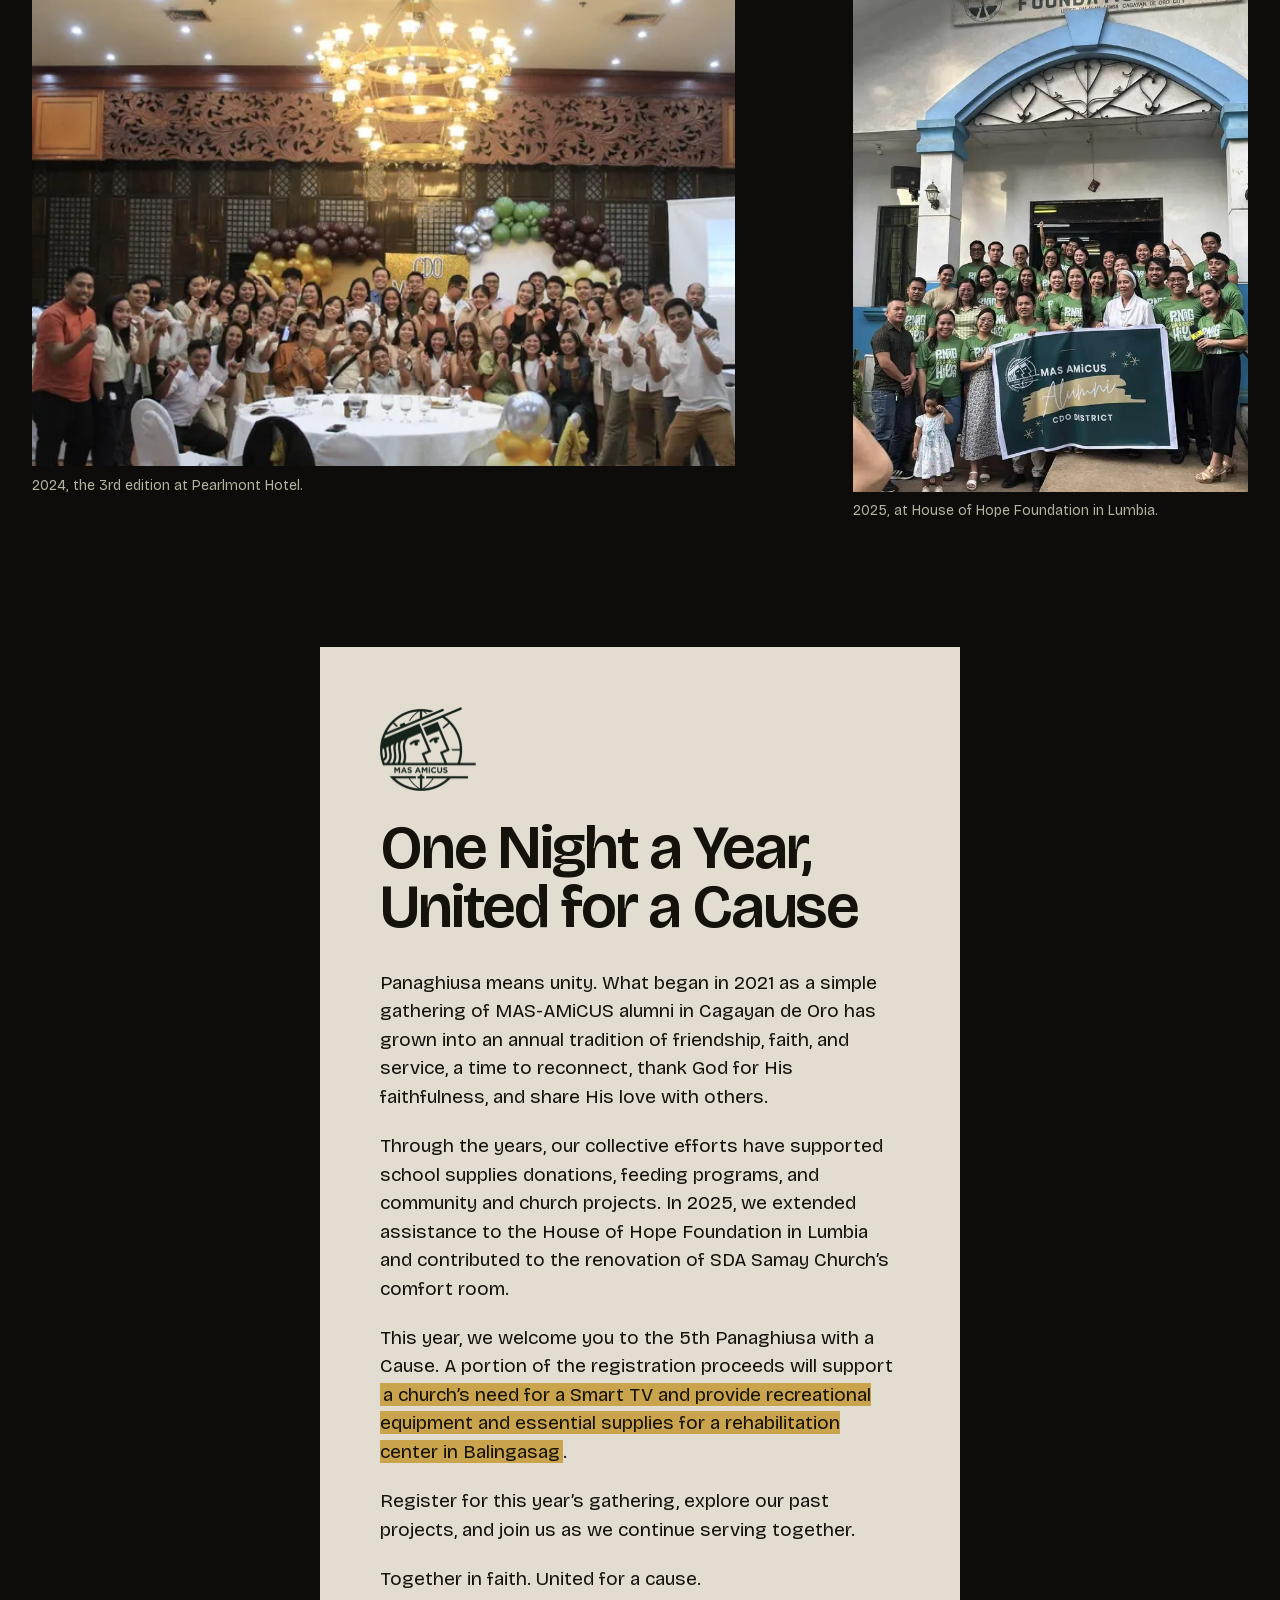
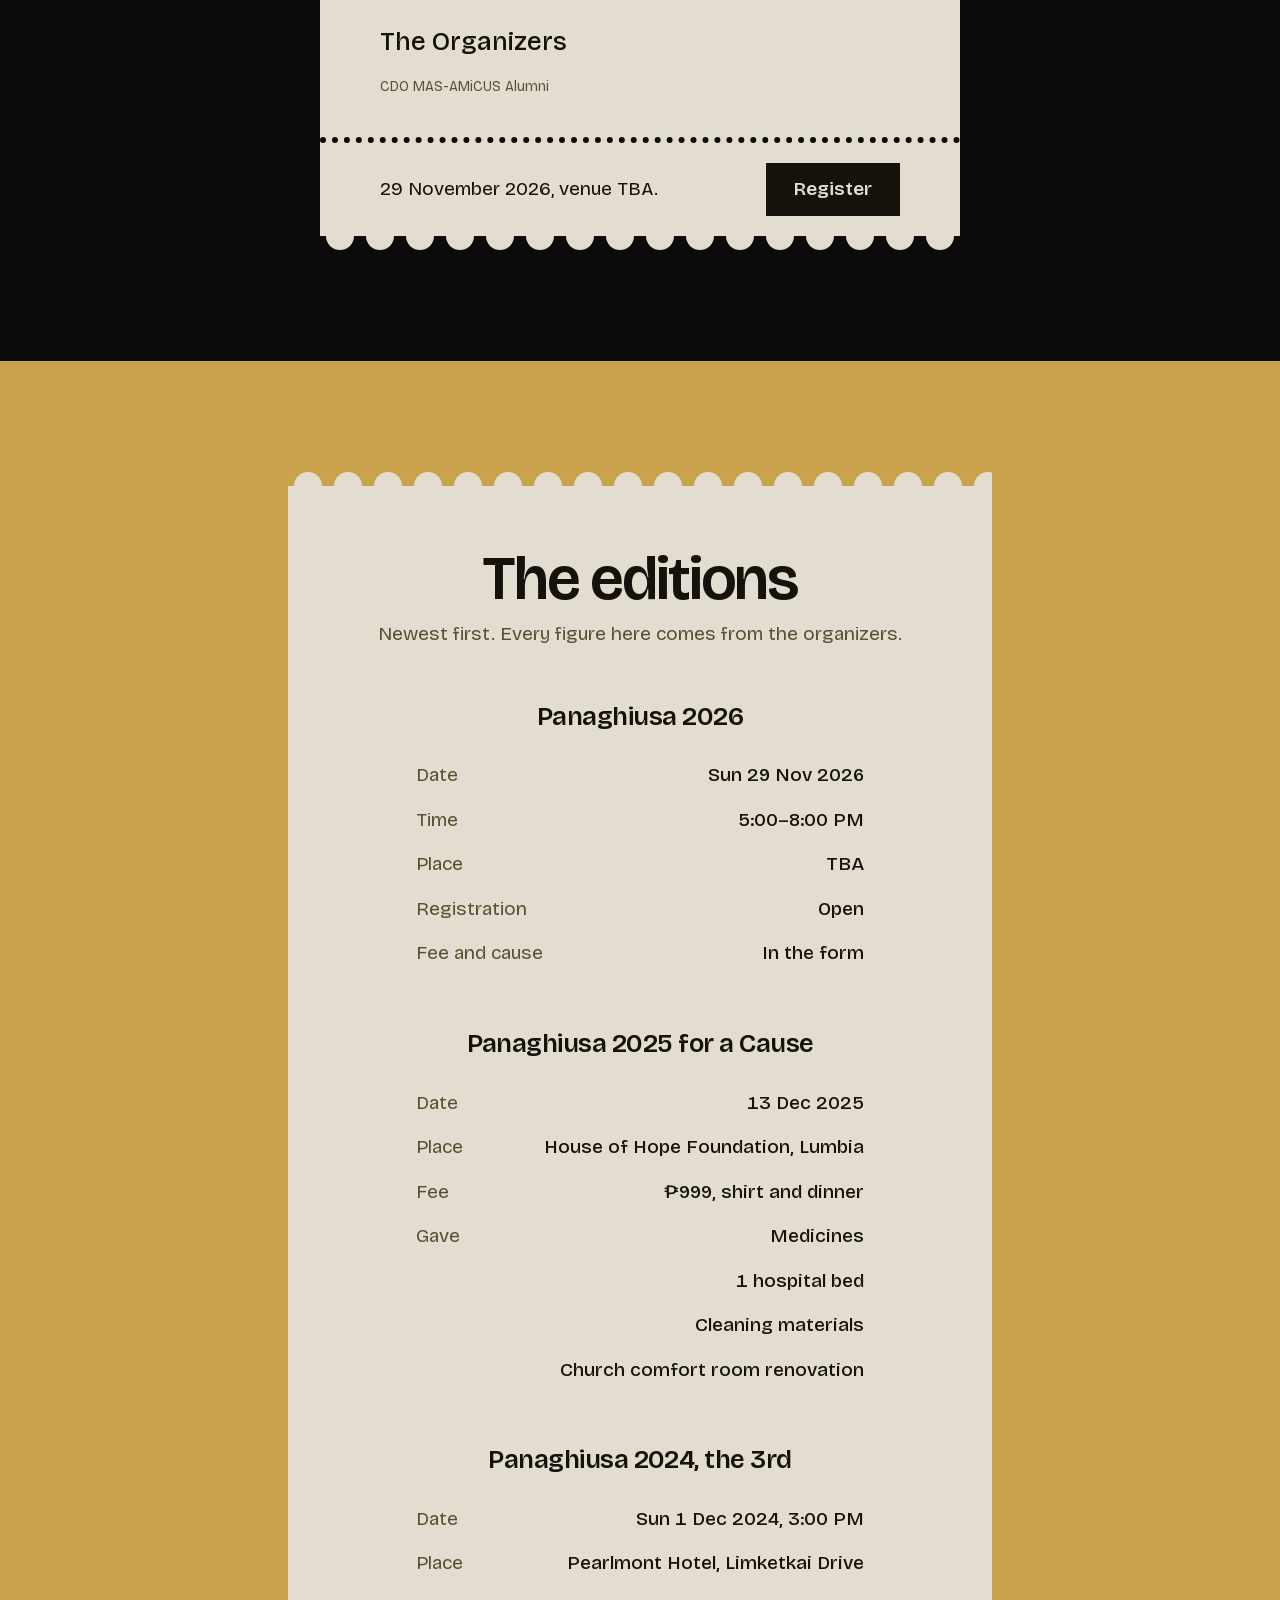
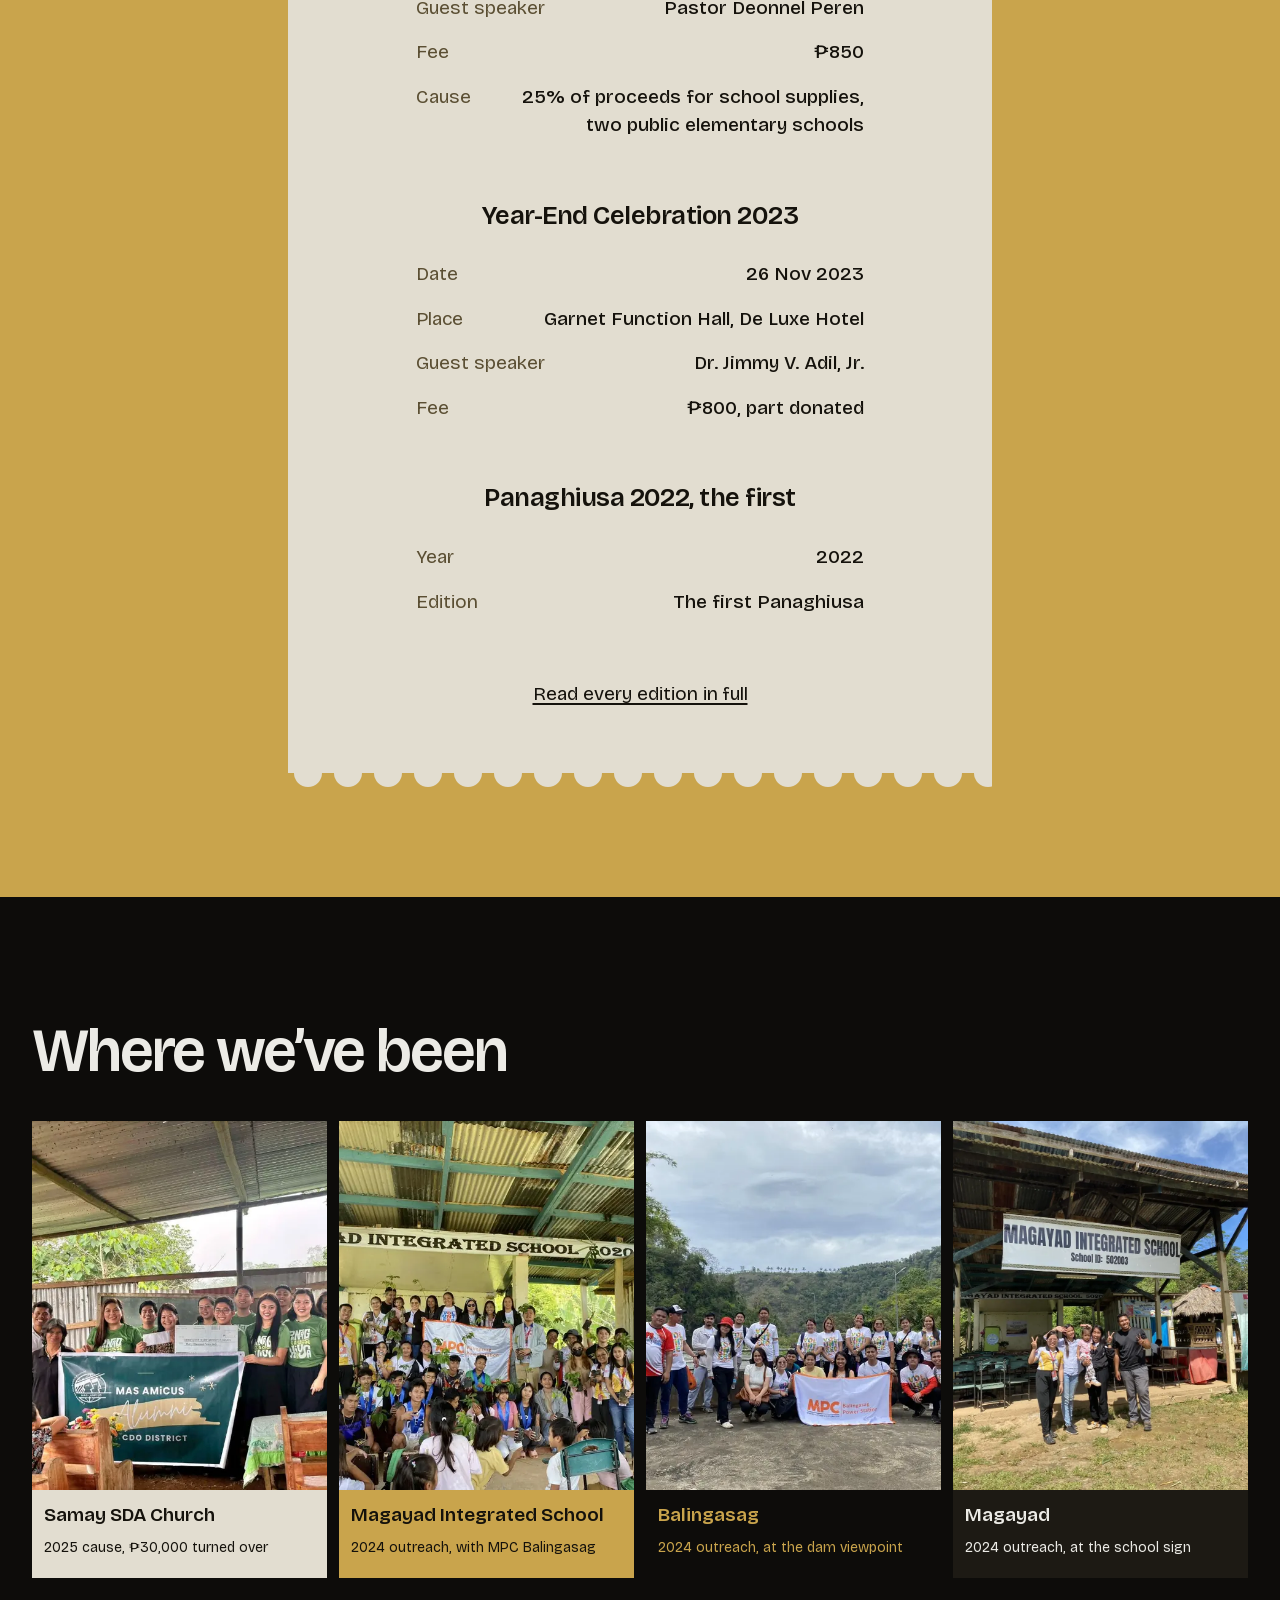
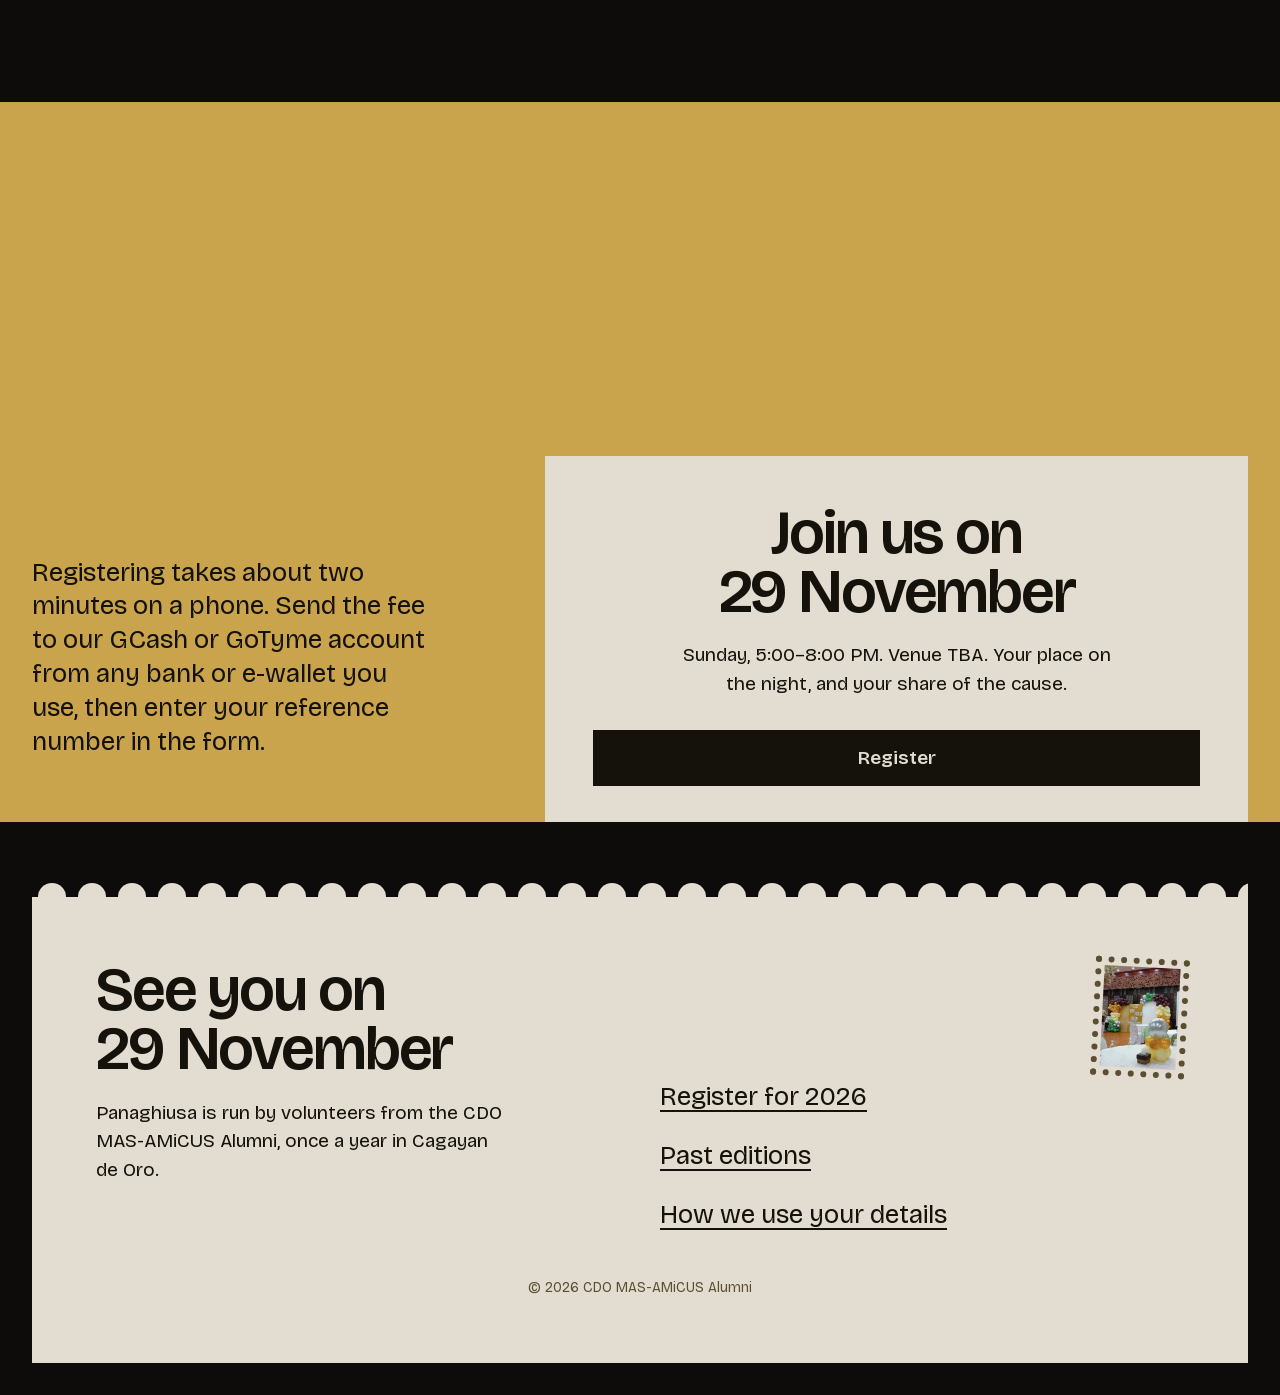
==== commit c89dea23: "Update event details for Panaghiusa 2026, changing venue references to "TBA" across all relevant fil" ====
--- a/index.html
+++ b/index.html
@@ -3,30 +3,30 @@
   <head>
     <meta charset="utf-8">
     <meta name="viewport" content="width=device-width, initial-scale=1">
-    <title>Panaghiusa 2026 · 29 Nov, Pearlmont Hotel, CDO</title>
+    <title>Panaghiusa 2026 · 29 Nov, venue TBA</title>
     <meta
       name="description"
-      content="Panaghiusa 2026, the CDO MAS-AMiCUS Alumni gathering for a cause: Sunday 29 November, 5:00–8:00 PM, Pearlmont Hotel, Cagayan de Oro City.">
+      content="Panaghiusa 2026, the CDO MAS-AMiCUS Alumni gathering for a cause: Sunday 29 November, 5:00–8:00 PM. Venue TBA.">
     <meta property="og:title" content="Panaghiusa 2026">
     <meta
       property="og:description"
-      content="Sunday 29 Nov 2026, 5:00–8:00 PM, Pearlmont Hotel, Cagayan de Oro City. Registration is open.">
+      content="Sunday 29 Nov 2026, 5:00–8:00 PM. Venue TBA. Registration is open.">
     <meta property="og:type" content="website">
     <meta property="og:site_name" content="Panaghiusa">
     <meta property="og:url" content="https://panaghiusa.info/">
     <meta name="theme-color" content="#0d0c0a">
     <meta
       property="og:image"
-      content="https://panaghiusa.info/assets/img/og/panaghiusa-2026.jpg?v=4">
+      content="https://panaghiusa.info/assets/img/og/panaghiusa-2026.jpg?v=5">
     <meta property="og:image:width" content="1200">
     <meta property="og:image:height" content="630">
     <meta
       property="og:image:alt"
-      content="Panaghiusa 2026: Sunday, 29 November 2026, 5:00–8:00 PM, Pearlmont Hotel, Cagayan de Oro City. Registration is open.">
+      content="Panaghiusa 2026: Sunday, 29 November 2026, 5:00–8:00 PM. Venue TBA. Registration is open.">
     <meta name="twitter:card" content="summary_large_image">
     <meta
       name="twitter:image"
-      content="https://panaghiusa.info/assets/img/og/panaghiusa-2026.jpg?v=4">
+      content="https://panaghiusa.info/assets/img/og/panaghiusa-2026.jpg?v=5">
     <link rel="icon" href="favicon.ico" sizes="48x48">
     <link rel="apple-touch-icon" href="assets/icons/apple-touch-icon.png">
     <link
@@ -36,7 +36,7 @@
       type="font/woff2"
       crossorigin>
     <link rel="stylesheet" href="assets/css/site.css?v=24">
-    <script src="assets/js/site.js?v=9" defer></script>
+    <script src="assets/js/site.js?v=10" defer></script>
   </head>
   <body>
     <a class="skip" href="#main">Skip to content</a>
@@ -65,7 +65,7 @@
             height="2048"
             alt=""
             fetchpriority="high">
-          <!-- Source: owner, 2026-11-04 (date, time, venue). TODO(owner): cause and fee. -->
+          <!-- Source: owner, 2026-11-04 (date and time). Venue set to TBA by the owner, 2026-11-06. TODO(owner): venue, cause and fee. -->
           <article class="card paper paper--scallop-both">
             <h1 class="card__title" id="title">Panaghiusa</h1>
             <p class="card__sub">
@@ -86,7 +86,7 @@
                 </div>
                 <div class="sheet__row">
                   <dt>Place</dt>
-                  <dd>Pearlmont Hotel, Cagayan de Oro&nbsp;City</dd>
+                  <dd>TBA</dd>
                 </div>
               </dl>
               <div
@@ -256,7 +256,7 @@
           <p class="letter__sign">The Organizers</p>
           <p class="letter__role">CDO MAS-AMiCUS Alumni</p>
           <div class="letter__stub">
-            <span>29 November 2026, Pearlmont Hotel.</span>
+            <span>29 November 2026, venue TBA.</span>
             <a class="button button--ink" href="register.html">Register</a>
           </div>
         </article>
@@ -282,7 +282,7 @@
               </div>
               <div class="sheet__row">
                 <dt>Place</dt>
-                <dd>Pearlmont Hotel, Cagayan de Oro City</dd>
+                <dd>TBA</dd>
               </div>
               <div class="sheet__row">
                 <dt>Registration</dt>
@@ -499,7 +499,7 @@
         <article class="reply" data-reveal="1">
           <h2 id="reply-title">Join us on 29 November</h2>
           <p>
-            Sunday, 5:00–8:00 PM at Pearlmont Hotel, Cagayan de Oro City. Your
+            Sunday, 5:00–8:00 PM. Venue TBA. Your
             place on the night, and your share of the cause.
           </p>
           <a class="button button--ink" href="register.html">Register</a>
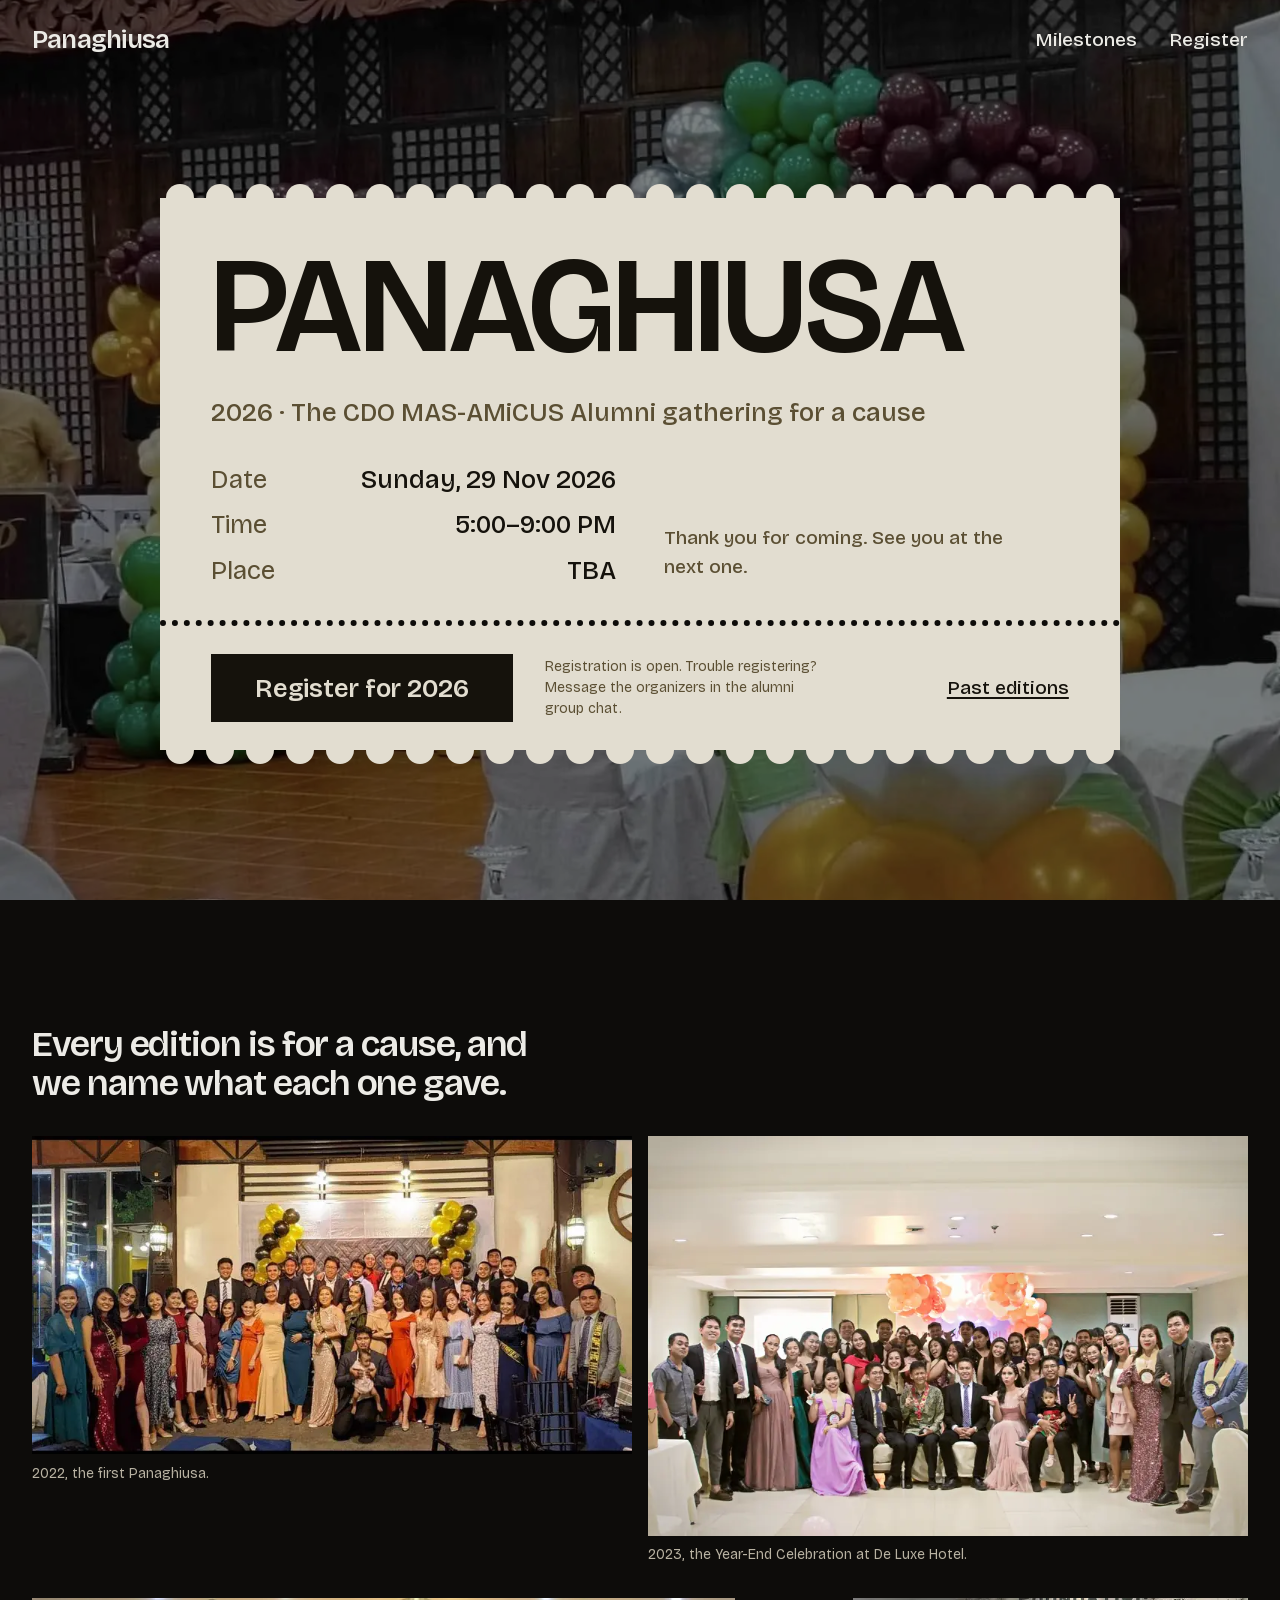
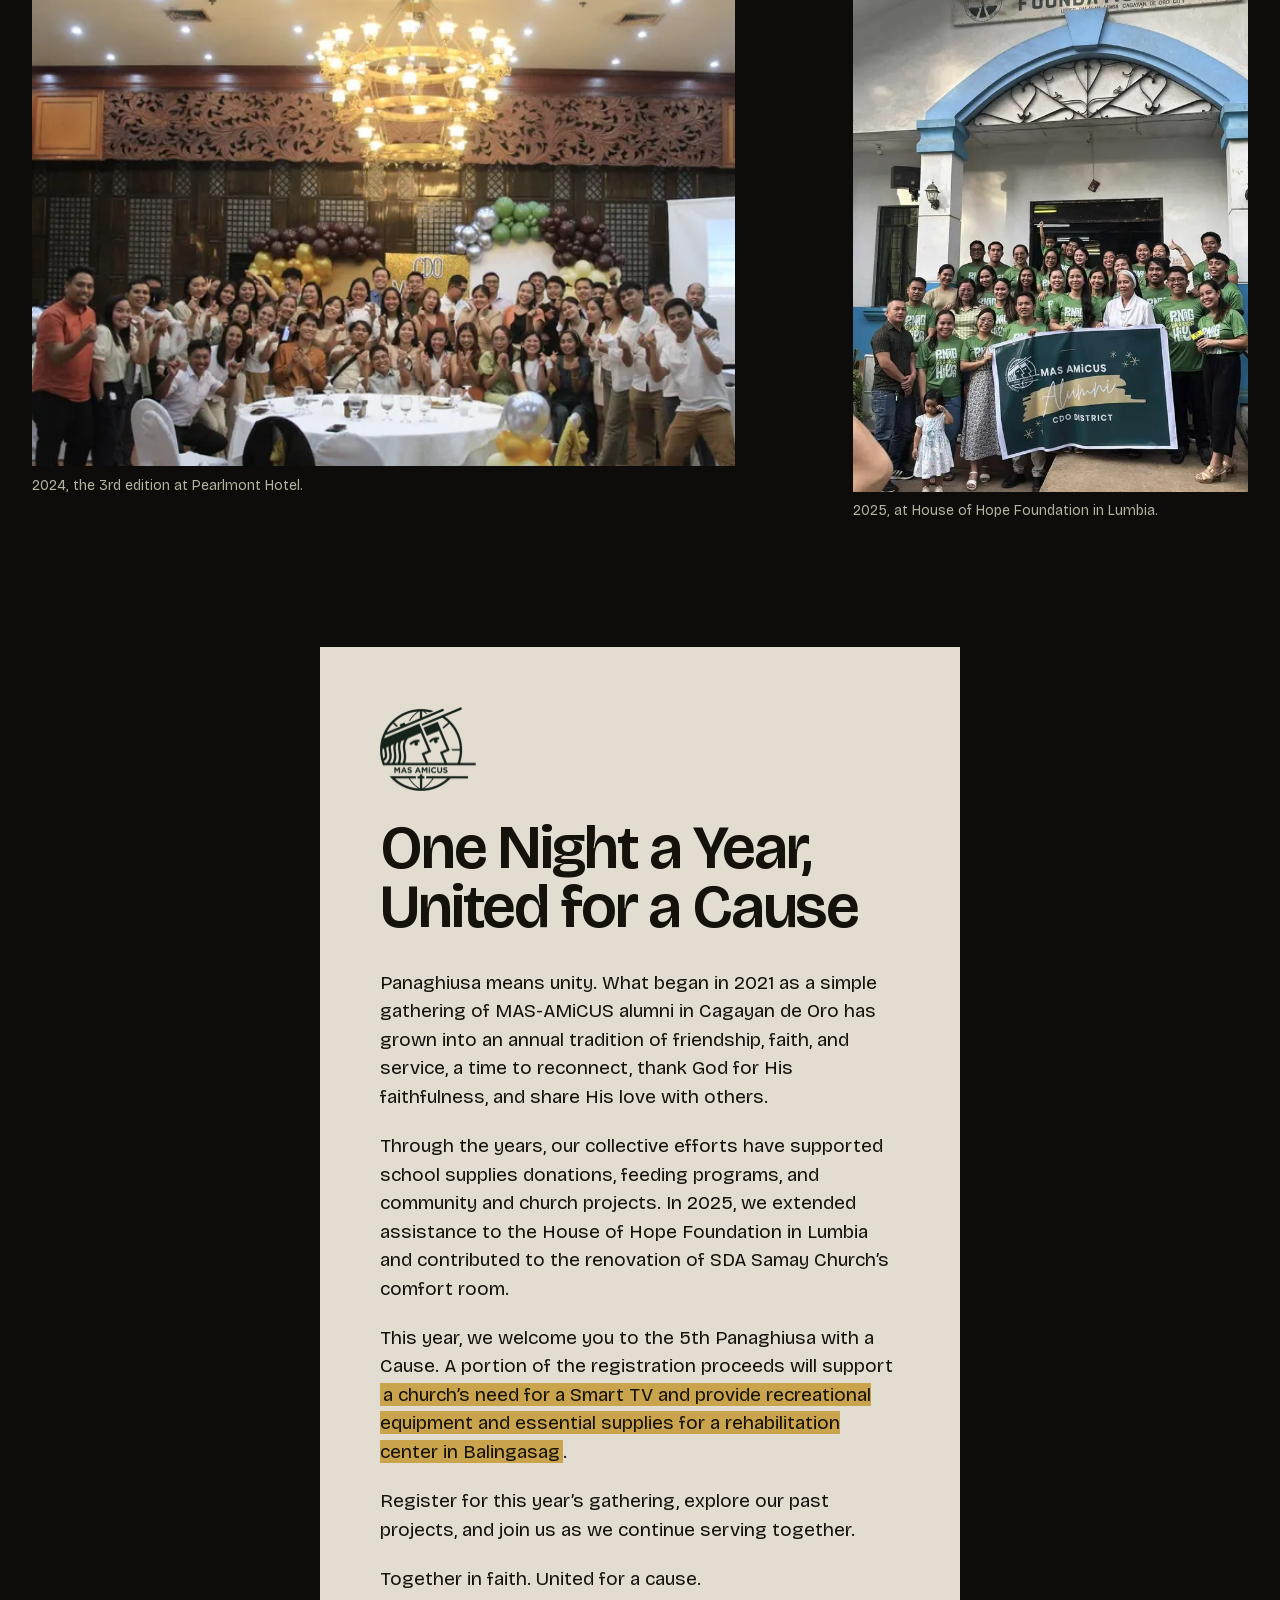
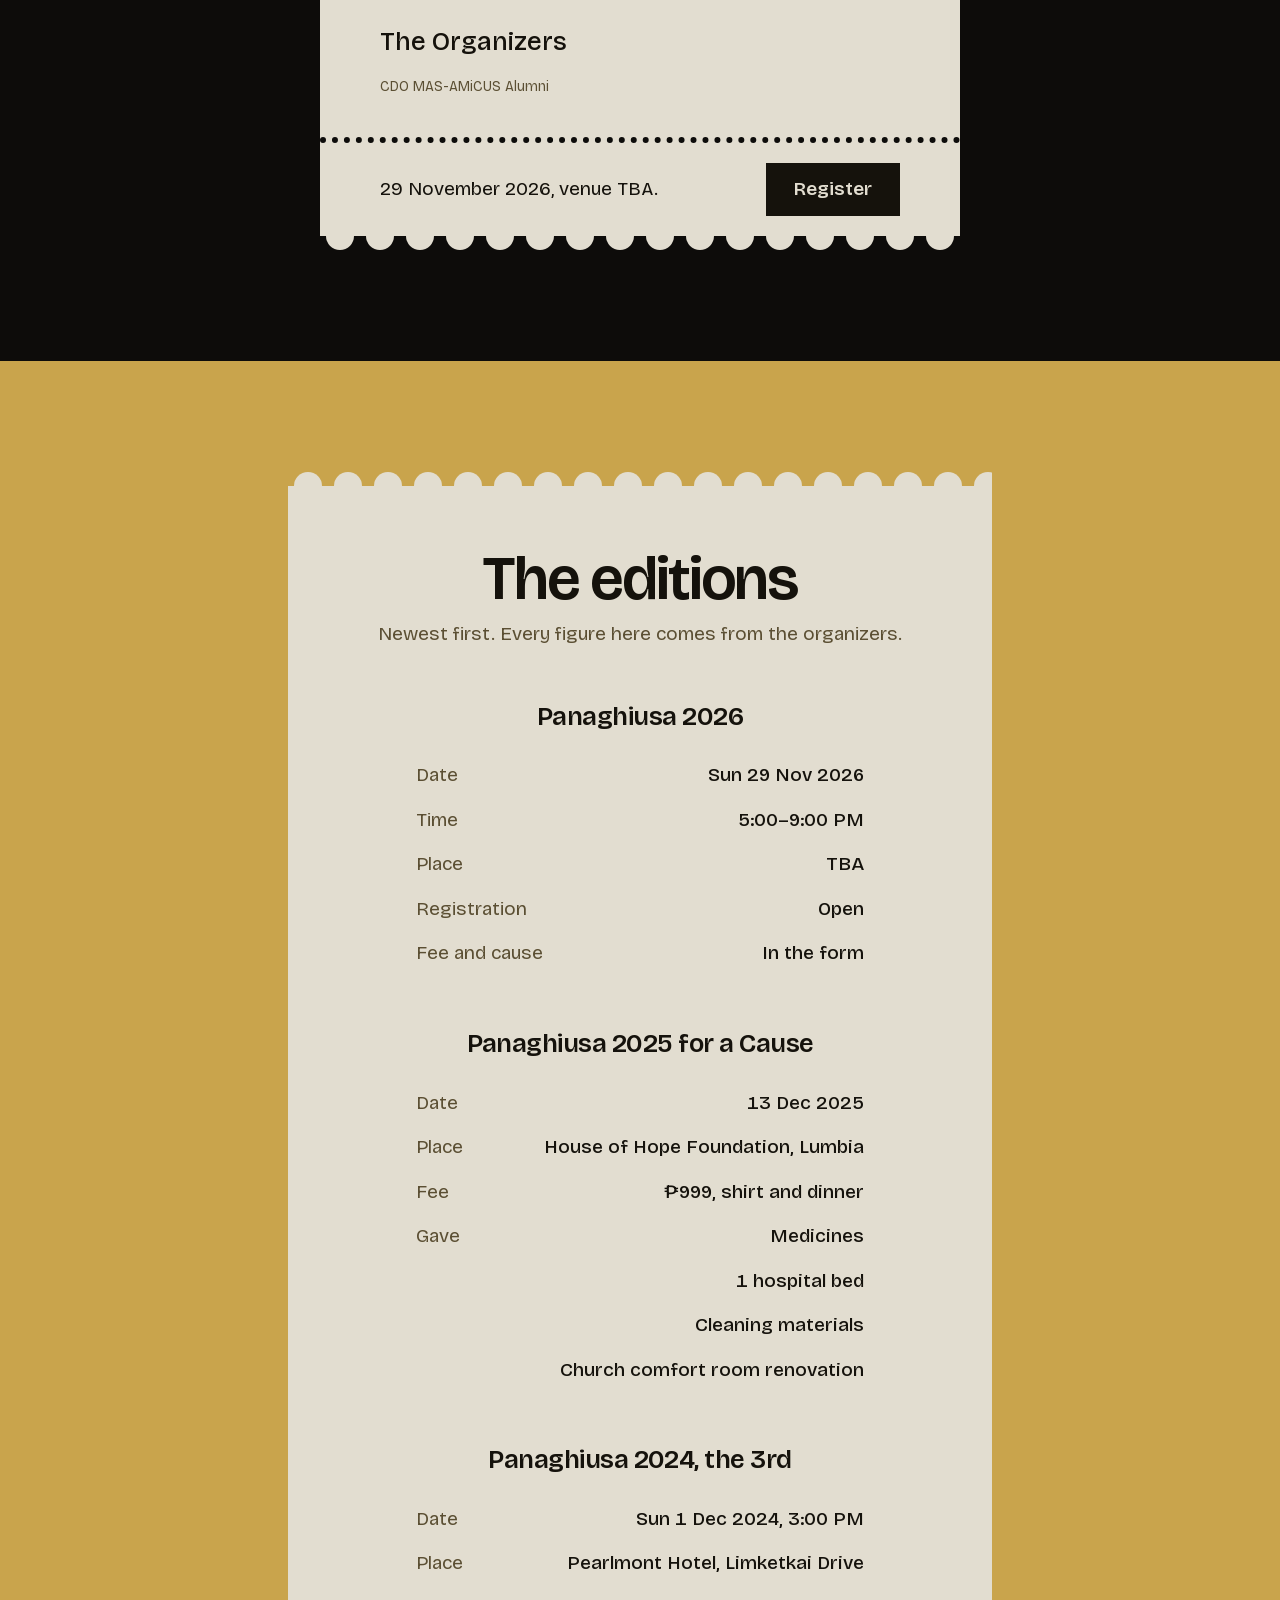
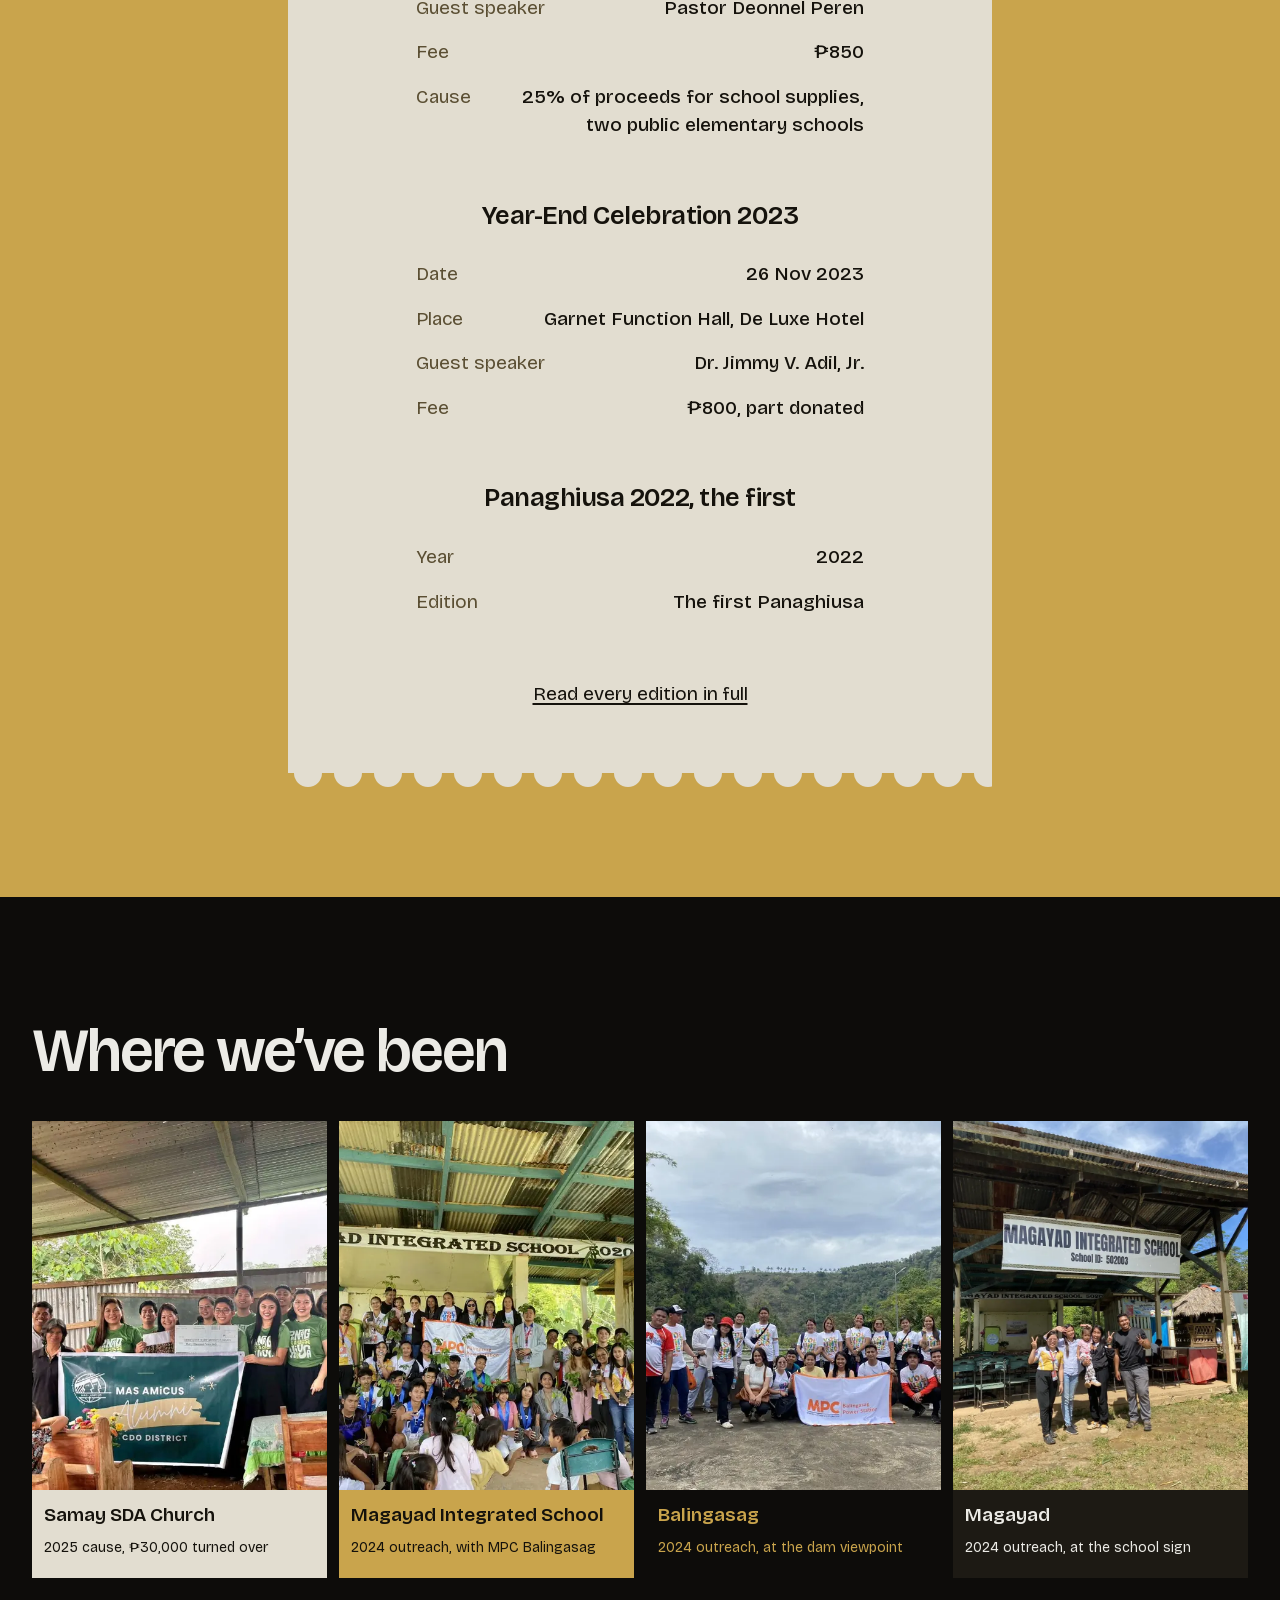
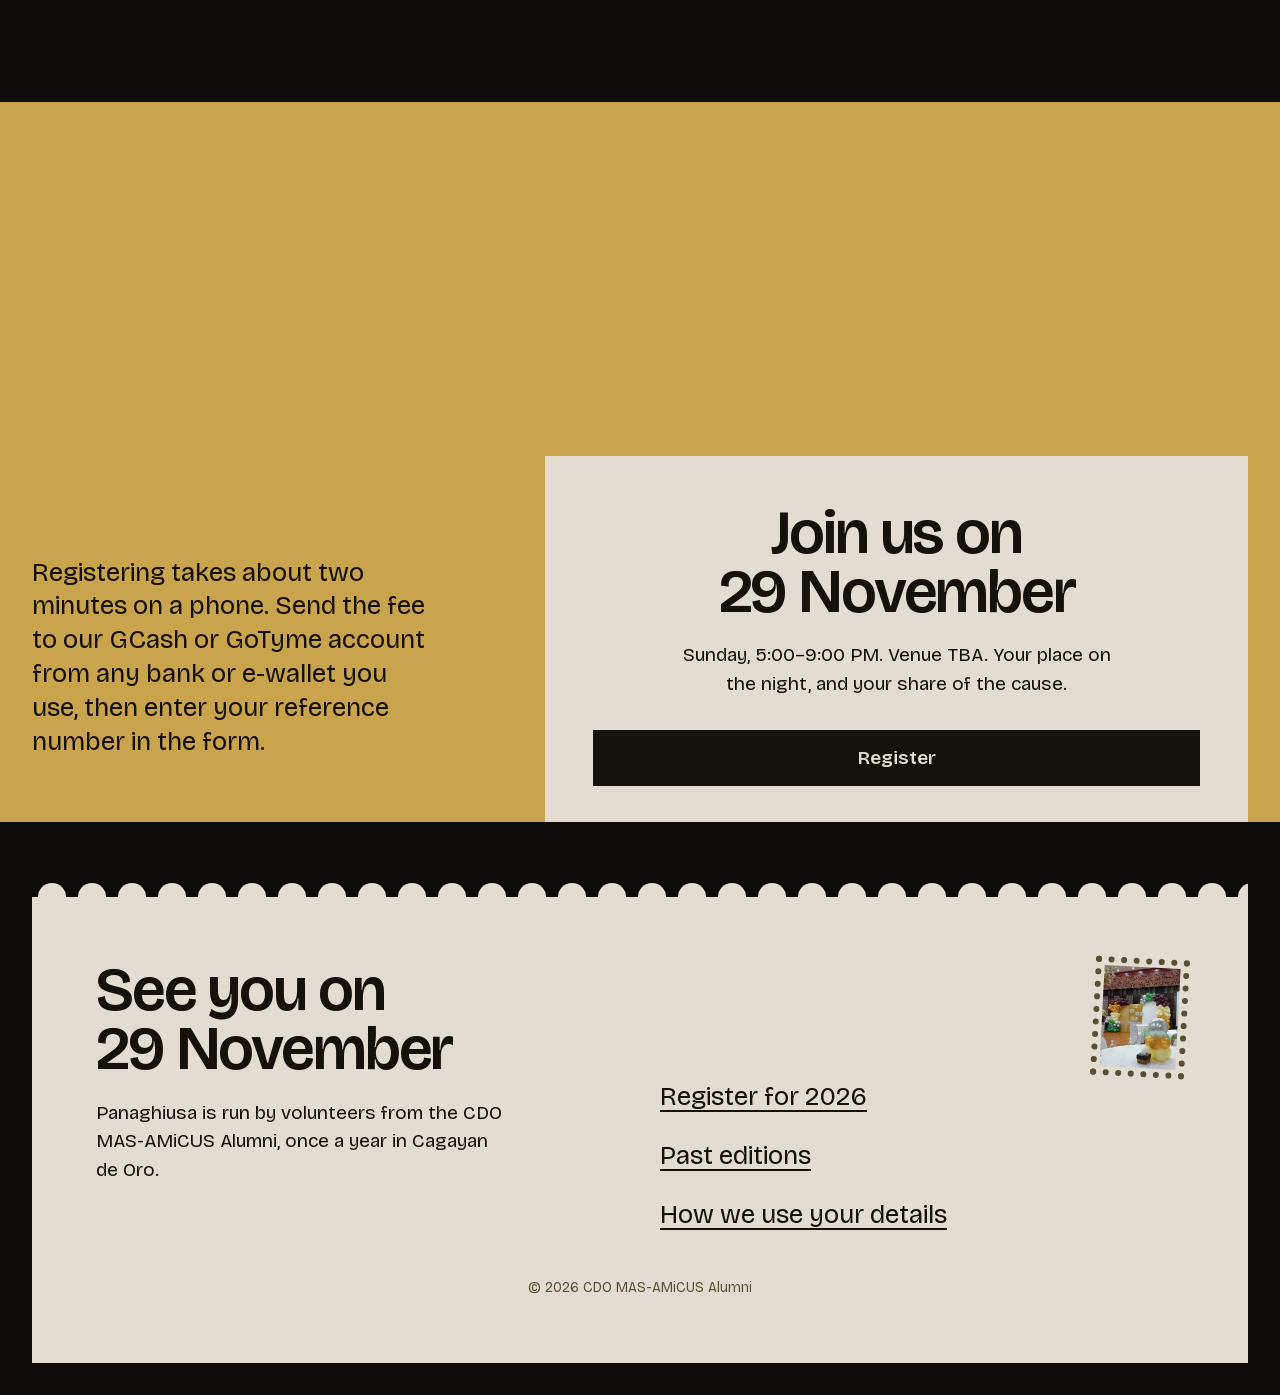
==== commit 8e912e63: "Update event timing for Panaghiusa 2026 to reflect a new end time of 9:00 PM across all relevant fil" ====
--- a/index.html
+++ b/index.html
@@ -6,27 +6,27 @@
     <title>Panaghiusa 2026 · 29 Nov, venue TBA</title>
     <meta
       name="description"
-      content="Panaghiusa 2026, the CDO MAS-AMiCUS Alumni gathering for a cause: Sunday 29 November, 5:00–8:00 PM. Venue TBA.">
+      content="Panaghiusa 2026, the CDO MAS-AMiCUS Alumni gathering for a cause: Sunday 29 November, 5:00–9:00 PM. Venue TBA.">
     <meta property="og:title" content="Panaghiusa 2026">
     <meta
       property="og:description"
-      content="Sunday 29 Nov 2026, 5:00–8:00 PM. Venue TBA. Registration is open.">
+      content="Sunday 29 Nov 2026, 5:00–9:00 PM. Venue TBA. Registration is open.">
     <meta property="og:type" content="website">
     <meta property="og:site_name" content="Panaghiusa">
     <meta property="og:url" content="https://panaghiusa.info/">
     <meta name="theme-color" content="#0d0c0a">
     <meta
       property="og:image"
-      content="https://panaghiusa.info/assets/img/og/panaghiusa-2026.jpg?v=5">
+      content="https://panaghiusa.info/assets/img/og/panaghiusa-2026.jpg?v=6">
     <meta property="og:image:width" content="1200">
     <meta property="og:image:height" content="630">
     <meta
       property="og:image:alt"
-      content="Panaghiusa 2026: Sunday, 29 November 2026, 5:00–8:00 PM. Venue TBA. Registration is open.">
+      content="Panaghiusa 2026: Sunday, 29 November 2026, 5:00–9:00 PM. Venue TBA. Registration is open.">
     <meta name="twitter:card" content="summary_large_image">
     <meta
       name="twitter:image"
-      content="https://panaghiusa.info/assets/img/og/panaghiusa-2026.jpg?v=5">
+      content="https://panaghiusa.info/assets/img/og/panaghiusa-2026.jpg?v=6">
     <link rel="icon" href="favicon.ico" sizes="48x48">
     <link rel="apple-touch-icon" href="assets/icons/apple-touch-icon.png">
     <link
@@ -65,7 +65,7 @@
             height="2048"
             alt=""
             fetchpriority="high">
-          <!-- Source: owner, 2026-11-04 (date and time). Venue set to TBA by the owner, 2026-11-06. TODO(owner): venue, cause and fee. -->
+          <!-- Source: owner, 2026-11-04 (date and 5:00 PM start). End time extended to 9:00 PM and venue set to TBA by the owner, 2026-11-06. TODO(owner): venue, cause and fee. -->
           <article class="card paper paper--scallop-both">
             <h1 class="card__title" id="title">Panaghiusa</h1>
             <p class="card__sub">
@@ -82,7 +82,7 @@
                 </div>
                 <div class="sheet__row">
                   <dt>Time</dt>
-                  <dd>5:00–8:00 PM</dd>
+                  <dd>5:00–9:00 PM</dd>
                 </div>
                 <div class="sheet__row">
                   <dt>Place</dt>
@@ -94,7 +94,7 @@
                 data-countdown
                 data-ui
                 data-start="2026-11-29T17:00:00+08:00"
-                data-end="2026-11-29T20:00:00+08:00"
+                data-end="2026-11-29T21:00:00+08:00"
               >
                 <p class="countdown__lead" data-countdown-lead>
                   Starts Sunday, 29 November, at 5:00 PM
@@ -278,7 +278,7 @@
               </div>
               <div class="sheet__row">
                 <dt>Time</dt>
-                <dd>5:00–8:00 PM</dd>
+                <dd>5:00–9:00 PM</dd>
               </div>
               <div class="sheet__row">
                 <dt>Place</dt>
@@ -499,7 +499,7 @@
         <article class="reply" data-reveal="1">
           <h2 id="reply-title">Join us on 29 November</h2>
           <p>
-            Sunday, 5:00–8:00 PM. Venue TBA. Your
+            Sunday, 5:00–9:00 PM. Venue TBA. Your
             place on the night, and your share of the cause.
           </p>
           <a class="button button--ink" href="register.html">Register</a>
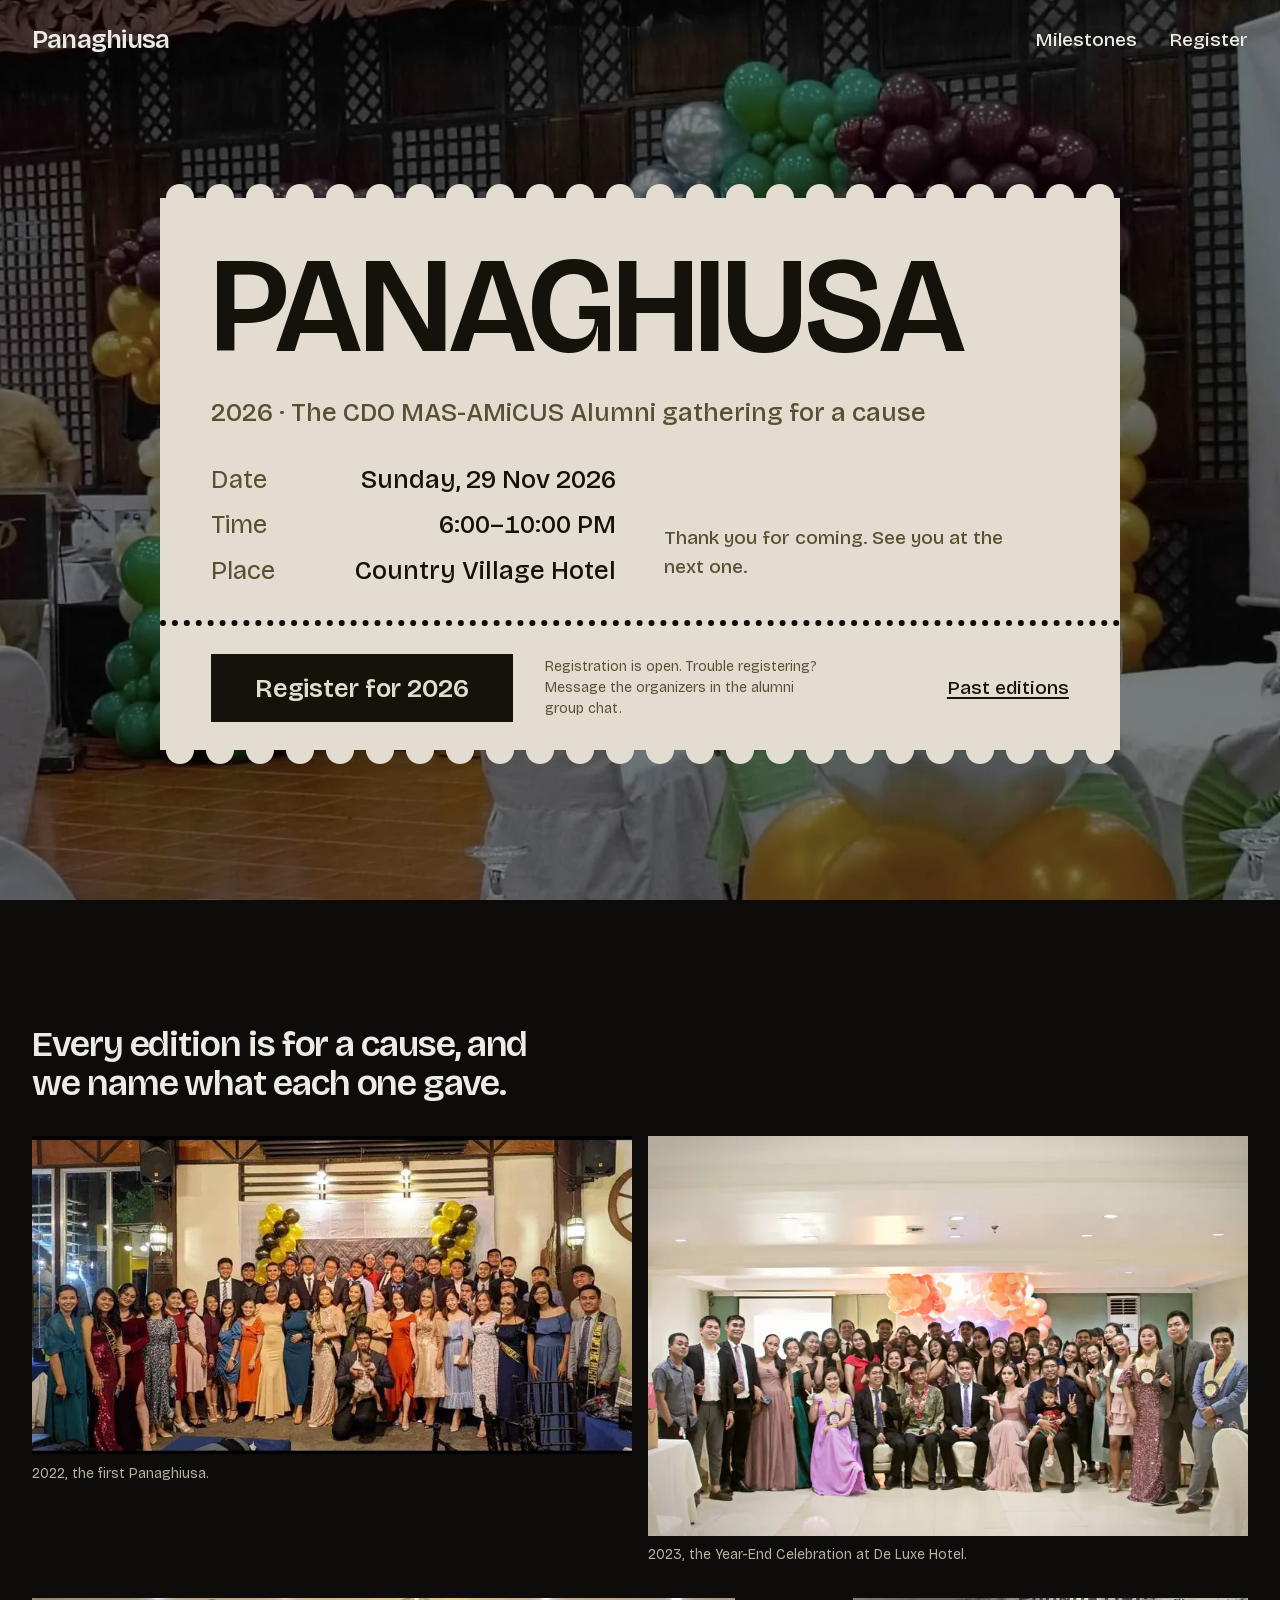
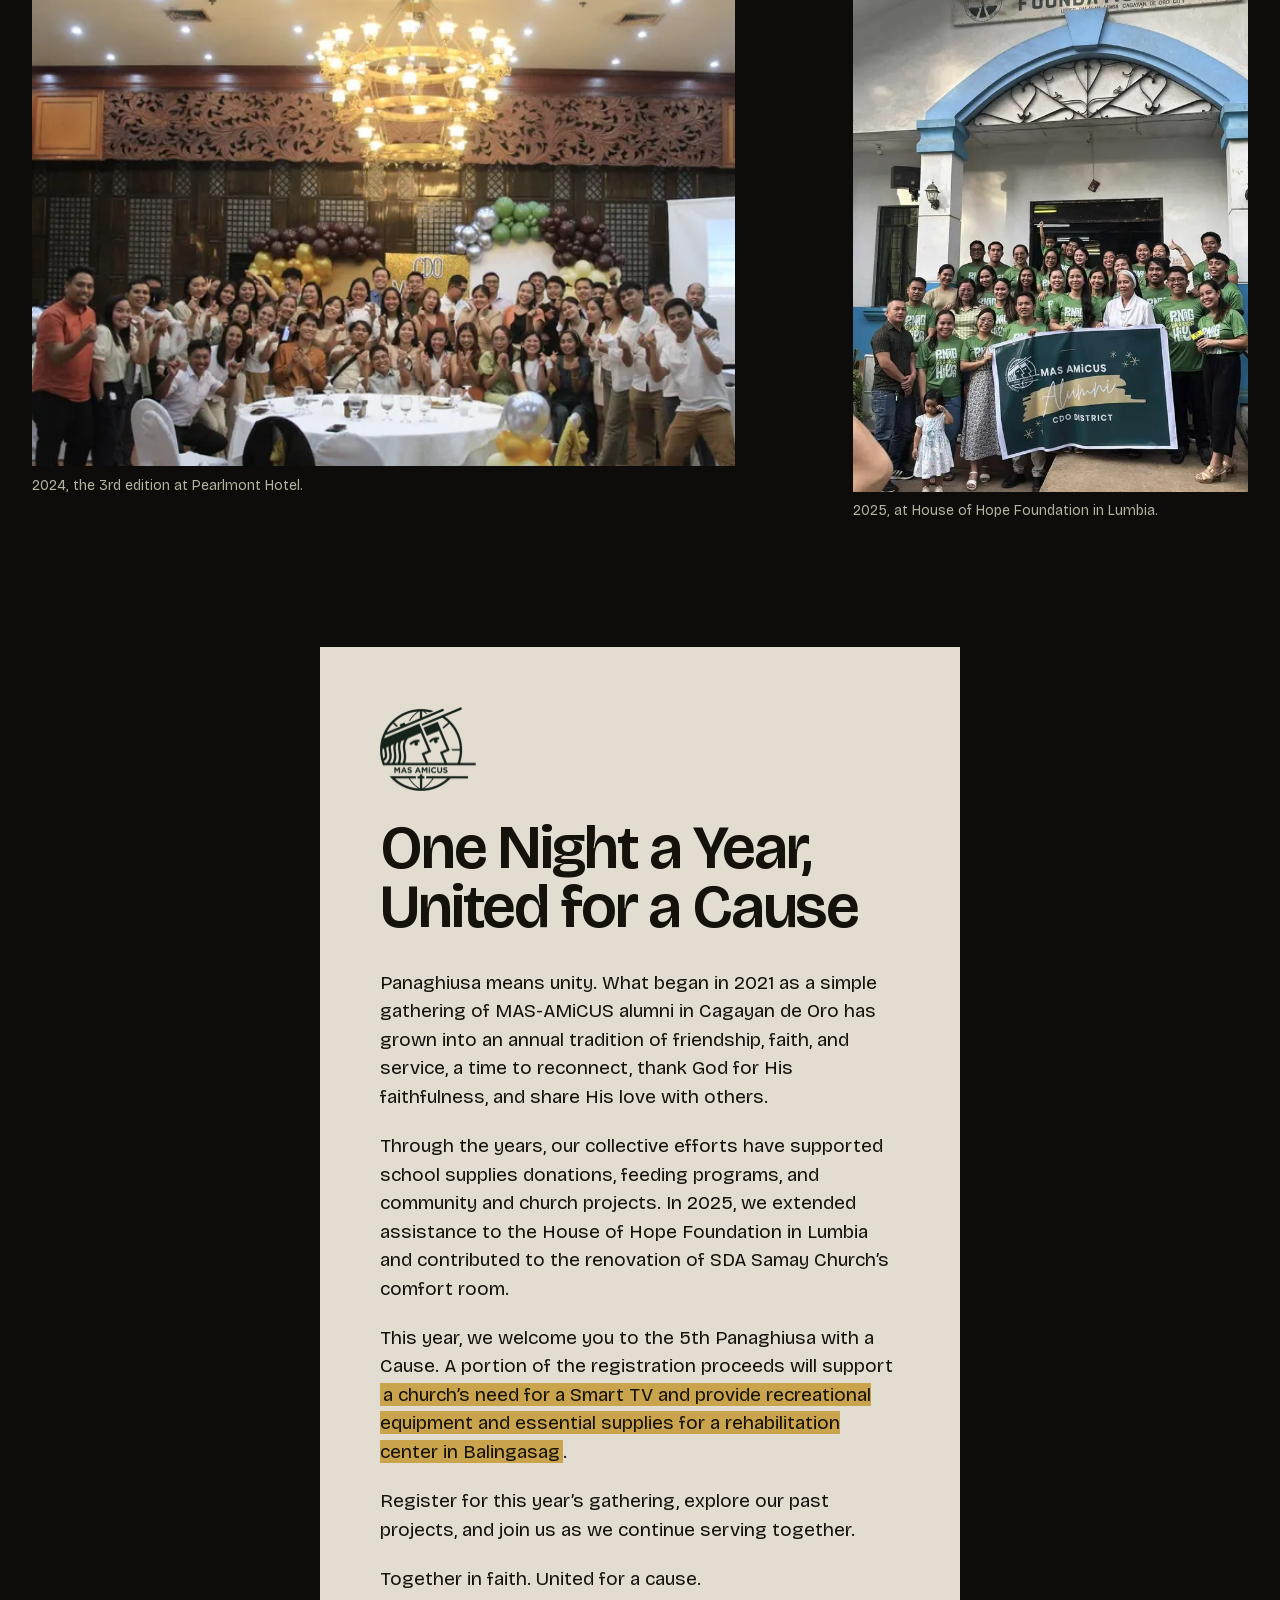
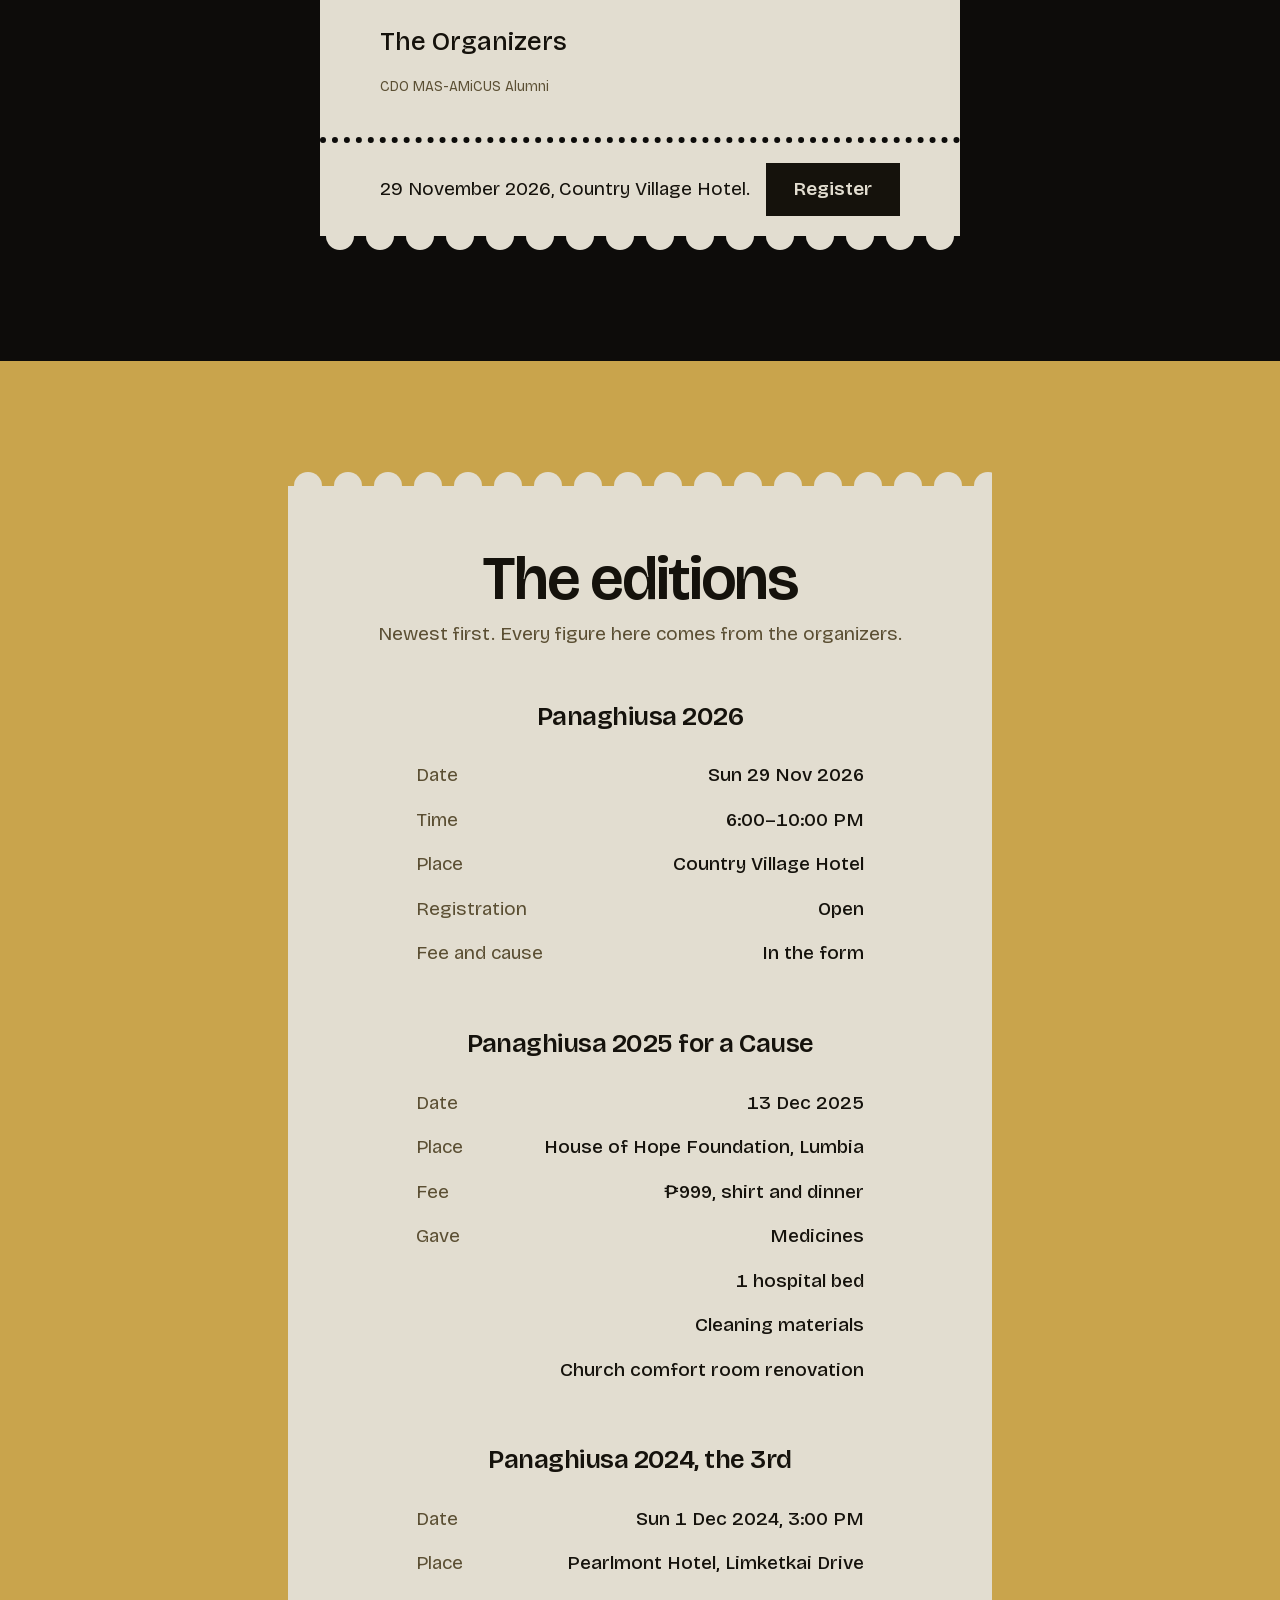
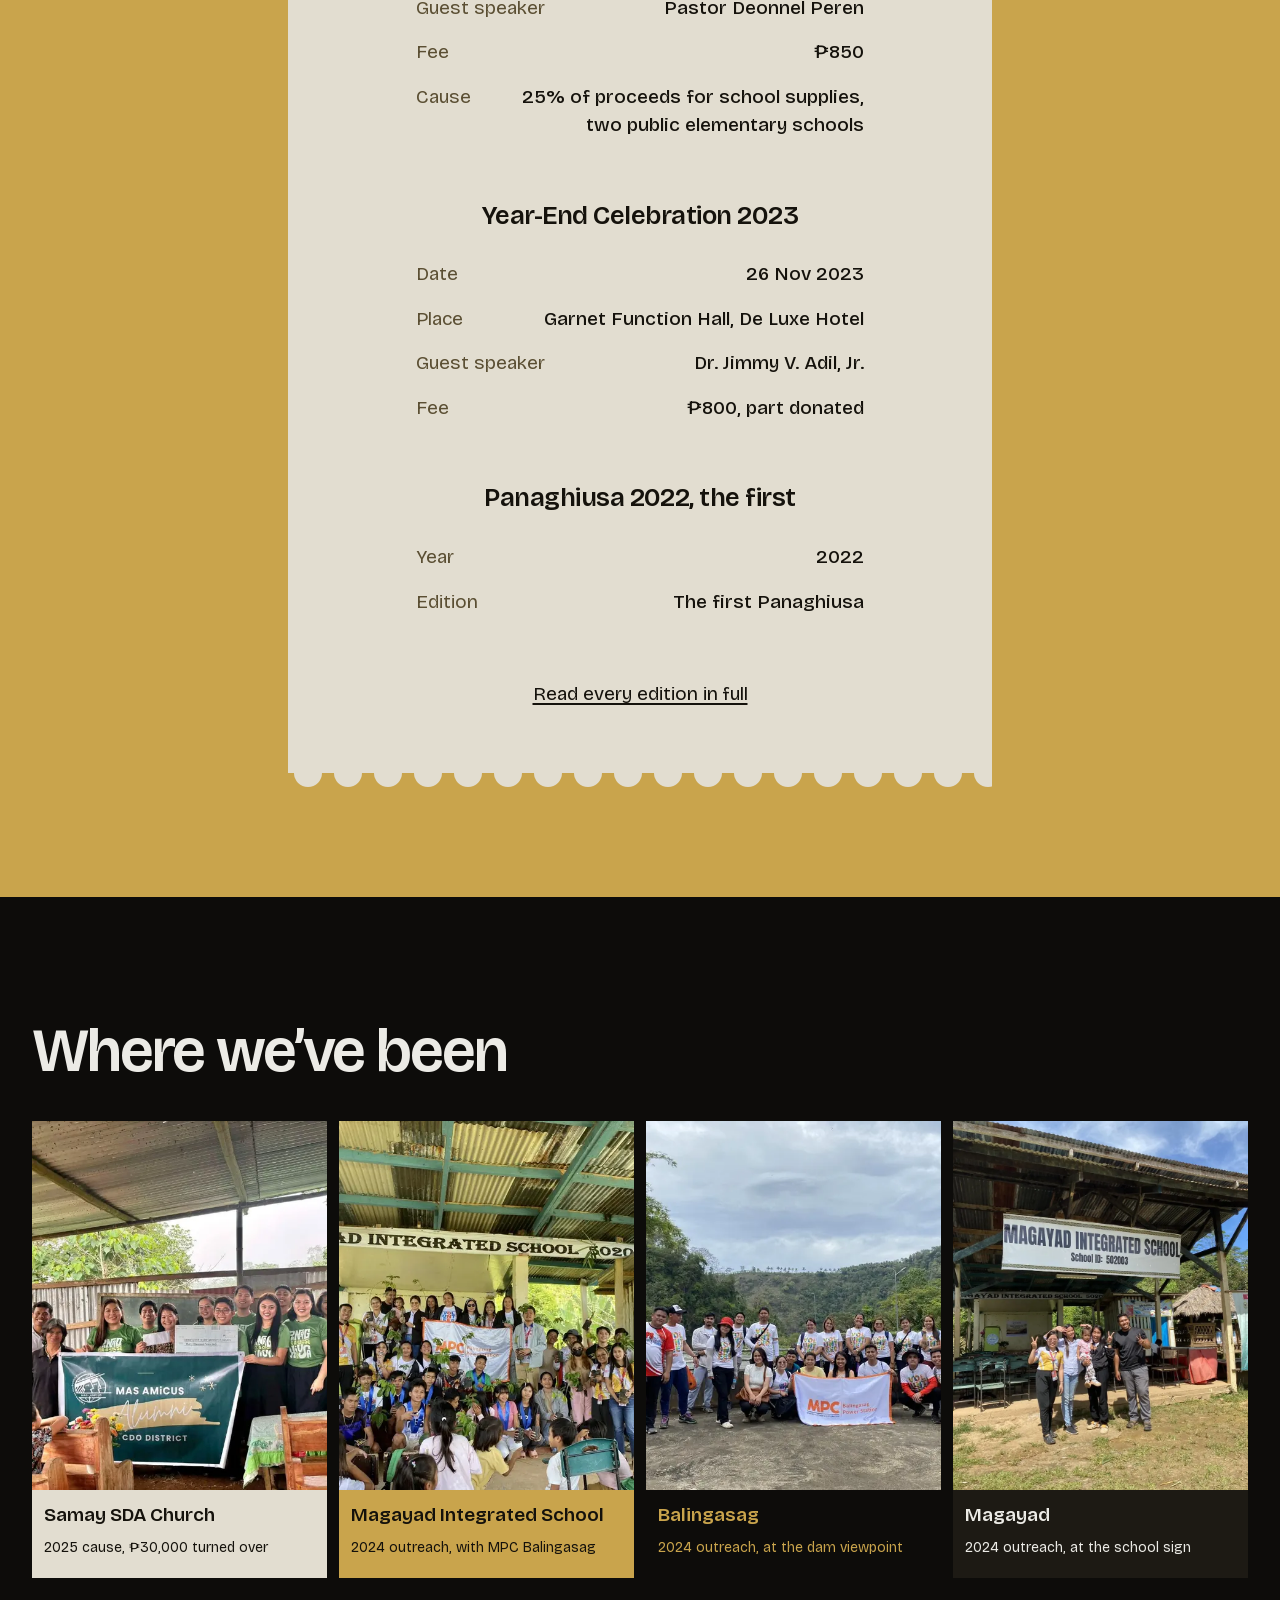
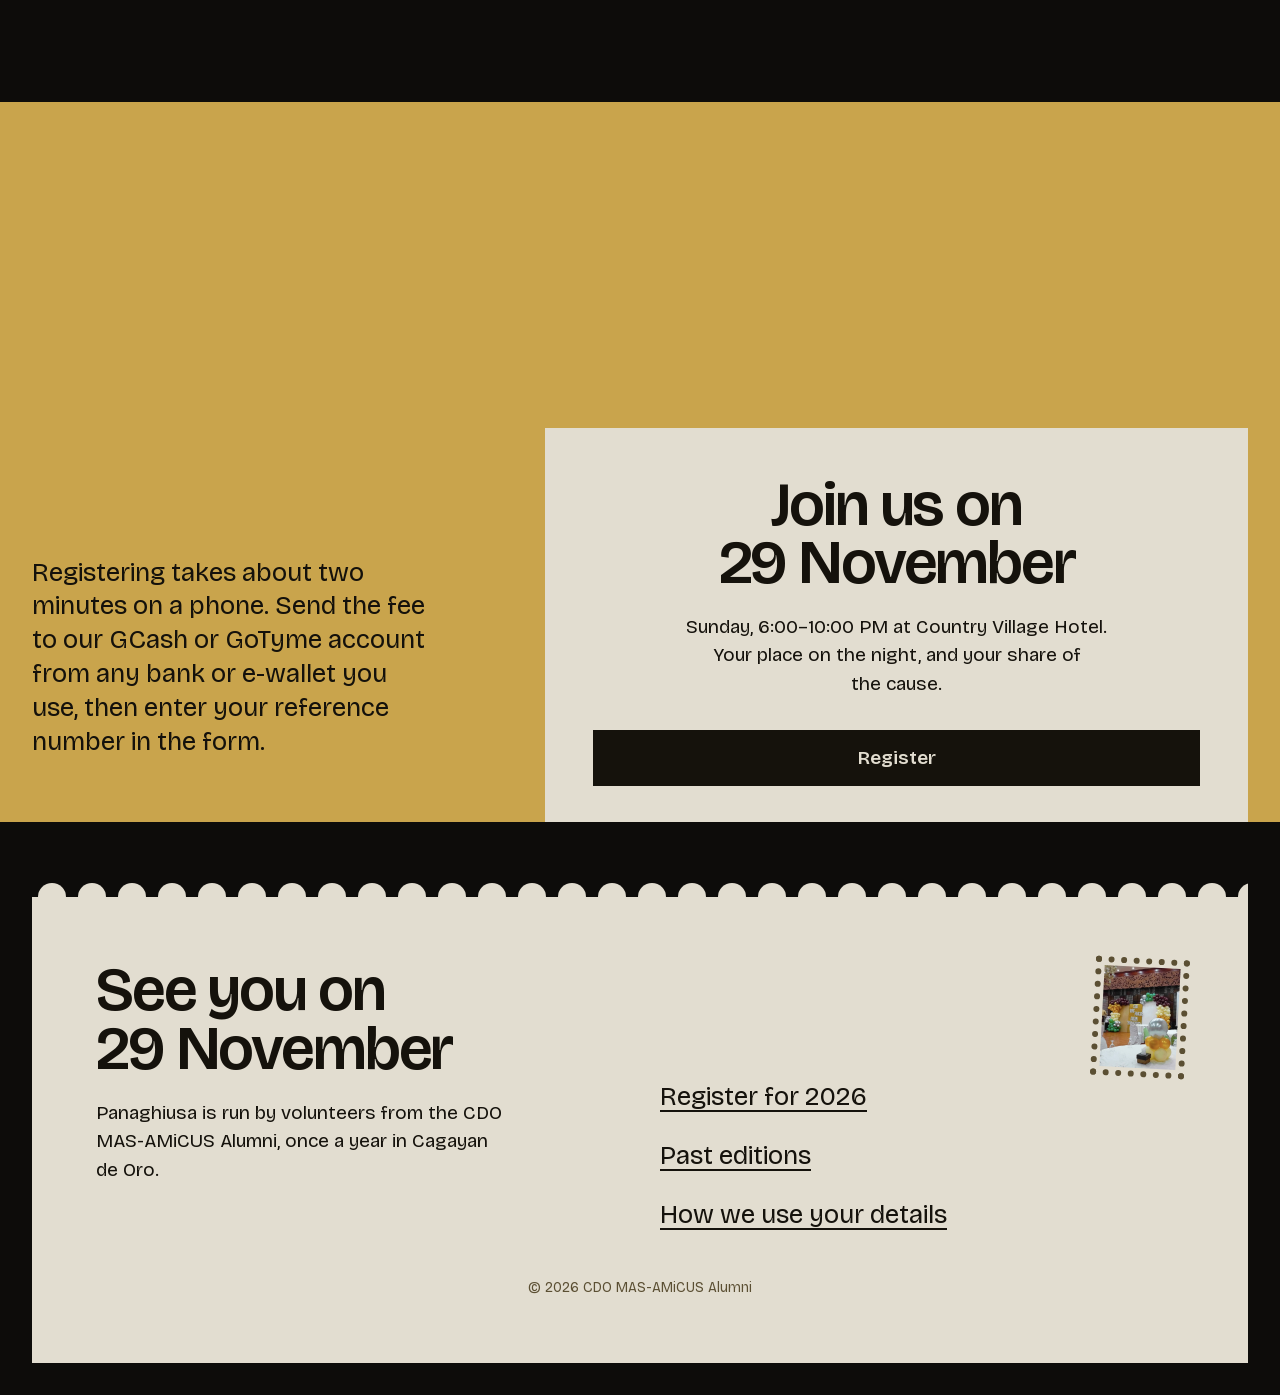
==== commit 54eebb84: "Set Panaghiusa 2026 to 6:00–10:00 PM at Country Village Hotel. The owner named the venue and moved t" ====
--- a/index.html
+++ b/index.html
@@ -3,30 +3,30 @@
   <head>
     <meta charset="utf-8">
     <meta name="viewport" content="width=device-width, initial-scale=1">
-    <title>Panaghiusa 2026 · 29 Nov, venue TBA</title>
+    <title>Panaghiusa 2026 · 29 Nov, Country Village Hotel</title>
     <meta
       name="description"
-      content="Panaghiusa 2026, the CDO MAS-AMiCUS Alumni gathering for a cause: Sunday 29 November, 5:00–9:00 PM. Venue TBA.">
+      content="Panaghiusa 2026, the CDO MAS-AMiCUS Alumni gathering for a cause: Sunday 29 November, 6:00–10:00 PM at Country Village Hotel.">
     <meta property="og:title" content="Panaghiusa 2026">
     <meta
       property="og:description"
-      content="Sunday 29 Nov 2026, 5:00–9:00 PM. Venue TBA. Registration is open.">
+      content="Sunday 29 Nov 2026, 6:00–10:00 PM at Country Village Hotel. Registration is open.">
     <meta property="og:type" content="website">
     <meta property="og:site_name" content="Panaghiusa">
     <meta property="og:url" content="https://panaghiusa.info/">
     <meta name="theme-color" content="#0d0c0a">
     <meta
       property="og:image"
-      content="https://panaghiusa.info/assets/img/og/panaghiusa-2026.jpg?v=6">
+      content="https://panaghiusa.info/assets/img/og/panaghiusa-2026.jpg?v=7">
     <meta property="og:image:width" content="1200">
     <meta property="og:image:height" content="630">
     <meta
       property="og:image:alt"
-      content="Panaghiusa 2026: Sunday, 29 November 2026, 5:00–9:00 PM. Venue TBA. Registration is open.">
+      content="Panaghiusa 2026: Sunday, 29 November 2026, 6:00–10:00 PM at Country Village Hotel. Registration is open.">
     <meta name="twitter:card" content="summary_large_image">
     <meta
       name="twitter:image"
-      content="https://panaghiusa.info/assets/img/og/panaghiusa-2026.jpg?v=6">
+      content="https://panaghiusa.info/assets/img/og/panaghiusa-2026.jpg?v=7">
     <link rel="icon" href="favicon.ico" sizes="48x48">
     <link rel="apple-touch-icon" href="assets/icons/apple-touch-icon.png">
     <link
@@ -65,7 +65,7 @@
             height="2048"
             alt=""
             fetchpriority="high">
-          <!-- Source: owner, 2026-11-04 (date and 5:00 PM start). End time extended to 9:00 PM and venue set to TBA by the owner, 2026-11-06. TODO(owner): venue, cause and fee. -->
+          <!-- Source: owner, 2026-11-20 (6:00–10:00 PM, Country Village Hotel). TODO(owner): cause and fee. -->
           <article class="card paper paper--scallop-both">
             <h1 class="card__title" id="title">Panaghiusa</h1>
             <p class="card__sub">
@@ -82,22 +82,22 @@
                 </div>
                 <div class="sheet__row">
                   <dt>Time</dt>
-                  <dd>5:00–9:00 PM</dd>
+                  <dd>6:00–10:00 PM</dd>
                 </div>
                 <div class="sheet__row">
                   <dt>Place</dt>
-                  <dd>TBA</dd>
+                  <dd>Country Village Hotel</dd>
                 </div>
               </dl>
               <div
                 class="countdown"
                 data-countdown
                 data-ui
-                data-start="2026-11-29T17:00:00+08:00"
-                data-end="2026-11-29T21:00:00+08:00"
+                data-start="2026-11-29T18:00:00+08:00"
+                data-end="2026-11-29T22:00:00+08:00"
               >
                 <p class="countdown__lead" data-countdown-lead>
-                  Starts Sunday, 29 November, at 5:00 PM
+                  Starts Sunday, 29 November, at 6:00 PM
                 </p>
                 <p
                   class="countdown__cells"
@@ -256,7 +256,7 @@
           <p class="letter__sign">The Organizers</p>
           <p class="letter__role">CDO MAS-AMiCUS Alumni</p>
           <div class="letter__stub">
-            <span>29 November 2026, venue TBA.</span>
+            <span>29 November 2026, Country Village Hotel.</span>
             <a class="button button--ink" href="register.html">Register</a>
           </div>
         </article>
@@ -278,11 +278,11 @@
               </div>
               <div class="sheet__row">
                 <dt>Time</dt>
-                <dd>5:00–9:00 PM</dd>
+                <dd>6:00–10:00 PM</dd>
               </div>
               <div class="sheet__row">
                 <dt>Place</dt>
-                <dd>TBA</dd>
+                <dd>Country Village Hotel</dd>
               </div>
               <div class="sheet__row">
                 <dt>Registration</dt>
@@ -499,7 +499,7 @@
         <article class="reply" data-reveal="1">
           <h2 id="reply-title">Join us on 29 November</h2>
           <p>
-            Sunday, 5:00–9:00 PM. Venue TBA. Your
+            Sunday, 6:00–10:00 PM at Country Village Hotel. Your
             place on the night, and your share of the cause.
           </p>
           <a class="button button--ink" href="register.html">Register</a>
